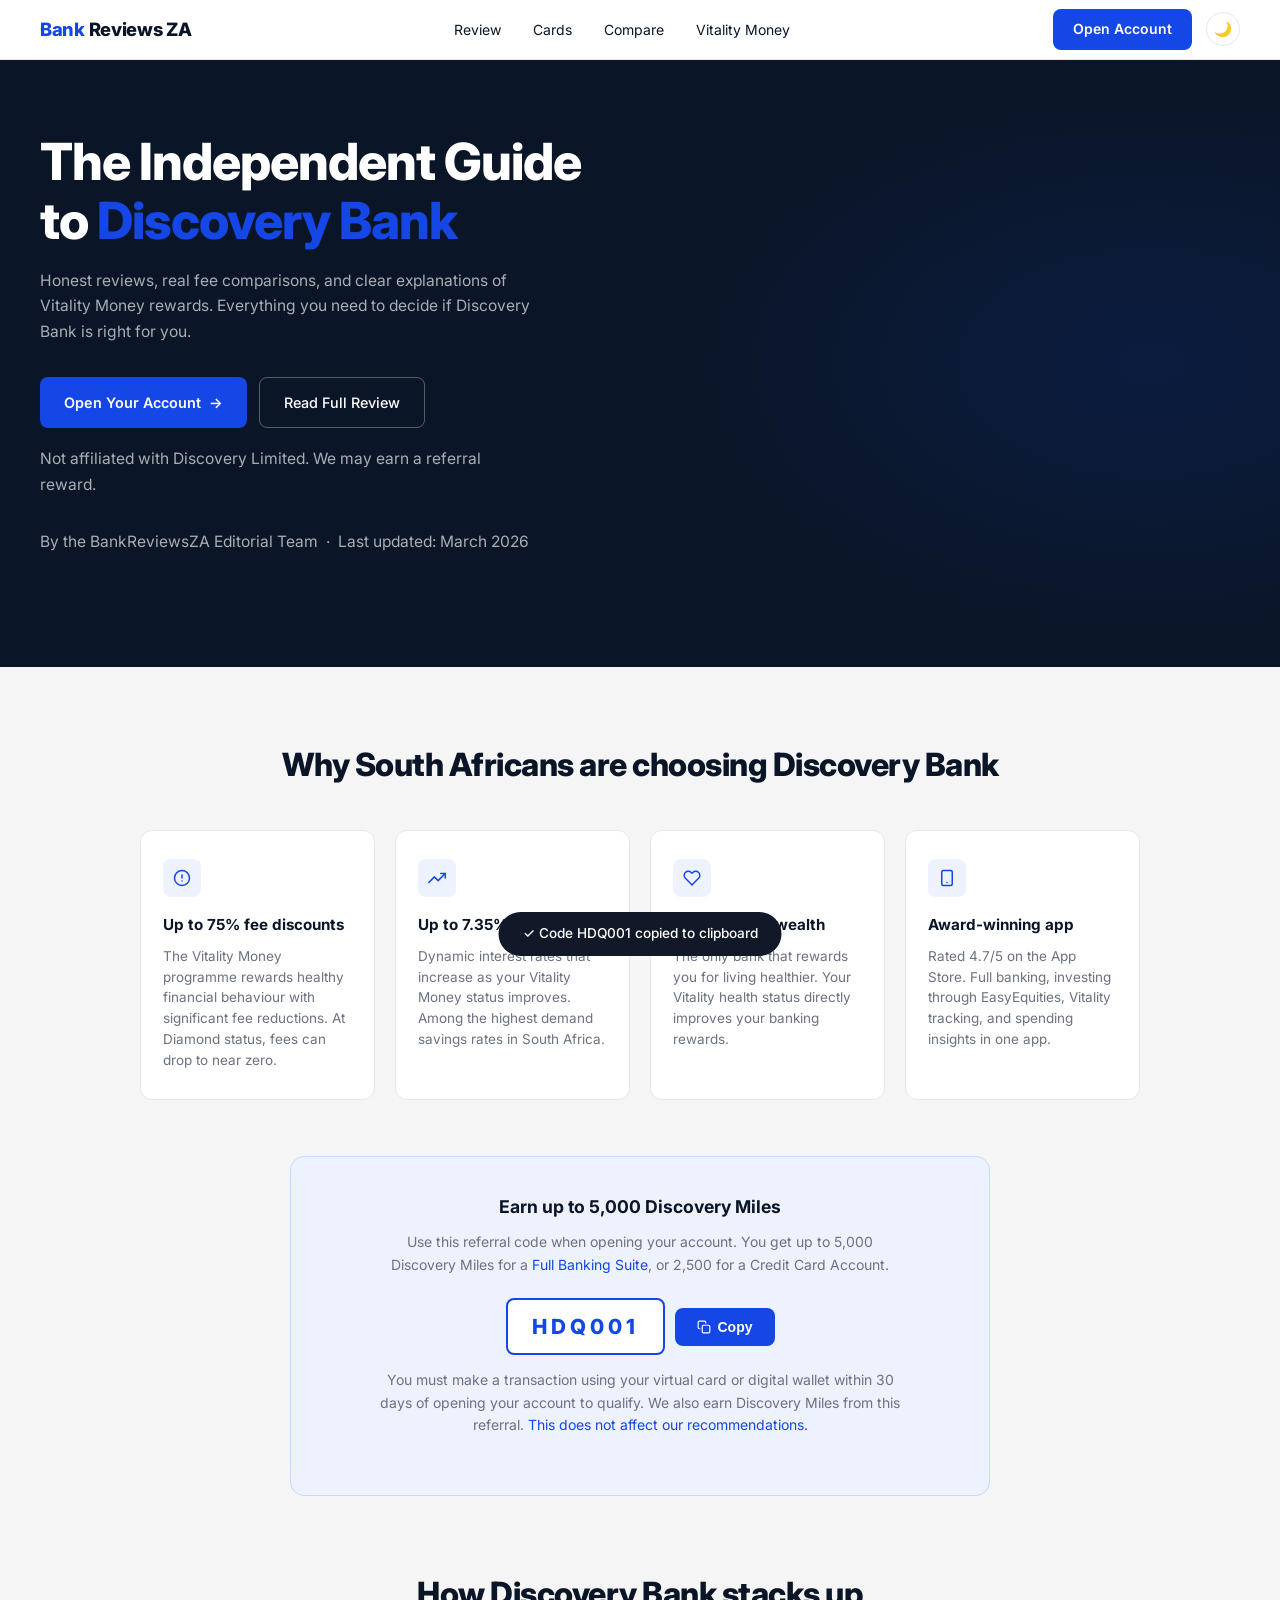
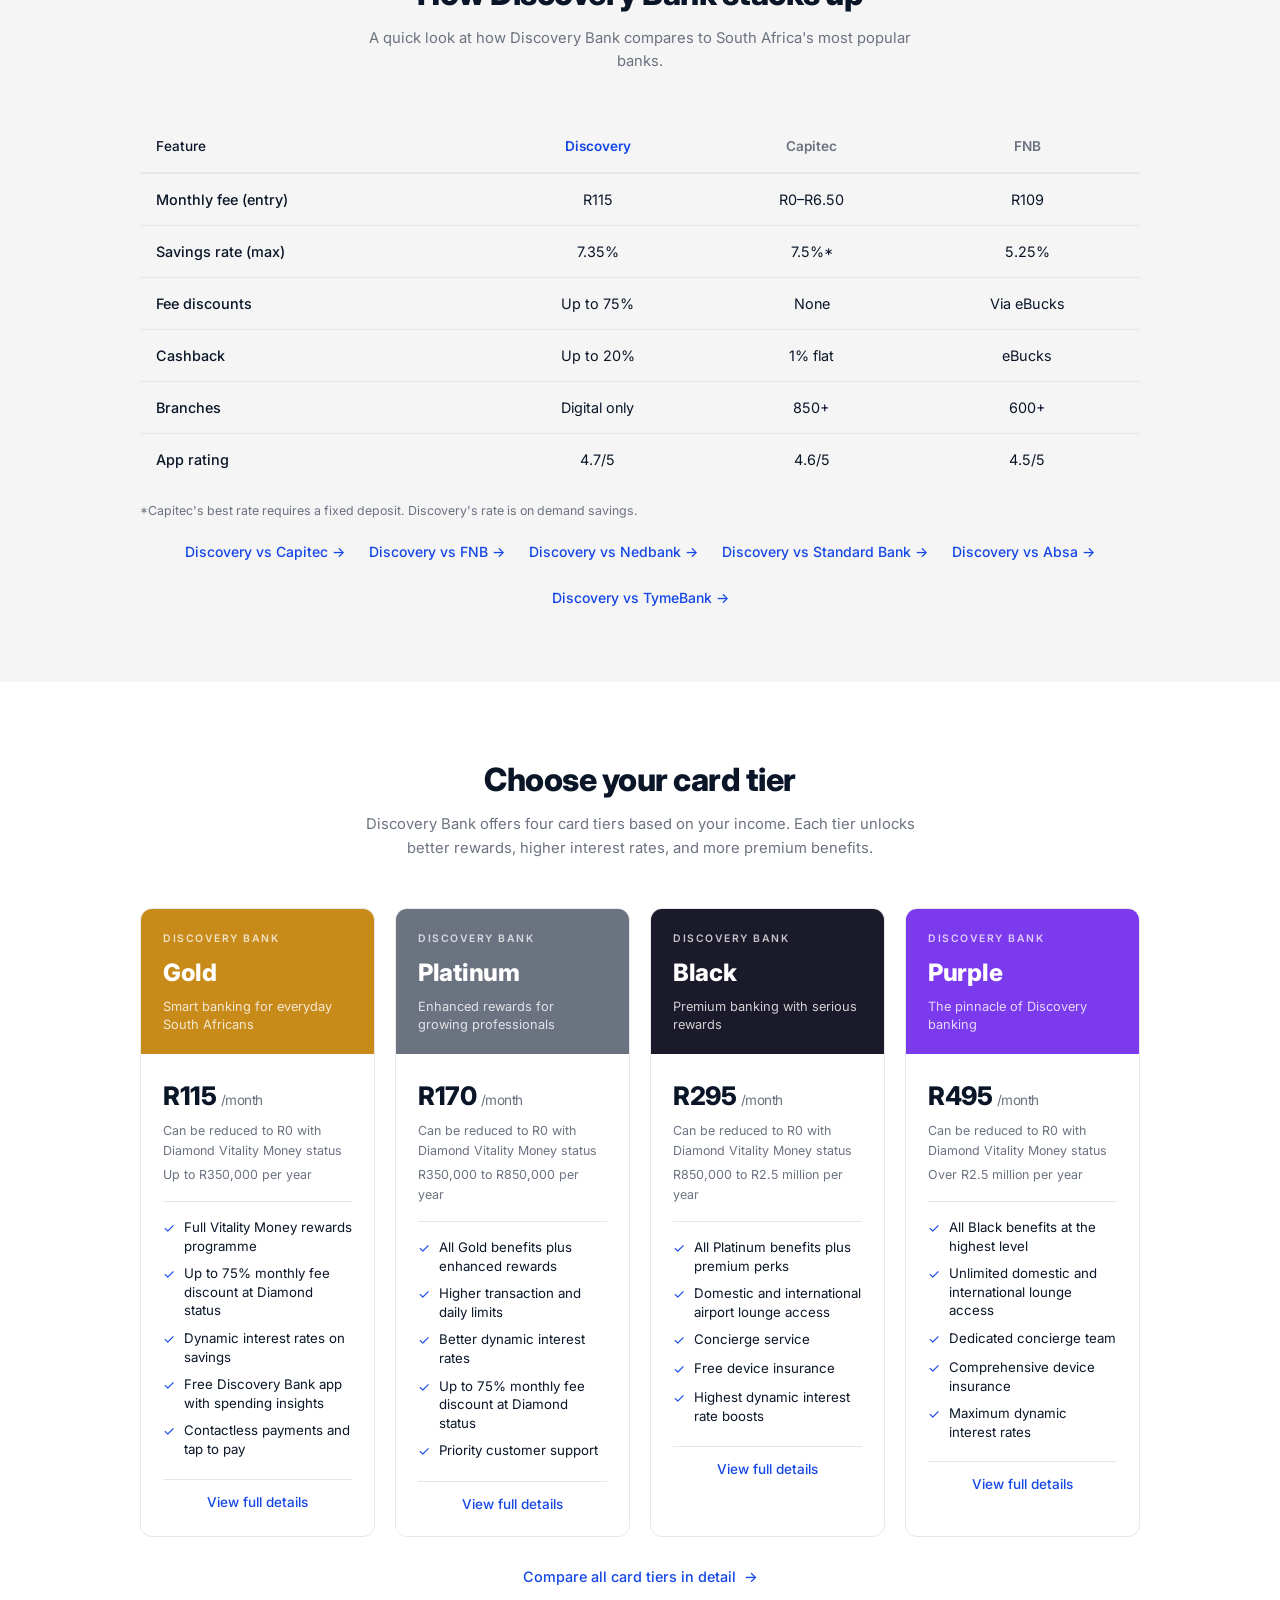
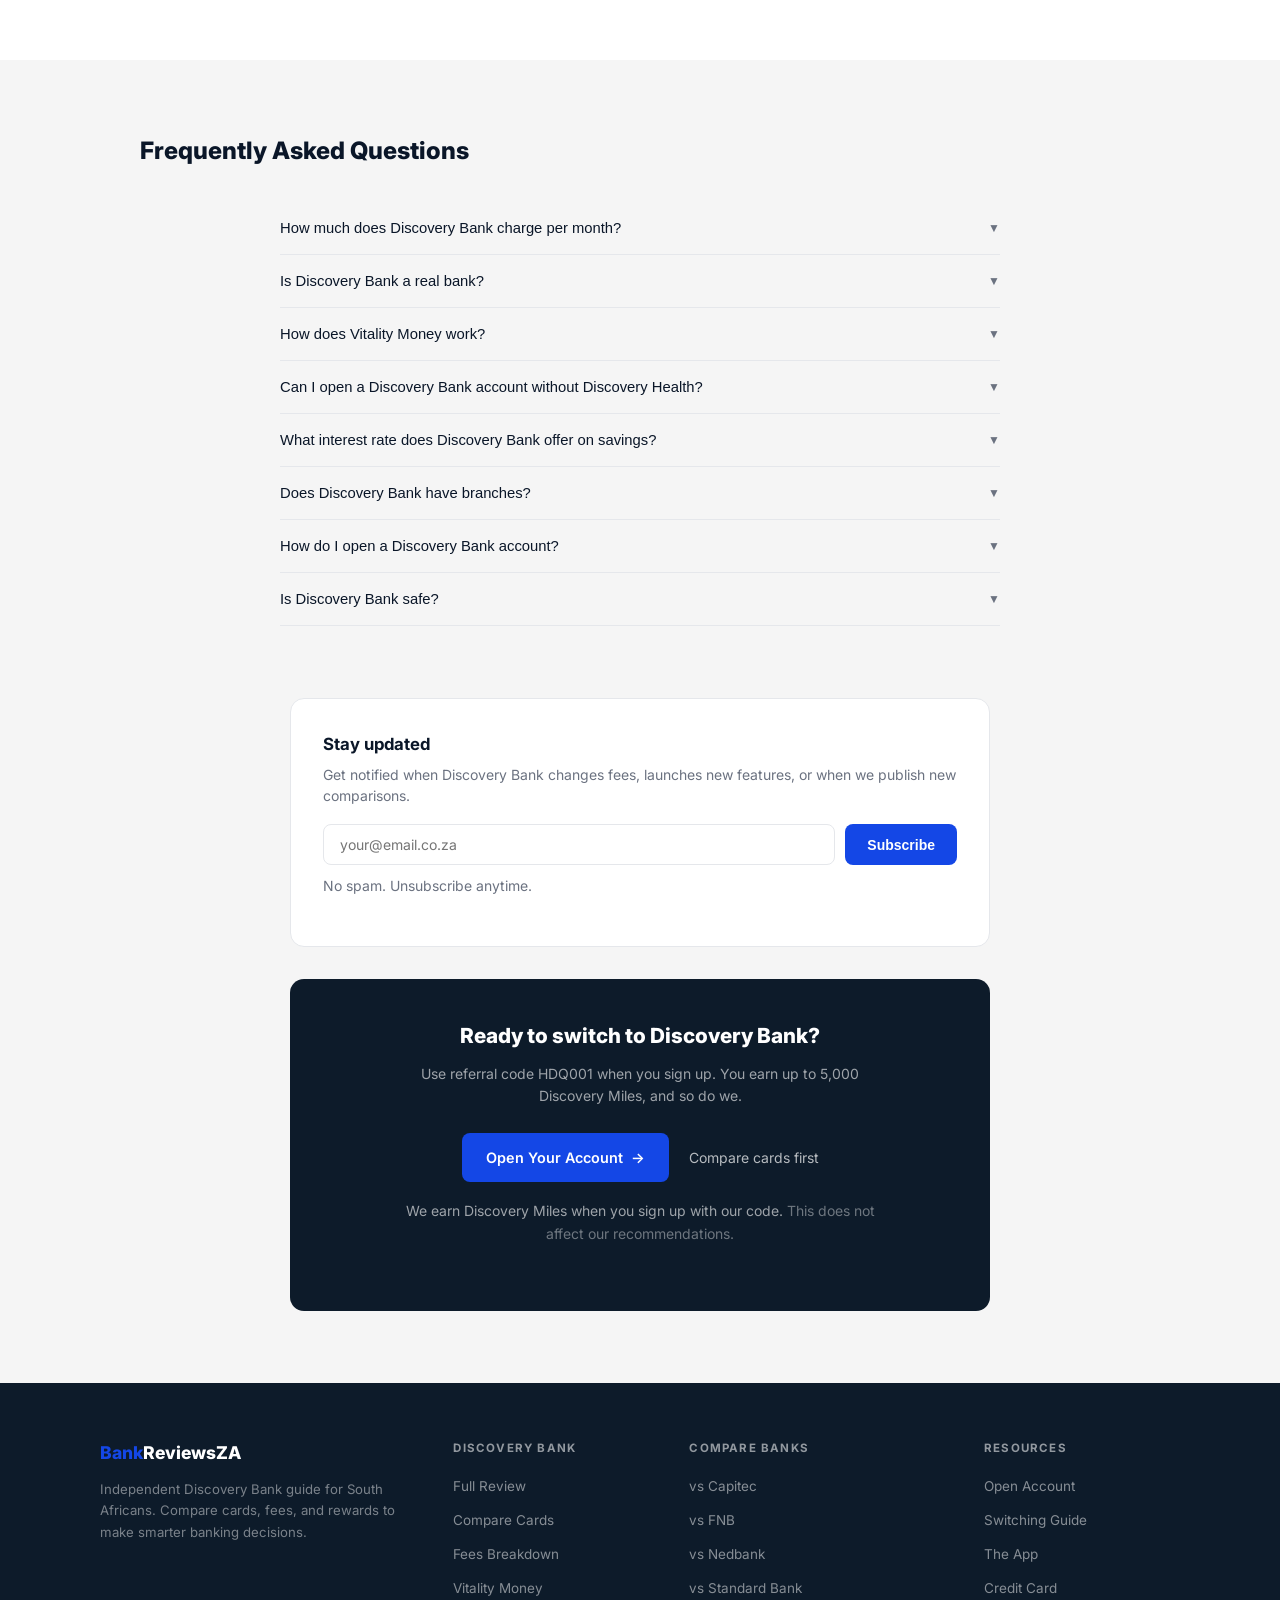
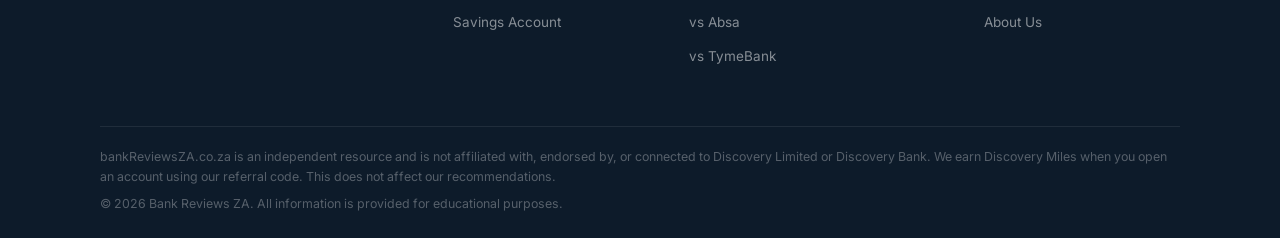
==== index.html @ 20ef3561 "Fix all domain references from bankreviewsza.co.za to bankinvestec.co.za Update canonical URLs, OG t" ====
<!DOCTYPE html>
<html lang="en-ZA">
<head>
  <meta charset="UTF-8" />
  <meta name="viewport" content="width=device-width, initial-scale=1.0" />
  <title>Discovery Bank Review South Africa 2026 — Independent Guide | BankReviewsZA</title>
  <meta name="description" content="Discovery Bank review South Africa 2026 — independent fee comparison, Vitality Money explained, card tiers (Gold, Platinum, Black, Purple), savings rates up to 7.35%, and our honest verdict. Use referral code HDQ001 for 5,000 Discovery Miles." />
  <link rel="canonical" href="https://www.bankinvestec.co.za/" />

  <!-- Open Graph -->
  <meta property="og:type" content="article" />
  <meta property="og:url" content="https://www.bankinvestec.co.za/" />
  <meta property="og:title" content="Discovery Bank Review South Africa 2026 — Independent Guide" />
  <meta property="og:description" content="Independent fee comparison, Vitality Money explained, card tiers, savings rates up to 7.35%, and our honest verdict on Discovery Bank. Use referral code HDQ001 for 5,000 Discovery Miles." />
  <meta property="og:site_name" content="BankReviewsZA" />
  <meta property="og:locale" content="en_ZA" />

  <!-- Twitter Card -->
  <meta name="twitter:card" content="summary_large_image" />
  <meta name="twitter:title" content="Discovery Bank Review South Africa 2026 — Independent Guide" />
  <meta name="twitter:description" content="Independent fee comparison, Vitality Money explained, card tiers, savings rates up to 7.35%, and our honest verdict on Discovery Bank." />

  <!-- Structured Data -->
  <script type="application/ld+json">
  {
    "@context": "https://schema.org",
    "@graph": [
      {
        "@type": "WebSite",
        "@id": "https://www.bankinvestec.co.za/#website",
        "url": "https://www.bankinvestec.co.za/",
        "name": "BankReviewsZA",
        "description": "Independent South African bank reviews and comparisons",
        "inLanguage": "en-ZA"
      },
      {
        "@type": "Article",
        "@id": "https://www.bankinvestec.co.za/#article",
        "headline": "Discovery Bank Review South Africa 2026",
        "description": "Independent fee comparison, Vitality Money explained, card tiers, savings rates, and our honest verdict on Discovery Bank.",
        "url": "https://www.bankinvestec.co.za/",
        "datePublished": "2025-01-01",
        "dateModified": "2026-03-06",
        "author": {
          "@type": "Organization",
          "name": "BankReviewsZA Editorial Team",
          "url": "https://www.bankinvestec.co.za/"
        },
        "publisher": {
          "@type": "Organization",
          "name": "BankReviewsZA",
          "url": "https://www.bankinvestec.co.za/"
        },
        "isPartOf": { "@id": "https://www.bankinvestec.co.za/#website" },
        "inLanguage": "en-ZA",
        "about": {
          "@type": "FinancialProduct",
          "name": "Discovery Bank",
          "url": "https://www.discovery.co.za/bank/join-discovery-bank/"
        }
      },
      {
        "@type": "BreadcrumbList",
        "itemListElement": [
          {
            "@type": "ListItem",
            "position": 1,
            "name": "Home",
            "item": "https://www.bankinvestec.co.za/"
          }
        ]
      },
      {
        "@type": "FAQPage",
        "mainEntity": [
          {
            "@type": "Question",
            "name": "How much does Discovery Bank charge per month?",
            "acceptedAnswer": {
              "@type": "Answer",
              "text": "Discovery Bank monthly fees range from R115 (Gold) to R495 (Purple) for bundled accounts. With Diamond Vitality Money status, all monthly fees can be reduced to R0. There are also pay-as-you-transact options available from R35/month."
            }
          },
          {
            "@type": "Question",
            "name": "Is Discovery Bank a real bank?",
            "acceptedAnswer": {
              "@type": "Answer",
              "text": "Yes. Discovery Bank is a fully registered South African bank, licensed and regulated by the Prudential Authority and the South African Reserve Bank. Your deposits are also protected by the Corporation for Deposit Insurance (CODI) up to R100,000."
            }
          },
          {
            "@type": "Question",
            "name": "How does Vitality Money work?",
            "acceptedAnswer": {
              "@type": "Answer",
              "text": "Vitality Money assesses five key financial behaviours: spend, save, protect, plan, and manage. Your status (Blue, Bronze, Silver, Gold, Diamond) determines your fee discounts (up to 75%) and interest rate improvements. The higher your status, the greater your rewards — and Diamond status can bring your monthly fees down to R0."
            }
          },
          {
            "@type": "Question",
            "name": "Can I open a Discovery Bank account without Discovery Health?",
            "acceptedAnswer": {
              "@type": "Answer",
              "text": "Yes, Discovery Health membership is not required to open a Discovery Bank account. You'll still get full access to the Vitality Money programme and its rewards. However, combining Discovery Health with Discovery Bank does boost your overall Vitality rewards further."
            }
          },
          {
            "@type": "Question",
            "name": "What interest rate does Discovery Bank offer on savings?",
            "acceptedAnswer": {
              "@type": "Answer",
              "text": "Discovery Bank offers up to 7.35% per annum on demand savings accounts — meaning your money remains accessible at all times, unlike fixed deposits. Your rate increases as your Vitality Money status improves. This is among the highest on-demand savings rates available from any South African bank."
            }
          },
          {
            "@type": "Question",
            "name": "Does Discovery Bank have branches?",
            "acceptedAnswer": {
              "@type": "Answer",
              "text": "Discovery Bank is a digital-only bank — there are no physical branches. All banking is managed through the Discovery Bank app or online. This allows Discovery to pass the cost savings back to clients through better interest rates and lower fees."
            }
          },
          {
            "@type": "Question",
            "name": "How do I open a Discovery Bank account?",
            "acceptedAnswer": {
              "@type": "Answer",
              "text": "Download the Discovery Bank app from the App Store or Google Play, or apply at discovery.co.za/bank. The application takes about 10 minutes — you'll need your South African ID and a selfie. When prompted, enter referral code HDQ001 to earn 5,000 Discovery Miles once you complete your first qualifying transaction."
            }
          },
          {
            "@type": "Question",
            "name": "Is Discovery Bank safe?",
            "acceptedAnswer": {
              "@type": "Answer",
              "text": "Yes. Discovery Bank uses bank-grade 256-bit encryption, biometric login, real-time fraud alerts, and instant card freeze via the app. It is fully regulated by the South African Reserve Bank and Prudential Authority, and deposits are covered by CODI up to R100,000."
            }
          }
        ]
      }
    ]
  }
  </script>

  <link rel="preconnect" href="https://fonts.googleapis.com" />
  <link rel="preconnect" href="https://fonts.gstatic.com" crossorigin />
  <link href="https://fonts.googleapis.com/css2?family=Inter:wght@300;400;500;600;700;800;900&display=swap" rel="stylesheet" />
  <style>
    *, *::before, *::after { box-sizing: border-box; margin: 0; padding: 0; }

    :root {
      --accent:       #1447E6;
      --accent-dark:  #0F36B8;
      --accent-light: #EEF2FF;
      --accent-border:#BFDBFE;
      --hero-bg:      #0A1628;
      --dark-bg:      #0D1B2A;
      --page-bg:      #F5F5F5;
      --white:        #FFFFFF;
      --text:         #0A1628;
      --text-muted:   #6B7280;
      --text-light:   #9CA3AF;
      --border:       #E5E7EB;
      --gold:         #C88B1A;
      --gold-bg:      #C88B1A;
      --plat-bg:      #6B7280;
      --black-bg:     #1A1A2A;
      --purple-bg:    #7C3AED;
    }

    html { scroll-behavior: smooth; }

    body {
      font-family: 'Inter', sans-serif;
      background: var(--white);
      color: var(--text);
      line-height: 1.6;
      font-size: 15px;
    }

    /* ── NAV ─────────────────────────────────────────────── */
    nav {
      position: sticky;
      top: 0;
      z-index: 100;
      background: var(--white);
      border-bottom: 1px solid var(--border);
      height: 60px;
      display: flex;
      align-items: center;
      justify-content: space-between;
      padding: 0 40px;
    }

    .nav-logo {
      font-size: 1.15rem;
      font-weight: 800;
      text-decoration: none;
      letter-spacing: -0.3px;
    }

    .nav-logo .logo-accent { color: var(--accent); }
    .nav-logo .logo-dark   { color: var(--text); }

    .nav-center {
      display: flex;
      align-items: center;
      gap: 32px;
      list-style: none;
    }

    .nav-center a {
      font-size: 0.875rem;
      color: var(--text);
      text-decoration: none;
      font-weight: 400;
    }

    .nav-center a:hover { color: var(--accent); }

    .nav-right {
      display: flex;
      align-items: center;
      gap: 14px;
    }

    .btn-nav {
      background: var(--accent);
      color: var(--white);
      text-decoration: none;
      padding: 9px 20px;
      border-radius: 8px;
      font-size: 0.875rem;
      font-weight: 600;
      transition: background 0.15s;
    }

    .btn-nav:hover { background: var(--accent-dark); }

    .dark-toggle {
      background: none;
      border: 1px solid var(--border);
      border-radius: 50%;
      width: 34px;
      height: 34px;
      cursor: pointer;
      display: flex;
      align-items: center;
      justify-content: center;
      font-size: 0.9rem;
      color: var(--text-muted);
    }

    /* ── HAMBURGER ──────────────────────────────────────── */
    .nav-hamburger {
      display: none;
      background: none;
      border: none;
      cursor: pointer;
      padding: 4px 0;
      flex-direction: column;
      gap: 5px;
      align-items: center;
    }

    .nav-hamburger span {
      display: block;
      width: 22px;
      height: 2px;
      background: var(--text);
      border-radius: 2px;
      transition: transform 0.2s, opacity 0.2s;
    }

    /* ── MOBILE NAV OVERLAY ──────────────────────────────── */
    .mobile-nav {
      display: none;
      position: fixed;
      top: 60px;
      left: 0; right: 0; bottom: 0;
      background: var(--white);
      z-index: 98;
      overflow-y: auto;
      border-top: 1px solid var(--border);
    }

    .mobile-nav.open { display: block; }

    .mobile-nav-list { list-style: none; padding: 0; }

    .mobile-nav-item { border-bottom: 1px solid var(--border); }

    .mobile-nav-link {
      display: block;
      padding: 16px 24px;
      font-size: 1rem;
      font-weight: 500;
      color: var(--text);
      text-decoration: none;
    }

    .mobile-nav-toggle {
      width: 100%;
      background: none;
      border: none;
      padding: 16px 24px;
      font-size: 1rem;
      font-weight: 500;
      color: var(--text);
      text-align: left;
      cursor: pointer;
      display: flex;
      justify-content: space-between;
      align-items: center;
      font-family: inherit;
    }

    .mobile-nav-sub {
      list-style: none;
      background: var(--page-bg);
      padding: 4px 0 12px;
    }

    .mobile-nav-sub li a {
      display: block;
      padding: 10px 24px 10px 40px;
      font-size: 0.9rem;
      color: var(--text-muted);
      text-decoration: none;
    }

    .mobile-nav-sub li a:hover { color: var(--accent); }

    .mobile-nav-cta-wrap { padding: 20px 24px 0; }

    .mobile-nav-cta {
      display: block;
      background: var(--accent);
      color: var(--white);
      text-decoration: none;
      padding: 14px 24px;
      border-radius: 8px;
      font-size: 0.95rem;
      font-weight: 600;
      text-align: center;
    }

    /* ── DESKTOP COMPARE DROPDOWN ────────────────────────── */
    .has-dropdown { position: relative; }

    .nav-dropdown {
      display: none;
      position: absolute;
      top: 100%;
      left: 50%;
      transform: translateX(-50%);
      background: var(--white);
      border: 1px solid var(--border);
      border-radius: 10px;
      box-shadow: 0 8px 32px rgba(0,0,0,0.10);
      min-width: 180px;
      list-style: none;
      padding: 16px 0 8px;
      z-index: 200;
    }

    /* Bridge the gap so the dropdown doesn't close when moving mouse down */
    .nav-dropdown::before {
      content: '';
      position: absolute;
      top: -12px;
      left: 0; right: 0;
      height: 12px;
    }

    .has-dropdown:hover .nav-dropdown { display: block; }

    .nav-dropdown li a {
      display: block;
      padding: 10px 18px;
      font-size: 0.875rem;
      color: var(--text);
      text-decoration: none;
      font-weight: 400;
      white-space: nowrap;
    }

    .nav-dropdown li a:hover {
      background: var(--accent-light);
      color: var(--accent);
    }

    @media (max-width: 768px) {
      .nav-center { display: none; }
      nav { padding: 0 20px; }
      .nav-hamburger { display: flex; }
      .nav-right .btn-nav,
      .nav-right .dark-toggle { display: none; }
    }

    /* ── HERO ────────────────────────────────────────────── */
    .hero {
      background: var(--hero-bg);
      min-height: 420px;
      display: flex;
      align-items: center;
      padding: 72px 40px 80px;
      position: relative;
      overflow: hidden;
    }

    .hero::after {
      content: '';
      position: absolute;
      right: 0; top: 0; bottom: 0;
      width: 50%;
      background: radial-gradient(ellipse at 80% 50%, rgba(20,71,230,0.12) 0%, transparent 65%);
      pointer-events: none;
    }

    .hero-inner { max-width: 620px; position: relative; z-index: 1; }

    .hero h1 {
      font-size: clamp(2.2rem, 5vw, 3.2rem);
      font-weight: 800;
      color: var(--white);
      line-height: 1.15;
      letter-spacing: -1px;
      margin-bottom: 18px;
    }

    .hero h1 .h1-accent { color: var(--accent); }

    .hero p {
      color: rgba(255,255,255,0.65);
      font-size: 0.975rem;
      line-height: 1.65;
      max-width: 500px;
      margin-bottom: 32px;
    }

    .hero-btns {
      display: flex;
      gap: 12px;
      flex-wrap: wrap;
      margin-bottom: 18px;
    }

    .btn-primary {
      background: var(--accent);
      color: var(--white);
      text-decoration: none;
      padding: 13px 24px;
      border-radius: 8px;
      font-size: 0.9rem;
      font-weight: 600;
      transition: background 0.15s;
      display: inline-flex;
      align-items: center;
      gap: 6px;
    }

    .btn-primary:hover { background: var(--accent-dark); }

    .btn-secondary {
      background: transparent;
      color: var(--white);
      text-decoration: none;
      padding: 13px 24px;
      border-radius: 8px;
      font-size: 0.9rem;
      font-weight: 500;
      border: 1.5px solid rgba(255,255,255,0.3);
      transition: border-color 0.15s;
    }

    .btn-secondary:hover { border-color: rgba(255,255,255,0.6); }

    .hero-disclaimer {
      font-size: 0.75rem;
      color: rgba(255,255,255,0.38);
    }
    .hero-meta {
      font-size: 0.72rem;
      color: rgba(255,255,255,0.30);
      margin-top: 6px;
    }

    /* ── SECTIONS ────────────────────────────────────────── */
    .section-gray { background: var(--page-bg); }
    .section-white { background: var(--white); }

    .section-wrap {
      max-width: 1080px;
      margin: 0 auto;
      padding: 72px 40px;
    }

    @media (max-width: 600px) { .section-wrap { padding: 48px 20px; } }

    /* ── MOBILE IMPROVEMENTS ─────────────────────────────── */
    @media (max-width: 600px) {
      .hero { padding: 48px 20px 60px; }
      .referral-code-row { flex-direction: column; align-items: stretch; }
      .referral-code-row .btn-copy { justify-content: center; }
      .email-row { flex-direction: column; }
      .stay-updated-wrap { padding: 24px 20px; }
      .bottom-cta-wrap { padding: 28px 20px; }
      .referral-wrap { padding: 28px 20px; }
      .compare-links { flex-direction: column; align-items: center; gap: 12px; }
      .tiers-grid { grid-template-columns: 1fr; }
    }

    .section-heading {
      text-align: center;
      font-size: clamp(1.5rem, 3.5vw, 2rem);
      font-weight: 800;
      letter-spacing: -0.5px;
      margin-bottom: 8px;
    }

    .section-sub {
      text-align: center;
      color: var(--text-muted);
      font-size: 0.925rem;
      max-width: 580px;
      margin: 0 auto 48px;
    }

    /* ── WHY CARDS ───────────────────────────────────────── */
    .why-grid {
      display: grid;
      grid-template-columns: repeat(auto-fit, minmax(220px, 1fr));
      gap: 20px;
    }

    .why-card {
      background: var(--white);
      border: 1px solid var(--border);
      border-radius: 12px;
      padding: 28px 22px;
    }

    .why-icon {
      width: 38px;
      height: 38px;
      background: var(--accent-light);
      border-radius: 8px;
      display: flex;
      align-items: center;
      justify-content: center;
      margin-bottom: 16px;
      color: var(--accent);
      font-size: 1rem;
    }

    .why-card h3 {
      font-size: 0.95rem;
      font-weight: 700;
      margin-bottom: 8px;
    }

    .why-card p {
      font-size: 0.845rem;
      color: var(--text-muted);
      line-height: 1.55;
    }

    /* ── REFERRAL BOX ────────────────────────────────────── */
    .referral-wrap {
      max-width: 700px;
      margin: 0 auto;
      background: var(--accent-light);
      border: 1px solid var(--accent-border);
      border-radius: 14px;
      padding: 36px 32px;
      text-align: center;
    }

    .referral-wrap h3 {
      font-size: 1.1rem;
      font-weight: 700;
      margin-bottom: 10px;
    }

    .referral-wrap p {
      font-size: 0.875rem;
      color: var(--text-muted);
      max-width: 520px;
      margin: 0 auto 22px;
      line-height: 1.6;
    }

    .referral-wrap p a { color: var(--accent); text-decoration: none; }

    .referral-code-row {
      display: flex;
      align-items: center;
      justify-content: center;
      gap: 10px;
      margin-bottom: 14px;
    }

    .code-box {
      font-size: 1.3rem;
      font-weight: 800;
      letter-spacing: 4px;
      color: var(--accent);
      border: 2px solid var(--accent);
      border-radius: 8px;
      padding: 10px 24px;
      background: var(--white);
      min-width: 140px;
      text-align: center;
    }

    .btn-copy {
      background: var(--accent);
      color: var(--white);
      border: none;
      padding: 11px 22px;
      border-radius: 8px;
      font-size: 0.875rem;
      font-weight: 600;
      cursor: pointer;
      display: inline-flex;
      align-items: center;
      gap: 7px;
      transition: background 0.15s;
    }

    .btn-copy:hover { background: var(--accent-dark); }

    .referral-fine {
      font-size: 0.775rem;
      color: var(--text-muted);
      line-height: 1.5;
    }

    .referral-fine a { color: var(--accent); text-decoration: none; }

    /* ── COMPARE TABLE ───────────────────────────────────── */
    .compare-table-wrap { overflow-x: auto; }

    table.cmp {
      width: 100%;
      border-collapse: collapse;
      font-size: 0.9rem;
    }

    table.cmp th, table.cmp td {
      padding: 14px 16px;
      text-align: center;
      border-bottom: 1px solid var(--border);
    }

    table.cmp th:first-child,
    table.cmp td:first-child {
      text-align: left;
      font-weight: 500;
      color: var(--text);
    }

    table.cmp thead th {
      font-size: 0.85rem;
      font-weight: 600;
      color: var(--text-muted);
      border-bottom: 2px solid var(--border);
      background: transparent;
    }

    table.cmp thead th.col-accent { color: var(--accent); }

    table.cmp tbody tr:last-child td { border-bottom: none; }

    .compare-footnote {
      font-size: 0.775rem;
      color: var(--text-muted);
      margin-top: 16px;
    }

    .compare-links {
      margin-top: 20px;
      display: flex;
      gap: 24px;
      justify-content: center;
      flex-wrap: wrap;
    }

    .compare-links a {
      color: var(--accent);
      font-size: 0.875rem;
      text-decoration: none;
      font-weight: 500;
    }

    .compare-links a:hover { text-decoration: underline; }

    /* ── CARD TIERS ──────────────────────────────────────── */
    .tiers-grid {
      display: grid;
      grid-template-columns: repeat(auto-fit, minmax(220px, 1fr));
      gap: 20px;
      margin-bottom: 28px;
    }

    .tier-card {
      border: 1px solid var(--border);
      border-radius: 12px;
      overflow: hidden;
    }

    .tier-header {
      padding: 22px 22px 20px;
      color: var(--white);
    }

    .tier-header.gold   { background: #C88B1A; }
    .tier-header.plat   { background: #6B7280; }
    .tier-header.black  { background: #1A1A2A; }
    .tier-header.purple { background: #7C3AED; }

    .tier-label {
      font-size: 0.65rem;
      font-weight: 600;
      letter-spacing: 1.5px;
      text-transform: uppercase;
      opacity: 0.75;
      margin-bottom: 6px;
    }

    .tier-name {
      font-size: 1.5rem;
      font-weight: 800;
      margin-bottom: 6px;
      letter-spacing: -0.3px;
    }

    .tier-tagline {
      font-size: 0.8rem;
      opacity: 0.8;
      line-height: 1.4;
    }

    .tier-body {
      padding: 22px 22px 20px;
      background: var(--white);
    }

    .tier-price {
      font-size: 1.6rem;
      font-weight: 800;
      letter-spacing: -0.5px;
      margin-bottom: 4px;
    }

    .tier-price span {
      font-size: 0.85rem;
      font-weight: 400;
      color: var(--text-muted);
    }

    .tier-reduce {
      font-size: 0.78rem;
      color: var(--text-muted);
      margin-bottom: 4px;
    }

    .tier-income {
      font-size: 0.78rem;
      color: var(--text-muted);
      margin-bottom: 16px;
      padding-bottom: 16px;
      border-bottom: 1px solid var(--border);
    }

    .tier-features { list-style: none; margin-bottom: 20px; }

    .tier-features li {
      display: flex;
      align-items: flex-start;
      gap: 9px;
      font-size: 0.83rem;
      margin-bottom: 9px;
      line-height: 1.4;
    }

    .tier-features li .chk {
      color: var(--accent);
      font-size: 0.85rem;
      flex-shrink: 0;
      margin-top: 1px;
    }

    .tier-link {
      display: block;
      color: var(--accent);
      font-size: 0.845rem;
      font-weight: 500;
      text-decoration: none;
      text-align: center;
      padding-top: 12px;
      border-top: 1px solid var(--border);
    }

    .tier-link:hover { text-decoration: underline; }

    .compare-all-link {
      display: block;
      text-align: center;
      color: var(--accent);
      font-size: 0.9rem;
      font-weight: 500;
      text-decoration: none;
      margin-top: 8px;
    }

    .compare-all-link:hover { text-decoration: underline; }

    /* ── FAQ ─────────────────────────────────────────────── */
    .faq-list { max-width: 720px; margin: 0 auto; }

    .faq-item {
      border-bottom: 1px solid var(--border);
    }

    .faq-question {
      width: 100%;
      background: none;
      border: none;
      padding: 18px 0;
      text-align: left;
      display: flex;
      justify-content: space-between;
      align-items: center;
      cursor: pointer;
      font-size: 0.925rem;
      font-weight: 500;
      color: var(--text);
      gap: 16px;
    }

    .faq-question:hover { color: var(--accent); }

    .faq-chevron {
      font-size: 0.75rem;
      color: var(--text-muted);
      transition: transform 0.2s;
      flex-shrink: 0;
    }

    .faq-item.open .faq-chevron { transform: rotate(180deg); }

    .faq-answer {
      font-size: 0.875rem;
      color: var(--text-muted);
      line-height: 1.65;
      max-height: 0;
      overflow: hidden;
      transition: max-height 0.3s ease, padding 0.3s;
    }

    .faq-item.open .faq-answer {
      max-height: 300px;
      padding-bottom: 18px;
    }

    /* ── STAY UPDATED ────────────────────────────────────── */
    .stay-updated-wrap {
      max-width: 700px;
      margin: 0 auto 32px;
      background: var(--white);
      border: 1px solid var(--border);
      border-radius: 14px;
      padding: 32px 32px;
    }

    .stay-updated-wrap h3 {
      font-size: 1.05rem;
      font-weight: 700;
      margin-bottom: 6px;
    }

    .stay-updated-wrap p {
      font-size: 0.875rem;
      color: var(--text-muted);
      margin-bottom: 18px;
      line-height: 1.5;
    }

    .email-row {
      display: flex;
      gap: 10px;
      margin-bottom: 10px;
    }

    .email-input {
      flex: 1;
      padding: 11px 16px;
      border: 1px solid var(--border);
      border-radius: 8px;
      font-size: 0.875rem;
      font-family: inherit;
      outline: none;
      color: var(--text);
    }

    .email-input:focus { border-color: var(--accent); }

    .btn-subscribe {
      background: var(--accent);
      color: var(--white);
      border: none;
      padding: 11px 22px;
      border-radius: 8px;
      font-size: 0.875rem;
      font-weight: 600;
      cursor: pointer;
      white-space: nowrap;
      transition: background 0.15s;
    }

    .btn-subscribe:hover { background: var(--accent-dark); }

    .no-spam {
      font-size: 0.775rem;
      color: var(--text-light);
    }

    /* ── BOTTOM CTA ──────────────────────────────────────── */
    .bottom-cta-wrap {
      max-width: 700px;
      margin: 0 auto;
      background: var(--dark-bg);
      border-radius: 14px;
      padding: 40px 36px;
      text-align: center;
    }

    .bottom-cta-wrap h2 {
      font-size: 1.3rem;
      font-weight: 800;
      color: var(--white);
      margin-bottom: 10px;
    }

    .bottom-cta-wrap p {
      font-size: 0.875rem;
      color: rgba(255,255,255,0.6);
      max-width: 480px;
      margin: 0 auto 26px;
      line-height: 1.6;
    }

    .bottom-cta-btns {
      display: flex;
      align-items: center;
      justify-content: center;
      gap: 20px;
      flex-wrap: wrap;
      margin-bottom: 18px;
    }

    .bottom-cta-link {
      color: rgba(255,255,255,0.7);
      font-size: 0.875rem;
      text-decoration: none;
    }

    .bottom-cta-link:hover { color: var(--white); }

    .bottom-disclaimer {
      font-size: 0.75rem;
      color: rgba(255,255,255,0.3);
    }

    .bottom-disclaimer a { color: rgba(255,255,255,0.4); text-decoration: none; }

    /* ── FOOTER ──────────────────────────────────────────── */
    footer {
      background: var(--dark-bg);
      padding: 56px 40px 0;
    }

    .footer-inner {
      max-width: 1080px;
      margin: 0 auto;
      display: grid;
      grid-template-columns: 1.6fr 1fr 1.3fr 1fr;
      gap: 40px;
      padding-bottom: 48px;
    }

    @media (max-width: 768px) {
      .footer-inner { grid-template-columns: 1fr 1fr; }
    }

    @media (max-width: 480px) {
      .footer-inner { grid-template-columns: 1fr; }
      footer { padding: 40px 20px 0; }
    }

    .footer-brand .footer-logo {
      font-size: 1.1rem;
      font-weight: 800;
      text-decoration: none;
      margin-bottom: 12px;
      display: block;
    }

    .footer-brand .footer-logo .logo-accent { color: var(--accent); }
    .footer-brand .footer-logo .logo-dark   { color: var(--white); }

    .footer-brand p {
      font-size: 0.825rem;
      color: rgba(255,255,255,0.45);
      line-height: 1.6;
    }

    .footer-col h4 {
      font-size: 0.72rem;
      font-weight: 700;
      letter-spacing: 1.2px;
      text-transform: uppercase;
      color: rgba(255,255,255,0.55);
      margin-bottom: 16px;
    }

    .footer-col ul { list-style: none; }

    .footer-col ul li { margin-bottom: 10px; }

    .footer-col ul li a {
      font-size: 0.845rem;
      color: rgba(255,255,255,0.5);
      text-decoration: none;
      transition: color 0.15s;
    }

    .footer-col ul li a:hover { color: var(--white); }

    .footer-bottom {
      max-width: 1080px;
      margin: 0 auto;
      border-top: 1px solid rgba(255,255,255,0.08);
      padding: 20px 0 24px;
    }

    .footer-bottom p {
      font-size: 0.775rem;
      color: rgba(255,255,255,0.3);
      line-height: 1.65;
    }

    .footer-bottom p + p { margin-top: 6px; }

    /* ── TOAST ───────────────────────────────────────────── */
    .toast {
      position: fixed;
      bottom: 24px;
      left: 50%;
      transform: translateX(-50%) translateY(80px);
      background: #111827;
      color: #fff;
      padding: 11px 24px;
      border-radius: 50px;
      font-size: 0.85rem;
      font-weight: 500;
      z-index: 999;
      transition: transform 0.28s ease;
      white-space: nowrap;
      pointer-events: none;
    }

    .toast.show { transform: translateX(-50%) translateY(0); }
  </style>
</head>
<body>

  <!-- ── NAVBAR ─────────────────────────────────────────── -->
  <nav>
    <a class="nav-logo" href="index.html">
      <span class="logo-accent">Bank</span><span class="logo-dark"> Reviews ZA</span>
    </a>
    <ul class="nav-center">
      <li><a href="#review">Review</a></li>
      <li><a href="#tiers">Cards</a></li>
      <li class="has-dropdown">
        <a href="#compare">Compare</a>
        <ul class="nav-dropdown">
          <li><a href="vs-capitec.html">vs Capitec</a></li>
          <li><a href="vs-fnb.html">vs FNB</a></li>
          <li><a href="vs-nedbank.html">vs Nedbank</a></li>
          <li><a href="vs-standard-bank.html">vs Standard Bank</a></li>
          <li><a href="vs-absa.html">vs Absa</a></li>
          <li><a href="vs-tymebank.html">vs TymeBank</a></li>
        </ul>
      </li>
      <li><a href="#vitality">Vitality Money</a></li>
    </ul>
    <div class="nav-right">
      <a class="btn-nav" href="https://www.discovery.co.za/bank/join-discovery-bank/">Open Account</a>
      <button class="dark-toggle" title="Toggle dark mode" onclick="toggleDark()">🌙</button>
      <button class="nav-hamburger" onclick="toggleMobileNav()" aria-label="Open menu">
        <span></span><span></span><span></span>
      </button>
    </div>
  </nav>

  <!-- ── MOBILE NAV ─────────────────────────────────────── -->
  <div class="mobile-nav" id="mobileNav">
    <ul class="mobile-nav-list">
      <li class="mobile-nav-item"><a class="mobile-nav-link" href="#review" onclick="closeMobileNav()">Review</a></li>
      <li class="mobile-nav-item"><a class="mobile-nav-link" href="#tiers" onclick="closeMobileNav()">Cards</a></li>
      <li class="mobile-nav-item">
        <button class="mobile-nav-toggle" onclick="toggleMobileSub(this)">Compare <span>▾</span></button>
        <ul class="mobile-nav-sub" style="display:none">
          <li><a href="vs-capitec.html">vs Capitec</a></li>
          <li><a href="vs-fnb.html">vs FNB</a></li>
          <li><a href="vs-nedbank.html">vs Nedbank</a></li>
          <li><a href="vs-standard-bank.html">vs Standard Bank</a></li>
          <li><a href="vs-absa.html">vs Absa</a></li>
          <li><a href="vs-tymebank.html">vs TymeBank</a></li>
        </ul>
      </li>
      <li class="mobile-nav-item"><a class="mobile-nav-link" href="#vitality" onclick="closeMobileNav()">Vitality Money</a></li>
      <li class="mobile-nav-cta-wrap"><a class="mobile-nav-cta" href="https://www.discovery.co.za/bank/join-discovery-bank/">Open Account</a></li>
    </ul>
  </div>

  <!-- ── HERO ──────────────────────────────────────────── -->
  <section class="hero" id="review">
    <div class="hero-inner">
      <h1>The Independent Guide<br/>to <span class="h1-accent">Discovery Bank</span></h1>
      <p>Honest reviews, real fee comparisons, and clear explanations of Vitality Money rewards. Everything you need to decide if Discovery Bank is right for you.</p>
      <div class="hero-btns">
        <a class="btn-primary" href="https://www.discovery.co.za/bank/join-discovery-bank/">Open Your Account &nbsp;→</a>
        <a class="btn-secondary" href="#review">Read Full Review</a>
      </div>
      <p class="hero-disclaimer">Not affiliated with Discovery Limited. We may earn a referral reward.</p>
      <p class="hero-meta">By the BankReviewsZA Editorial Team &nbsp;·&nbsp; Last updated: March 2026</p>
    </div>
  </section>

  <!-- ── WHY SOUTH AFRICANS ─────────────────────────────── -->
  <section class="section-gray">
    <div class="section-wrap">
      <h2 class="section-heading">Why South Africans are choosing Discovery Bank</h2>
      <div style="margin-bottom: 40px;"></div>
      <div class="why-grid">

        <div class="why-card">
          <div class="why-icon">
            <svg width="18" height="18" viewBox="0 0 24 24" fill="none" stroke="currentColor" stroke-width="2" stroke-linecap="round" stroke-linejoin="round"><circle cx="12" cy="12" r="10"/><line x1="12" y1="8" x2="12" y2="12"/><line x1="12" y1="16" x2="12.01" y2="16"/></svg>
          </div>
          <h3>Up to 75% fee discounts</h3>
          <p>The Vitality Money programme rewards healthy financial behaviour with significant fee reductions. At Diamond status, fees can drop to near zero.</p>
        </div>

        <div class="why-card">
          <div class="why-icon">
            <svg width="18" height="18" viewBox="0 0 24 24" fill="none" stroke="currentColor" stroke-width="2" stroke-linecap="round" stroke-linejoin="round"><polyline points="23 6 13.5 15.5 8.5 10.5 1 18"/><polyline points="17 6 23 6 23 12"/></svg>
          </div>
          <h3>Up to 7.35% on savings</h3>
          <p>Dynamic interest rates that increase as your Vitality Money status improves. Among the highest demand savings rates in South Africa.</p>
        </div>

        <div class="why-card">
          <div class="why-icon">
            <svg width="18" height="18" viewBox="0 0 24 24" fill="none" stroke="currentColor" stroke-width="2" stroke-linecap="round" stroke-linejoin="round"><path d="M20.84 4.61a5.5 5.5 0 0 0-7.78 0L12 5.67l-1.06-1.06a5.5 5.5 0 0 0-7.78 7.78l1.06 1.06L12 21.23l7.78-7.78 1.06-1.06a5.5 5.5 0 0 0 0-7.78z"/></svg>
          </div>
          <h3>Health meets wealth</h3>
          <p>The only bank that rewards you for living healthier. Your Vitality health status directly improves your banking rewards.</p>
        </div>

        <div class="why-card">
          <div class="why-icon">
            <svg width="18" height="18" viewBox="0 0 24 24" fill="none" stroke="currentColor" stroke-width="2" stroke-linecap="round" stroke-linejoin="round"><rect x="5" y="2" width="14" height="20" rx="2" ry="2"/><line x1="12" y1="18" x2="12.01" y2="18"/></svg>
          </div>
          <h3>Award-winning app</h3>
          <p>Rated 4.7/5 on the App Store. Full banking, investing through EasyEquities, Vitality tracking, and spending insights in one app.</p>
        </div>

      </div>

      <!-- REFERRAL BOX -->
      <div style="margin-top: 56px;">
        <div class="referral-wrap">
          <h3>Earn up to 5,000 Discovery Miles</h3>
          <p>Use this referral code when opening your account. You get up to 5,000 Discovery Miles for a <a href="#tiers">Full Banking Suite</a>, or 2,500 for a Credit Card Account.</p>
          <div class="referral-code-row">
            <div class="code-box" id="ref-code">HDQ001</div>
            <button class="btn-copy" onclick="copyCode()">
              <svg width="14" height="14" viewBox="0 0 24 24" fill="none" stroke="currentColor" stroke-width="2" stroke-linecap="round" stroke-linejoin="round"><rect x="9" y="9" width="13" height="13" rx="2"/><path d="M5 15H4a2 2 0 01-2-2V4a2 2 0 012-2h9a2 2 0 012 2v1"/></svg>
              Copy
            </button>
          </div>
          <p class="referral-fine">You must make a transaction using your virtual card or digital wallet within 30 days of opening your account to qualify. We also earn Discovery Miles from this referral. <a href="#review">This does not affect our recommendations.</a></p>
        </div>
      </div>

    </div>
  </section>

  <!-- ── COMPARISON TABLE ───────────────────────────────── -->
  <section class="section-gray" id="compare">
    <div class="section-wrap" style="padding-top: 0;">
      <h2 class="section-heading">How Discovery Bank stacks up</h2>
      <p class="section-sub">A quick look at how Discovery Bank compares to South Africa's most popular banks.</p>

      <div class="compare-table-wrap">
        <table class="cmp">
          <thead>
            <tr>
              <th>Feature</th>
              <th class="col-accent">Discovery</th>
              <th>Capitec</th>
              <th>FNB</th>
            </tr>
          </thead>
          <tbody>
            <tr>
              <td>Monthly fee (entry)</td>
              <td>R115</td>
              <td>R0–R6.50</td>
              <td>R109</td>
            </tr>
            <tr>
              <td>Savings rate (max)</td>
              <td>7.35%</td>
              <td>7.5%*</td>
              <td>5.25%</td>
            </tr>
            <tr>
              <td>Fee discounts</td>
              <td>Up to 75%</td>
              <td>None</td>
              <td>Via eBucks</td>
            </tr>
            <tr>
              <td>Cashback</td>
              <td>Up to 20%</td>
              <td>1% flat</td>
              <td>eBucks</td>
            </tr>
            <tr>
              <td>Branches</td>
              <td>Digital only</td>
              <td>850+</td>
              <td>600+</td>
            </tr>
            <tr>
              <td>App rating</td>
              <td>4.7/5</td>
              <td>4.6/5</td>
              <td>4.5/5</td>
            </tr>
          </tbody>
        </table>
        <p class="compare-footnote">*Capitec's best rate requires a fixed deposit. Discovery's rate is on demand savings.</p>
        <div class="compare-links">
          <a href="vs-capitec.html">Discovery vs Capitec →</a>
          <a href="vs-fnb.html">Discovery vs FNB →</a>
          <a href="vs-nedbank.html">Discovery vs Nedbank →</a>
          <a href="vs-standard-bank.html">Discovery vs Standard Bank →</a>
          <a href="vs-absa.html">Discovery vs Absa →</a>
          <a href="vs-tymebank.html">Discovery vs TymeBank →</a>
        </div>
      </div>
    </div>
  </section>

  <!-- ── CARD TIERS ─────────────────────────────────────── -->
  <section class="section-white" id="tiers">
    <div class="section-wrap">
      <h2 class="section-heading">Choose your card tier</h2>
      <p class="section-sub">Discovery Bank offers four card tiers based on your income. Each tier unlocks better rewards, higher interest rates, and more premium benefits.</p>

      <div class="tiers-grid">

        <!-- GOLD -->
        <div class="tier-card">
          <div class="tier-header gold">
            <div class="tier-label">Discovery Bank</div>
            <div class="tier-name">Gold</div>
            <div class="tier-tagline">Smart banking for everyday South Africans</div>
          </div>
          <div class="tier-body">
            <div class="tier-price">R115 <span>/month</span></div>
            <div class="tier-reduce">Can be reduced to R0 with Diamond Vitality Money status</div>
            <div class="tier-income">Up to R350,000 per year</div>
            <ul class="tier-features">
              <li><span class="chk">✓</span> Full Vitality Money rewards programme</li>
              <li><span class="chk">✓</span> Up to 75% monthly fee discount at Diamond status</li>
              <li><span class="chk">✓</span> Dynamic interest rates on savings</li>
              <li><span class="chk">✓</span> Free Discovery Bank app with spending insights</li>
              <li><span class="chk">✓</span> Contactless payments and tap to pay</li>
            </ul>
            <a class="tier-link" href="https://www.discovery.co.za/bank/join-discovery-bank/" target="_blank" rel="noopener">View full details</a>
          </div>
        </div>

        <!-- PLATINUM -->
        <div class="tier-card">
          <div class="tier-header plat">
            <div class="tier-label">Discovery Bank</div>
            <div class="tier-name">Platinum</div>
            <div class="tier-tagline">Enhanced rewards for growing professionals</div>
          </div>
          <div class="tier-body">
            <div class="tier-price">R170 <span>/month</span></div>
            <div class="tier-reduce">Can be reduced to R0 with Diamond Vitality Money status</div>
            <div class="tier-income">R350,000 to R850,000 per year</div>
            <ul class="tier-features">
              <li><span class="chk">✓</span> All Gold benefits plus enhanced rewards</li>
              <li><span class="chk">✓</span> Higher transaction and daily limits</li>
              <li><span class="chk">✓</span> Better dynamic interest rates</li>
              <li><span class="chk">✓</span> Up to 75% monthly fee discount at Diamond status</li>
              <li><span class="chk">✓</span> Priority customer support</li>
            </ul>
            <a class="tier-link" href="https://www.discovery.co.za/bank/join-discovery-bank/" target="_blank" rel="noopener">View full details</a>
          </div>
        </div>

        <!-- BLACK -->
        <div class="tier-card">
          <div class="tier-header black">
            <div class="tier-label">Discovery Bank</div>
            <div class="tier-name">Black</div>
            <div class="tier-tagline">Premium banking with serious rewards</div>
          </div>
          <div class="tier-body">
            <div class="tier-price">R295 <span>/month</span></div>
            <div class="tier-reduce">Can be reduced to R0 with Diamond Vitality Money status</div>
            <div class="tier-income">R850,000 to R2.5 million per year</div>
            <ul class="tier-features">
              <li><span class="chk">✓</span> All Platinum benefits plus premium perks</li>
              <li><span class="chk">✓</span> Domestic and international airport lounge access</li>
              <li><span class="chk">✓</span> Concierge service</li>
              <li><span class="chk">✓</span> Free device insurance</li>
              <li><span class="chk">✓</span> Highest dynamic interest rate boosts</li>
            </ul>
            <a class="tier-link" href="https://www.discovery.co.za/bank/join-discovery-bank/" target="_blank" rel="noopener">View full details</a>
          </div>
        </div>

        <!-- PURPLE -->
        <div class="tier-card">
          <div class="tier-header purple">
            <div class="tier-label">Discovery Bank</div>
            <div class="tier-name">Purple</div>
            <div class="tier-tagline">The pinnacle of Discovery banking</div>
          </div>
          <div class="tier-body">
            <div class="tier-price">R495 <span>/month</span></div>
            <div class="tier-reduce">Can be reduced to R0 with Diamond Vitality Money status</div>
            <div class="tier-income">Over R2.5 million per year</div>
            <ul class="tier-features">
              <li><span class="chk">✓</span> All Black benefits at the highest level</li>
              <li><span class="chk">✓</span> Unlimited domestic and international lounge access</li>
              <li><span class="chk">✓</span> Dedicated concierge team</li>
              <li><span class="chk">✓</span> Comprehensive device insurance</li>
              <li><span class="chk">✓</span> Maximum dynamic interest rates</li>
            </ul>
            <a class="tier-link" href="https://www.discovery.co.za/bank/join-discovery-bank/" target="_blank" rel="noopener">View full details</a>
          </div>
        </div>

      </div>
      <a class="compare-all-link" href="#compare">Compare all card tiers in detail &nbsp;→</a>
    </div>
  </section>

  <!-- ── FAQ ───────────────────────────────────────────── -->
  <section class="section-gray" id="vitality">
    <div class="section-wrap">
      <h2 style="font-size:1.5rem; font-weight:800; margin-bottom:32px;">Frequently Asked Questions</h2>

      <div class="faq-list">

        <div class="faq-item">
          <button class="faq-question" onclick="toggleFaq(this)">
            How much does Discovery Bank charge per month?
            <span class="faq-chevron">▼</span>
          </button>
          <div class="faq-answer">
            Discovery Bank monthly fees range from R115 (Gold) to R495 (Purple) for bundled accounts. With Diamond Vitality Money status, all monthly fees can be reduced to R0. There are also pay-as-you-transact options available from R35/month.
          </div>
        </div>

        <div class="faq-item">
          <button class="faq-question" onclick="toggleFaq(this)">
            Is Discovery Bank a real bank?
            <span class="faq-chevron">▼</span>
          </button>
          <div class="faq-answer">
            Yes. Discovery Bank is a fully registered South African bank, licensed and regulated by the Prudential Authority and the South African Reserve Bank. Your deposits are also protected by the Corporation for Deposit Insurance (CODI) up to R100,000.
          </div>
        </div>

        <div class="faq-item">
          <button class="faq-question" onclick="toggleFaq(this)">
            How does Vitality Money work?
            <span class="faq-chevron">▼</span>
          </button>
          <div class="faq-answer">
            Vitality Money assesses five key financial behaviours: spend, save, protect, plan, and manage. Your status (Blue, Bronze, Silver, Gold, Diamond) determines your fee discounts (up to 75%) and interest rate improvements. The higher your status, the greater your rewards — and Diamond status can bring your monthly fees down to R0.
          </div>
        </div>

        <div class="faq-item">
          <button class="faq-question" onclick="toggleFaq(this)">
            Can I open a Discovery Bank account without Discovery Health?
            <span class="faq-chevron">▼</span>
          </button>
          <div class="faq-answer">
            Yes, Discovery Health membership is not required to open a Discovery Bank account. You'll still get full access to the Vitality Money programme and its rewards. However, combining Discovery Health with Discovery Bank does boost your overall Vitality rewards further.
          </div>
        </div>

        <div class="faq-item">
          <button class="faq-question" onclick="toggleFaq(this)">
            What interest rate does Discovery Bank offer on savings?
            <span class="faq-chevron">▼</span>
          </button>
          <div class="faq-answer">
            Discovery Bank offers up to 7.35% per annum on demand savings accounts — meaning your money remains accessible at all times, unlike fixed deposits. Your rate increases as your Vitality Money status improves. This is among the highest on-demand savings rates available from any South African bank.
          </div>
        </div>

        <div class="faq-item">
          <button class="faq-question" onclick="toggleFaq(this)">
            Does Discovery Bank have branches?
            <span class="faq-chevron">▼</span>
          </button>
          <div class="faq-answer">
            Discovery Bank is a digital-only bank — there are no physical branches. All banking is managed through the Discovery Bank app or online. This allows Discovery to pass the cost savings back to clients through better interest rates and lower fees.
          </div>
        </div>

        <div class="faq-item">
          <button class="faq-question" onclick="toggleFaq(this)">
            How do I open a Discovery Bank account?
            <span class="faq-chevron">▼</span>
          </button>
          <div class="faq-answer">
            Download the Discovery Bank app from the App Store or Google Play, or apply at discovery.co.za/bank. The application takes about 10 minutes — you'll need your South African ID and a selfie. When prompted, enter referral code <strong>HDQ001</strong> to earn 5,000 Discovery Miles once you complete your first qualifying transaction.
          </div>
        </div>

        <div class="faq-item">
          <button class="faq-question" onclick="toggleFaq(this)">
            Is Discovery Bank safe?
            <span class="faq-chevron">▼</span>
          </button>
          <div class="faq-answer">
            Yes. Discovery Bank uses bank-grade 256-bit encryption, biometric login, real-time fraud alerts, and instant card freeze via the app. It is fully regulated by the South African Reserve Bank and Prudential Authority, and deposits are covered by CODI up to R100,000.
          </div>
        </div>

      </div>
    </div>
  </section>

  <!-- ── STAY UPDATED + BOTTOM CTA ─────────────────────── -->
  <section class="section-gray">
    <div class="section-wrap" style="padding-top: 0;">

      <div class="stay-updated-wrap">
        <h3>Stay updated</h3>
        <p>Get notified when Discovery Bank changes fees, launches new features, or when we publish new comparisons.</p>
        <div class="email-row">
          <input class="email-input" type="email" placeholder="your@email.co.za" />
          <button class="btn-subscribe">Subscribe</button>
        </div>
        <p class="no-spam">No spam. Unsubscribe anytime.</p>
      </div>

      <div class="bottom-cta-wrap">
        <h2>Ready to switch to Discovery Bank?</h2>
        <p>Use referral code HDQ001 when you sign up. You earn up to 5,000 Discovery Miles, and so do we.</p>
        <div class="bottom-cta-btns">
          <a class="btn-primary" href="https://www.discovery.co.za/bank/join-discovery-bank/">Open Your Account &nbsp;→</a>
          <a class="bottom-cta-link" href="#tiers">Compare cards first</a>
        </div>
        <p class="bottom-disclaimer">We earn Discovery Miles when you sign up with our code. <a href="#review">This does not affect our recommendations.</a></p>
      </div>

    </div>
  </section>

  <!-- ── FOOTER ─────────────────────────────────────────── -->
  <footer>
    <div class="footer-inner">

      <div class="footer-brand">
        <a class="footer-logo" href="/">
          <span class="logo-accent">Bank</span><span class="logo-dark">ReviewsZA</span>
        </a>
        <p>Independent Discovery Bank guide for South Africans. Compare cards, fees, and rewards to make smarter banking decisions.</p>
      </div>

      <div class="footer-col">
        <h4>Discovery Bank</h4>
        <ul>
          <li><a href="#review">Full Review</a></li>
          <li><a href="#compare">Compare Cards</a></li>
          <li><a href="#tiers">Fees Breakdown</a></li>
          <li><a href="#vitality">Vitality Money</a></li>
          <li><a href="#compare">Savings Account</a></li>
        </ul>
      </div>

      <div class="footer-col">
        <h4>Compare Banks</h4>
        <ul>
          <li><a href="vs-capitec.html">vs Capitec</a></li>
          <li><a href="vs-fnb.html">vs FNB</a></li>
          <li><a href="vs-nedbank.html">vs Nedbank</a></li>
          <li><a href="vs-standard-bank.html">vs Standard Bank</a></li>
          <li><a href="vs-absa.html">vs Absa</a></li>
          <li><a href="vs-tymebank.html">vs TymeBank</a></li>
        </ul>
      </div>

      <div class="footer-col">
        <h4>Resources</h4>
        <ul>
          <li><a href="https://www.discovery.co.za/bank/join-discovery-bank/" target="_blank" rel="noopener">Open Account</a></li>
          <li><a href="#vitality">Switching Guide</a></li>
          <li><a href="https://www.discovery.co.za/bank/join-discovery-bank/" target="_blank" rel="noopener">The App</a></li>
          <li><a href="https://www.discovery.co.za/bank/join-discovery-bank/" target="_blank" rel="noopener">Credit Card</a></li>
          <li><a href="#review">About Us</a></li>
        </ul>
      </div>

    </div>

    <div class="footer-bottom">
      <p>bankReviewsZA.co.za is an independent resource and is not affiliated with, endorsed by, or connected to Discovery Limited or Discovery Bank. We earn Discovery Miles when you open an account using our referral code. This does not affect our recommendations.</p>
      <p>© 2026 Bank Reviews ZA. All information is provided for educational purposes.</p>
    </div>
  </footer>

  <!-- TOAST -->
  <div class="toast" id="toast">✓ Code HDQ001 copied to clipboard</div>

  <script>
    // Copy referral code
    function copyCode() {
      const code = 'HDQ001';
      if (navigator.clipboard && navigator.clipboard.writeText) {
        navigator.clipboard.writeText(code).then(showToast).catch(fallback);
      } else { fallback(); }
    }
    function fallback() {
      const el = document.createElement('textarea');
      el.value = 'HDQ001';
      el.style.cssText = 'position:fixed;opacity:0';
      document.body.appendChild(el);
      el.select();
      document.execCommand('copy');
      document.body.removeChild(el);
      showToast();
    }
    function showToast() {
      const t = document.getElementById('toast');
      t.classList.add('show');
      setTimeout(() => t.classList.remove('show'), 2800);
    }

    // FAQ accordion
    function toggleFaq(btn) {
      const item = btn.closest('.faq-item');
      const isOpen = item.classList.contains('open');
      document.querySelectorAll('.faq-item.open').forEach(i => i.classList.remove('open'));
      if (!isOpen) item.classList.add('open');
    }

    // Dark mode toggle (simple)
    let dark = false;
    function toggleDark() {
      dark = !dark;
      document.body.style.filter = dark ? 'invert(1) hue-rotate(180deg)' : '';
    }

    // Mobile nav
    function toggleMobileNav() {
      document.getElementById('mobileNav').classList.toggle('open');
    }
    function closeMobileNav() {
      document.getElementById('mobileNav').classList.remove('open');
    }
    function toggleMobileSub(btn) {
      const sub = btn.nextElementSibling;
      const isOpen = sub.style.display === 'block';
      sub.style.display = isOpen ? 'none' : 'block';
      btn.querySelector('span').textContent = isOpen ? '▾' : '▴';
    }

    // Email subscribe → Google Sheets via Apps Script web app
    // Replace APPS_SCRIPT_URL with your deployed web app URL (see setup instructions)
    const APPS_SCRIPT_URL = 'https://script.google.com/macros/s/AKfycbyDV5IqT2DVCUrpeX3COAmf-sui0wVcdhfwcZtrckkfFiIDPICy745KRTtHvVADk3-k/exec';

    document.querySelector('.btn-subscribe').addEventListener('click', async function() {
      const input = document.querySelector('.email-input');
      const email = input.value.trim();
      if (!email.includes('@')) return;

      const btn = this;
      btn.disabled = true;
      btn.textContent = 'Saving…';

      try {
        await fetch(APPS_SCRIPT_URL, {
          method: 'POST',
          mode: 'no-cors',
          headers: { 'Content-Type': 'application/json' },
          body: JSON.stringify({ email, timestamp: new Date().toISOString() })
        });
      } catch (e) {
        // no-cors mode: fetch always resolves, errors are network-level only
      }

      input.value = '';
      btn.disabled = false;
      btn.textContent = 'Subscribe';
      const t = document.getElementById('toast');
      t.textContent = '✓ You\'re subscribed!';
      t.classList.add('show');
      setTimeout(() => { t.classList.remove('show'); t.textContent = '✓ Code HDQ001 copied to clipboard'; }, 2800);
    });
  </script>
</body>
</html>
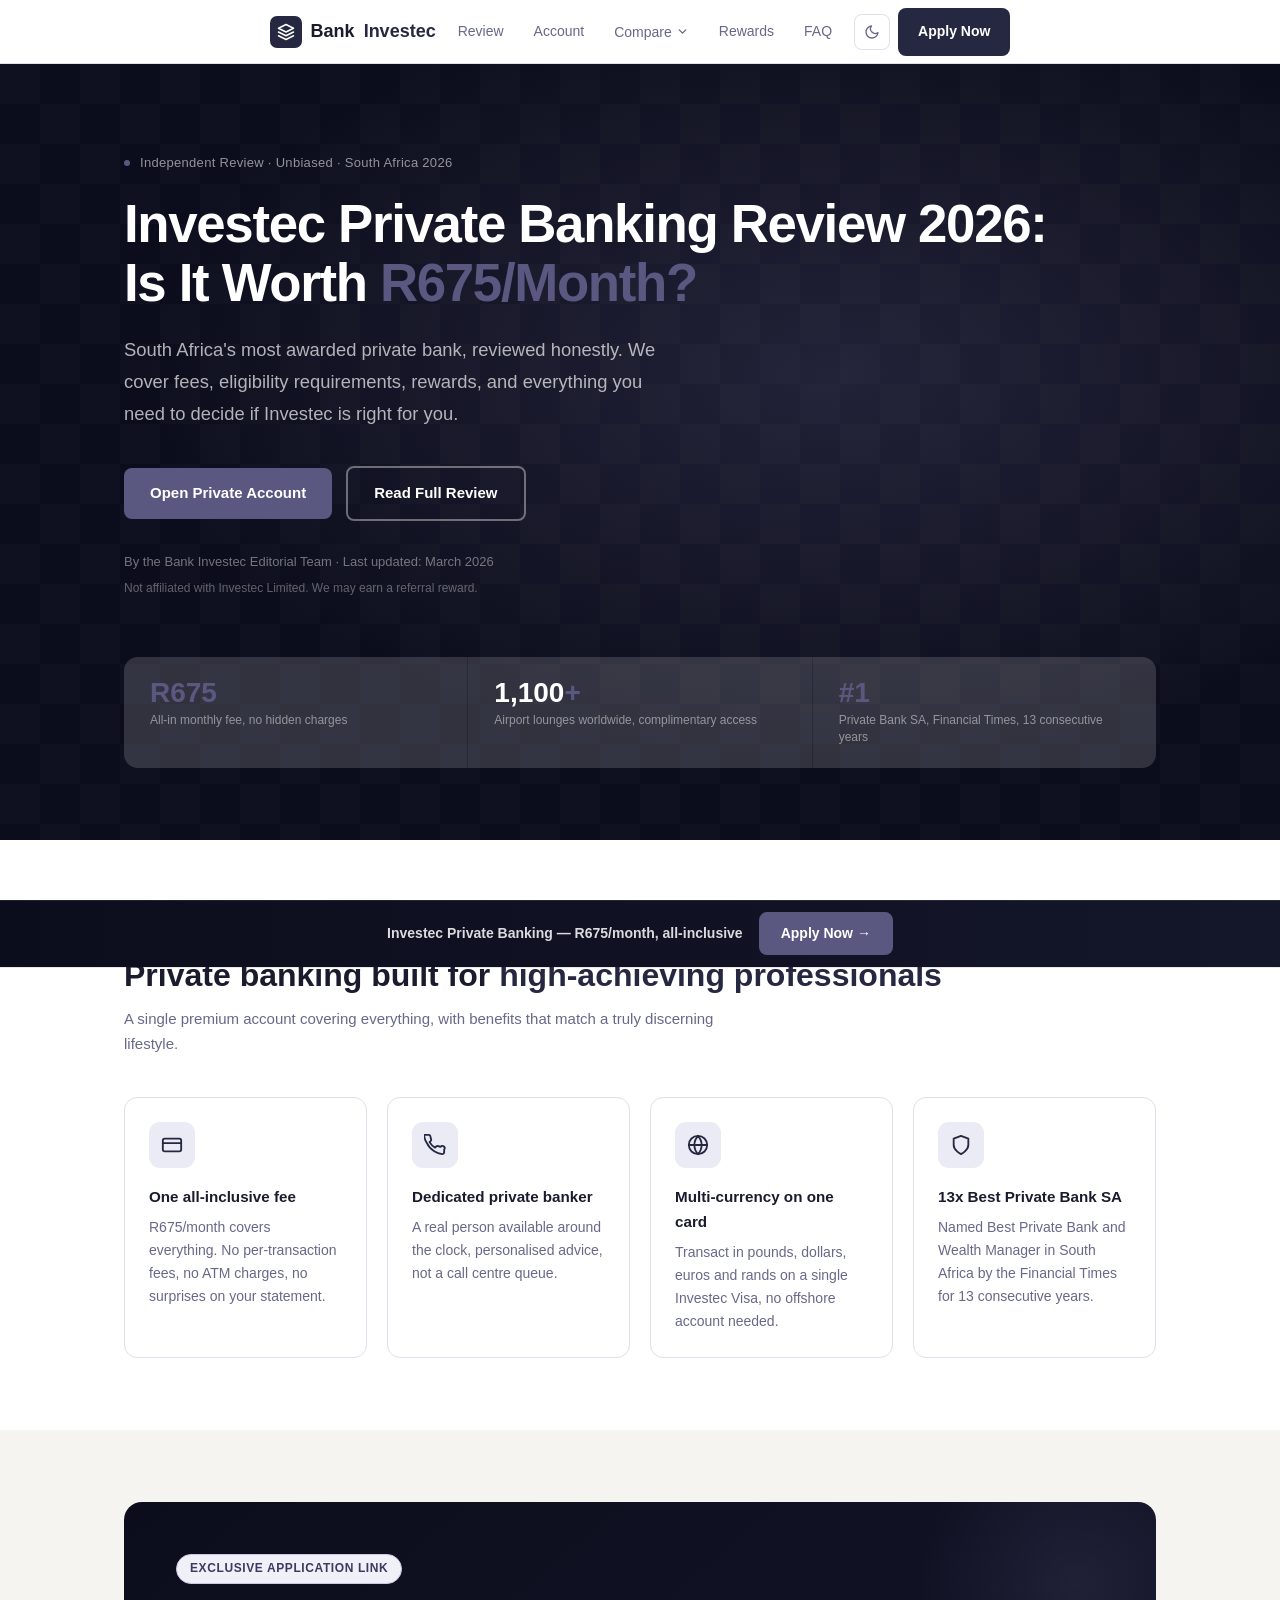
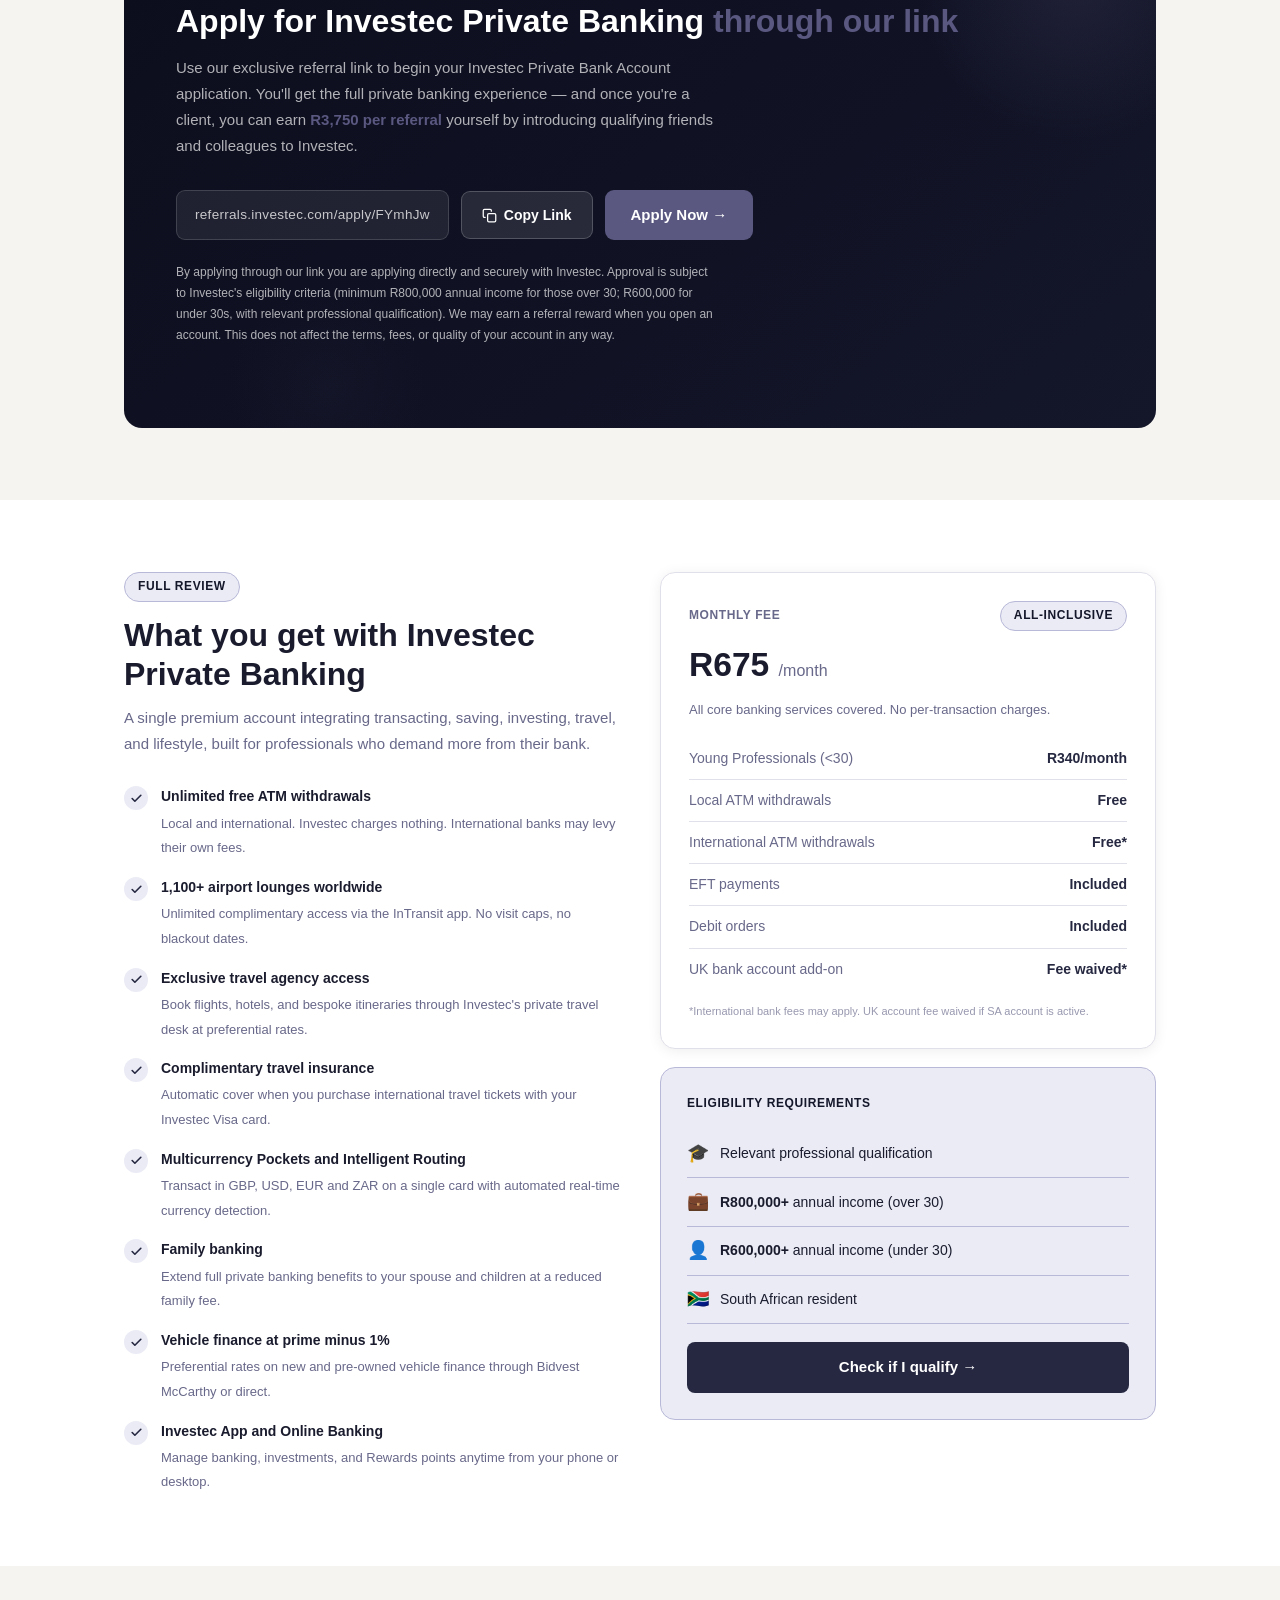
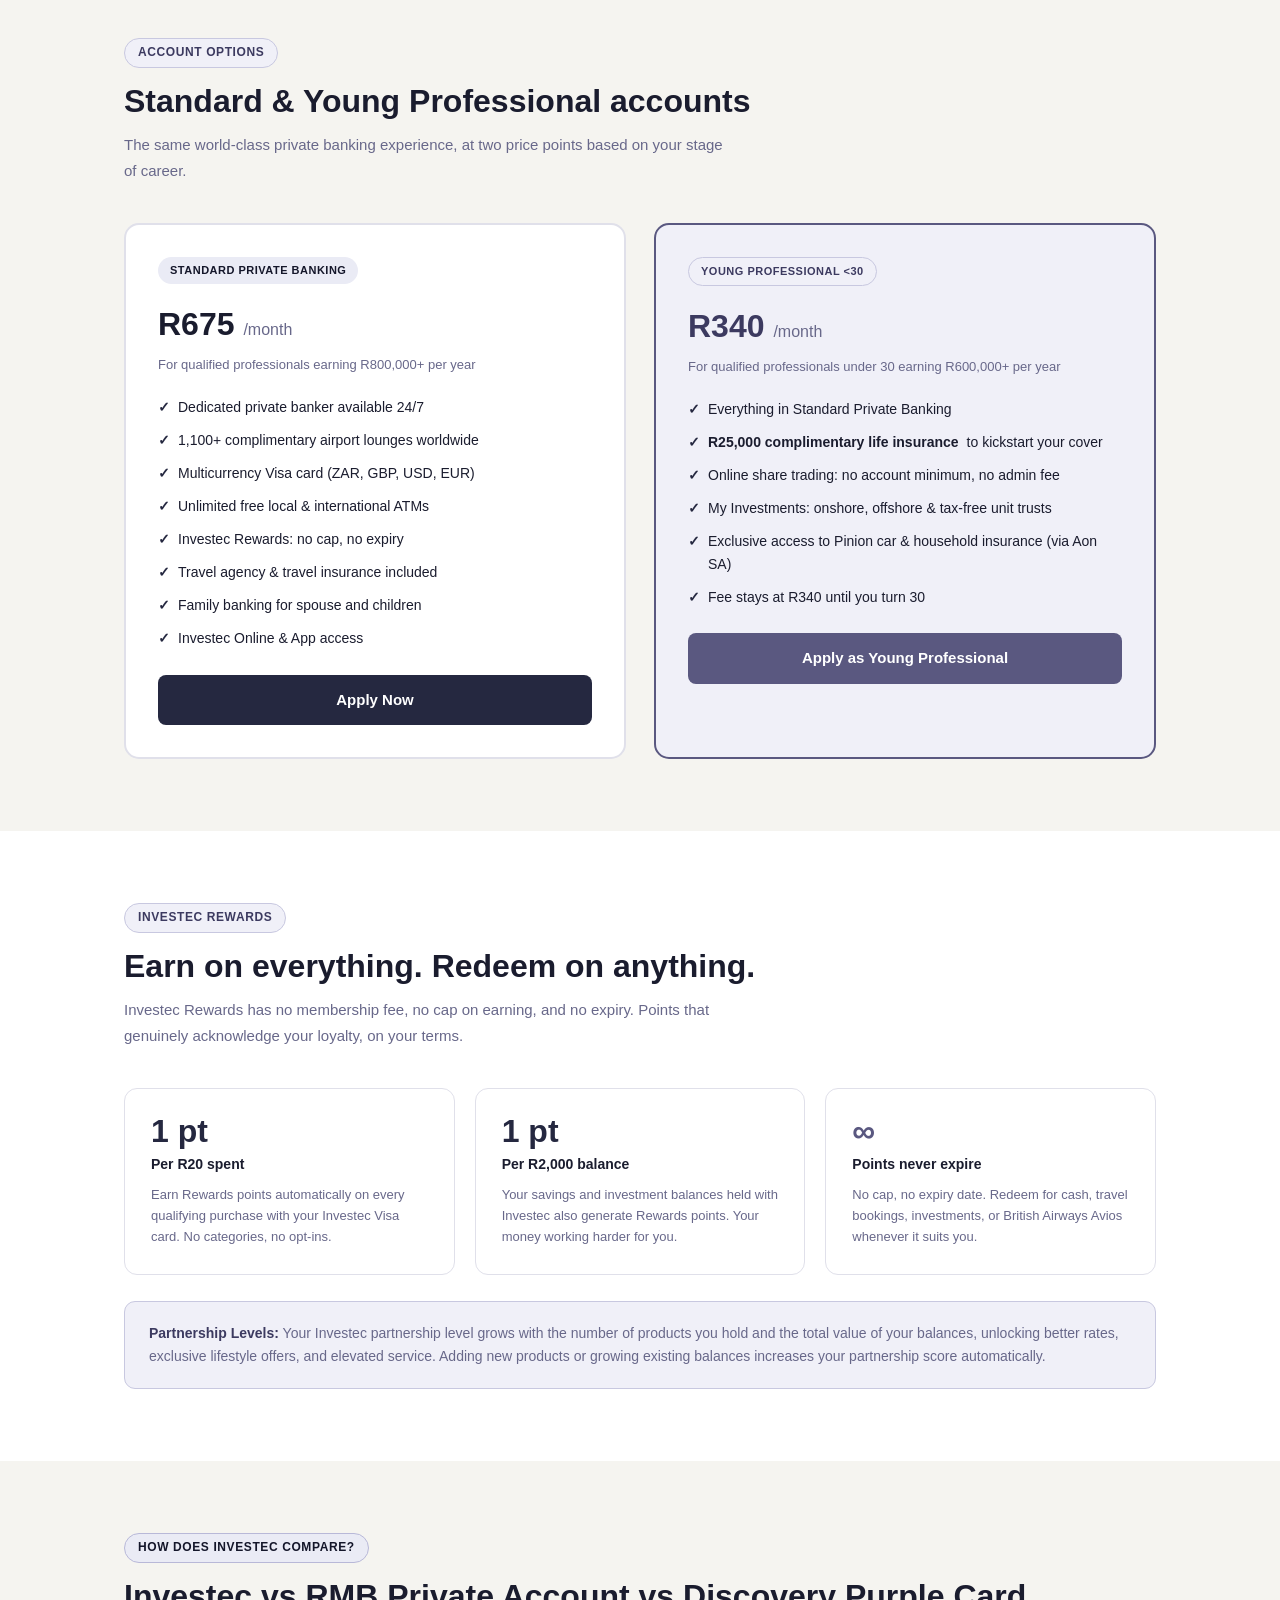
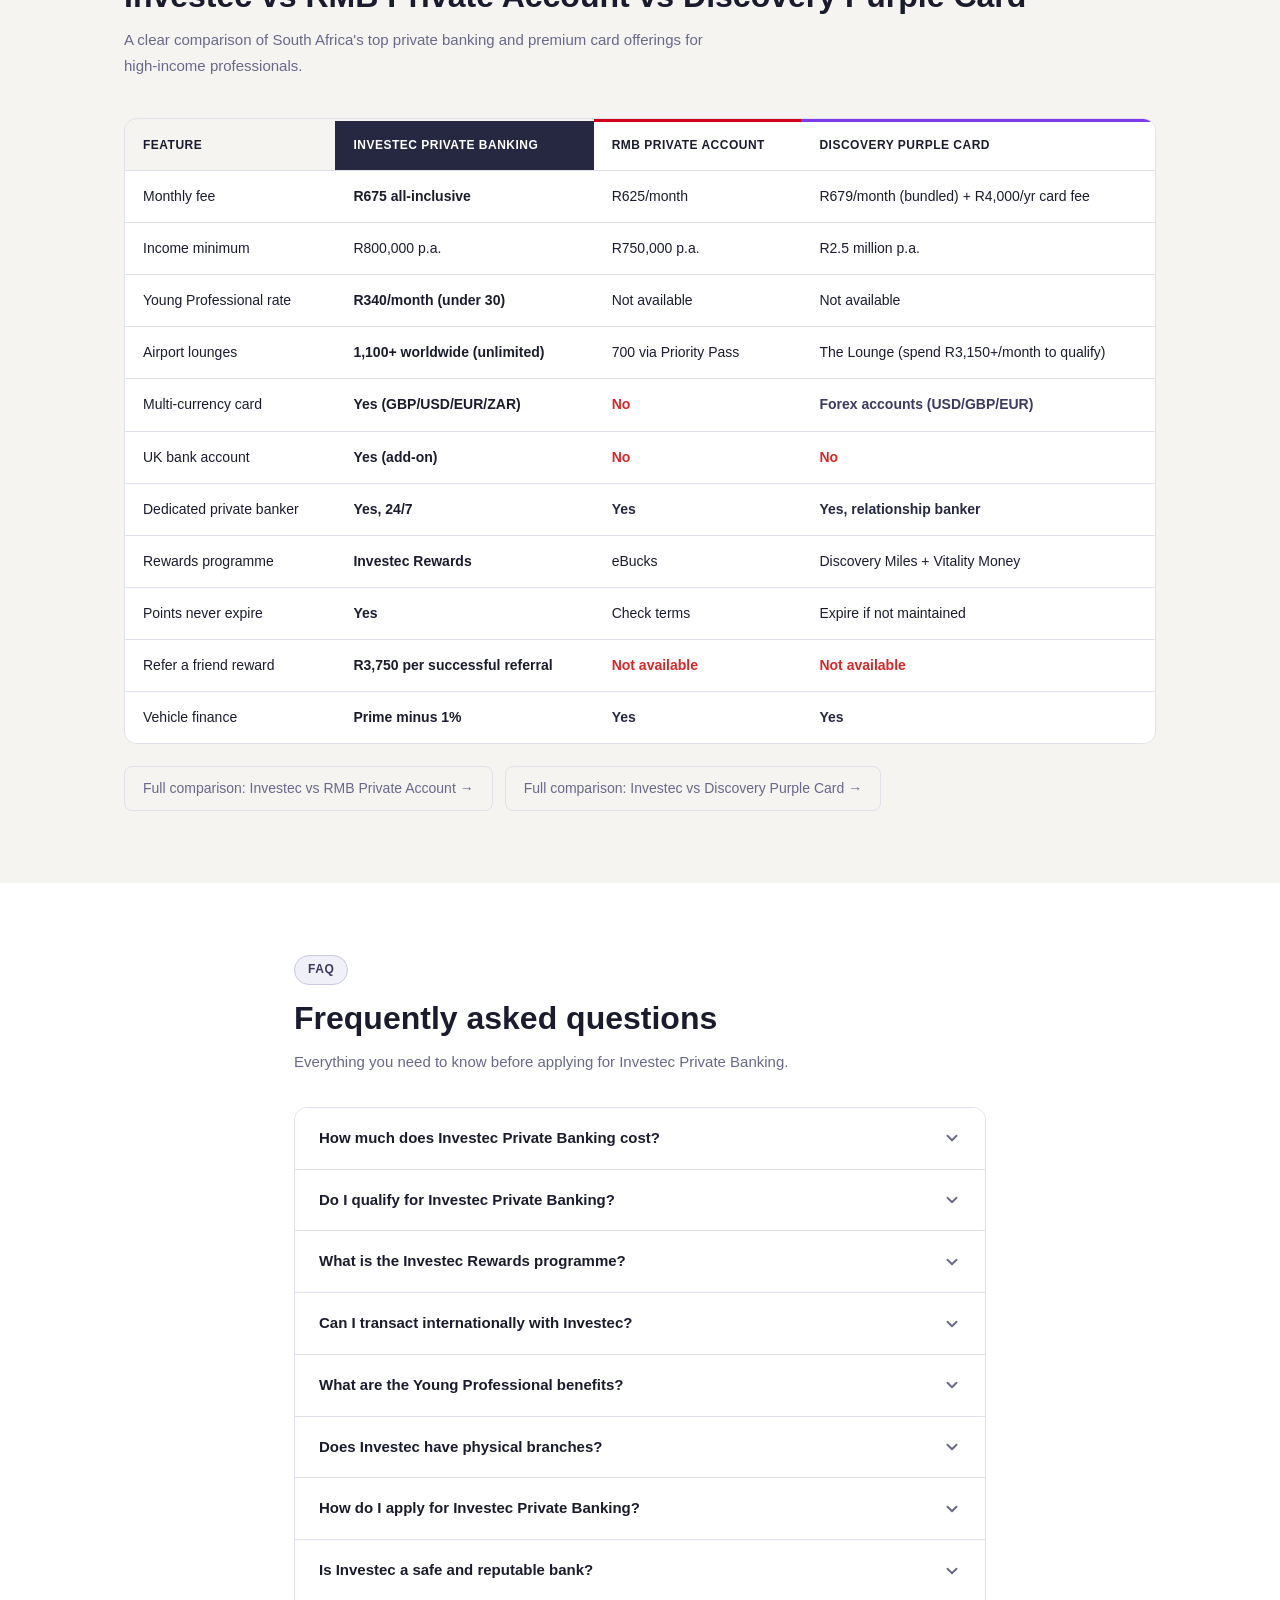
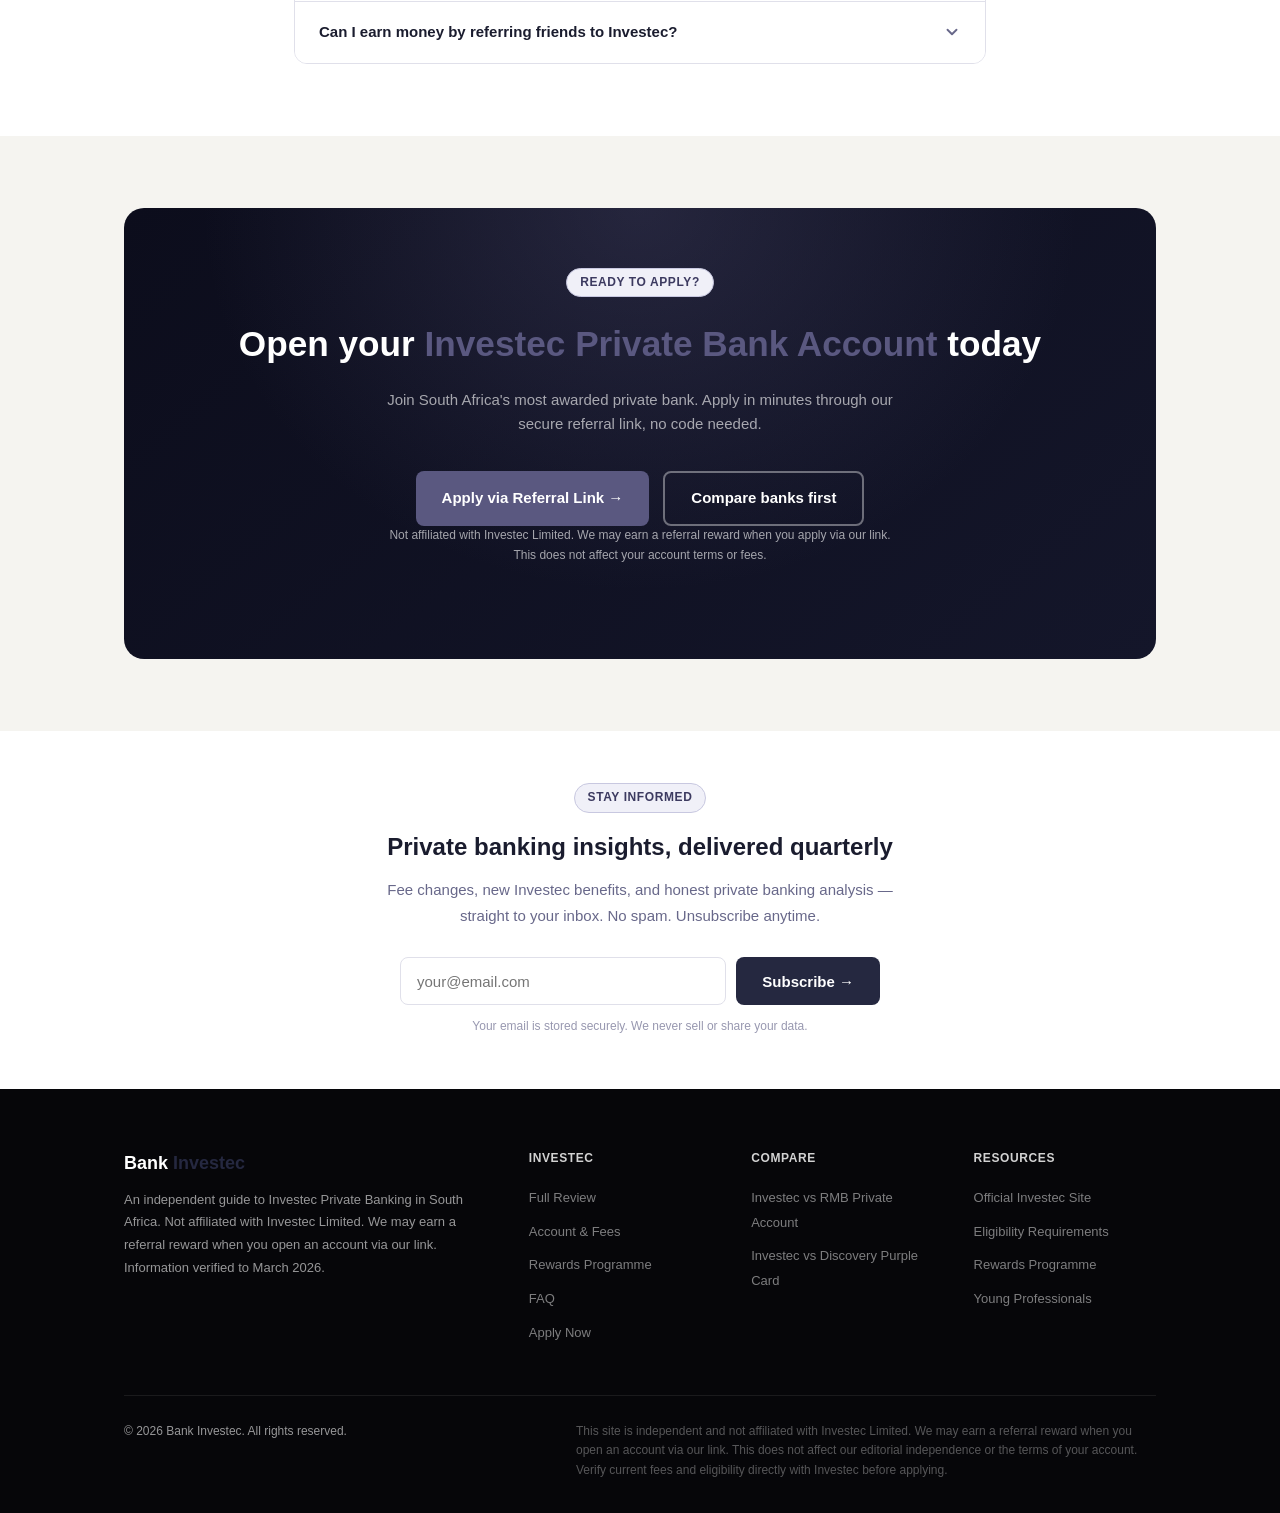
==== commit 53729a39: "Promote Investec page to homepage, move Discovery Bank page to discovery.html" ====
--- a/index.html
+++ b/index.html
@@ -1,1636 +1,1002 @@
 <!DOCTYPE html>
-<html lang="en-ZA">
+<html lang="en" data-theme="">
 <head>
-  <meta charset="UTF-8" />
-  <meta name="viewport" content="width=device-width, initial-scale=1.0" />
-  <title>Discovery Bank Review South Africa 2026 — Independent Guide | BankReviewsZA</title>
-  <meta name="description" content="Discovery Bank review South Africa 2026 — independent fee comparison, Vitality Money explained, card tiers (Gold, Platinum, Black, Purple), savings rates up to 7.35%, and our honest verdict. Use referral code HDQ001 for 5,000 Discovery Miles." />
-  <link rel="canonical" href="https://www.bankinvestec.co.za/" />
-
-  <!-- Open Graph -->
-  <meta property="og:type" content="article" />
-  <meta property="og:url" content="https://www.bankinvestec.co.za/" />
-  <meta property="og:title" content="Discovery Bank Review South Africa 2026 — Independent Guide" />
-  <meta property="og:description" content="Independent fee comparison, Vitality Money explained, card tiers, savings rates up to 7.35%, and our honest verdict on Discovery Bank. Use referral code HDQ001 for 5,000 Discovery Miles." />
-  <meta property="og:site_name" content="BankReviewsZA" />
-  <meta property="og:locale" content="en_ZA" />
-
-  <!-- Twitter Card -->
-  <meta name="twitter:card" content="summary_large_image" />
-  <meta name="twitter:title" content="Discovery Bank Review South Africa 2026 — Independent Guide" />
-  <meta name="twitter:description" content="Independent fee comparison, Vitality Money explained, card tiers, savings rates up to 7.35%, and our honest verdict on Discovery Bank." />
-
-  <!-- Structured Data -->
+  <meta charset="UTF-8">
+  <meta name="viewport" content="width=device-width, initial-scale=1.0">
+  <meta http-equiv="Content-Security-Policy" content="default-src 'self'; script-src 'self' 'unsafe-inline' https://www.googletagmanager.com; style-src 'self' 'unsafe-inline' https://fonts.googleapis.com; font-src 'self' https://fonts.gstatic.com; connect-src 'self' https://script.google.com https://www.google-analytics.com https://analytics.google.com; img-src 'self' data: https:; frame-src 'none';">
+  <meta name="referrer" content="strict-origin-when-cross-origin">
+  <title>Investec Private Banking Review 2026 | Is It Worth It? | Bank Investec</title>
+  <meta name="description" content="Full independent review of Investec Private Banking South Africa. Fees from R675/month, 1,100+ airport lounges, multicurrency card. See if you qualify and apply today.">
+  <meta property="og:title" content="Investec Private Banking Review 2026 | Is It Worth It? | Bank Investec">
+  <meta property="og:description" content="Full independent review of Investec Private Banking South Africa. Fees from R675/month, 1,100+ airport lounges, multicurrency card.">
+  <meta property="og:type" content="website">
+  <meta property="og:url" content="https://bankinvestec.co.za/">
+  <meta name="twitter:card" content="summary_large_image">
+  <meta name="twitter:title" content="Investec Private Banking Review 2026 | Bank Investec">
+  <meta name="twitter:description" content="Full independent review of Investec Private Banking South Africa. Fees, eligibility, rewards explained.">
+  <link rel="canonical" href="https://bankinvestec.co.za/">
+  <link rel="preconnect" href="https://fonts.googleapis.com">
+  <link rel="preconnect" href="https://fonts.gstatic.com" crossorigin>
+  <link href="https://fonts.googleapis.com/css2?family=Inter:wght@300;400;500;600;700;800;900&display=swap" rel="stylesheet">
+  <!-- Google Analytics 4 — replace G-XXXXXXXXXX with your Measurement ID from analytics.google.com -->
+  <script async src="https://www.googletagmanager.com/gtag/js?id=G-XXXXXXXXXX"></script>
+  <script>
+    window.dataLayer = window.dataLayer || [];
+    function gtag(){dataLayer.push(arguments);}
+    gtag('js', new Date());
+    gtag('config', 'G-XXXXXXXXXX');
+  </script>
   <script type="application/ld+json">
   {
     "@context": "https://schema.org",
-    "@graph": [
-      {
-        "@type": "WebSite",
-        "@id": "https://www.bankinvestec.co.za/#website",
-        "url": "https://www.bankinvestec.co.za/",
-        "name": "BankReviewsZA",
-        "description": "Independent South African bank reviews and comparisons",
-        "inLanguage": "en-ZA"
-      },
-      {
-        "@type": "Article",
-        "@id": "https://www.bankinvestec.co.za/#article",
-        "headline": "Discovery Bank Review South Africa 2026",
-        "description": "Independent fee comparison, Vitality Money explained, card tiers, savings rates, and our honest verdict on Discovery Bank.",
-        "url": "https://www.bankinvestec.co.za/",
-        "datePublished": "2025-01-01",
-        "dateModified": "2026-03-06",
-        "author": {
-          "@type": "Organization",
-          "name": "BankReviewsZA Editorial Team",
-          "url": "https://www.bankinvestec.co.za/"
-        },
-        "publisher": {
-          "@type": "Organization",
-          "name": "BankReviewsZA",
-          "url": "https://www.bankinvestec.co.za/"
-        },
-        "isPartOf": { "@id": "https://www.bankinvestec.co.za/#website" },
-        "inLanguage": "en-ZA",
-        "about": {
-          "@type": "FinancialProduct",
-          "name": "Discovery Bank",
-          "url": "https://www.discovery.co.za/bank/join-discovery-bank/"
-        }
-      },
-      {
-        "@type": "BreadcrumbList",
-        "itemListElement": [
-          {
-            "@type": "ListItem",
-            "position": 1,
-            "name": "Home",
-            "item": "https://www.bankinvestec.co.za/"
-          }
-        ]
-      },
-      {
-        "@type": "FAQPage",
-        "mainEntity": [
-          {
-            "@type": "Question",
-            "name": "How much does Discovery Bank charge per month?",
-            "acceptedAnswer": {
-              "@type": "Answer",
-              "text": "Discovery Bank monthly fees range from R115 (Gold) to R495 (Purple) for bundled accounts. With Diamond Vitality Money status, all monthly fees can be reduced to R0. There are also pay-as-you-transact options available from R35/month."
-            }
-          },
-          {
-            "@type": "Question",
-            "name": "Is Discovery Bank a real bank?",
-            "acceptedAnswer": {
-              "@type": "Answer",
-              "text": "Yes. Discovery Bank is a fully registered South African bank, licensed and regulated by the Prudential Authority and the South African Reserve Bank. Your deposits are also protected by the Corporation for Deposit Insurance (CODI) up to R100,000."
-            }
-          },
-          {
-            "@type": "Question",
-            "name": "How does Vitality Money work?",
-            "acceptedAnswer": {
-              "@type": "Answer",
-              "text": "Vitality Money assesses five key financial behaviours: spend, save, protect, plan, and manage. Your status (Blue, Bronze, Silver, Gold, Diamond) determines your fee discounts (up to 75%) and interest rate improvements. The higher your status, the greater your rewards — and Diamond status can bring your monthly fees down to R0."
-            }
-          },
-          {
-            "@type": "Question",
-            "name": "Can I open a Discovery Bank account without Discovery Health?",
-            "acceptedAnswer": {
-              "@type": "Answer",
-              "text": "Yes, Discovery Health membership is not required to open a Discovery Bank account. You'll still get full access to the Vitality Money programme and its rewards. However, combining Discovery Health with Discovery Bank does boost your overall Vitality rewards further."
-            }
-          },
-          {
-            "@type": "Question",
-            "name": "What interest rate does Discovery Bank offer on savings?",
-            "acceptedAnswer": {
-              "@type": "Answer",
-              "text": "Discovery Bank offers up to 7.35% per annum on demand savings accounts — meaning your money remains accessible at all times, unlike fixed deposits. Your rate increases as your Vitality Money status improves. This is among the highest on-demand savings rates available from any South African bank."
-            }
-          },
-          {
-            "@type": "Question",
-            "name": "Does Discovery Bank have branches?",
-            "acceptedAnswer": {
-              "@type": "Answer",
-              "text": "Discovery Bank is a digital-only bank — there are no physical branches. All banking is managed through the Discovery Bank app or online. This allows Discovery to pass the cost savings back to clients through better interest rates and lower fees."
-            }
-          },
-          {
-            "@type": "Question",
-            "name": "How do I open a Discovery Bank account?",
-            "acceptedAnswer": {
-              "@type": "Answer",
-              "text": "Download the Discovery Bank app from the App Store or Google Play, or apply at discovery.co.za/bank. The application takes about 10 minutes — you'll need your South African ID and a selfie. When prompted, enter referral code HDQ001 to earn 5,000 Discovery Miles once you complete your first qualifying transaction."
-            }
-          },
-          {
-            "@type": "Question",
-            "name": "Is Discovery Bank safe?",
-            "acceptedAnswer": {
-              "@type": "Answer",
-              "text": "Yes. Discovery Bank uses bank-grade 256-bit encryption, biometric login, real-time fraud alerts, and instant card freeze via the app. It is fully regulated by the South African Reserve Bank and Prudential Authority, and deposits are covered by CODI up to R100,000."
-            }
-          }
-        ]
-      }
+    "@type": "WebSite",
+    "name": "Bank Investec",
+    "url": "https://bankinvestec.co.za/",
+    "description": "Independent guide to Investec Private Banking in South Africa"
+  }
+  </script>
+  <script type="application/ld+json">
+  {
+    "@context": "https://schema.org",
+    "@type": "Organization",
+    "name": "Bank Investec",
+    "url": "https://bankinvestec.co.za/",
+    "description": "Independent review and guide to Investec Private Banking South Africa",
+    "sameAs": ["https://bankinvestec.co.za/"]
+  }
+  </script>
+  <script type="application/ld+json">
+  {
+    "@context": "https://schema.org",
+    "@type": "FAQPage",
+    "mainEntity": [
+      {"@type":"Question","name":"How much does Investec Private Banking cost?","acceptedAnswer":{"@type":"Answer","text":"Investec charges a single all-inclusive monthly fee of R675 (effective 1 August 2025). Young Professionals under 30 pay R340/month. This covers all core banking services with no separate transaction fees."}},
+      {"@type":"Question","name":"Do I qualify for Investec Private Banking?","acceptedAnswer":{"@type":"Answer","text":"You generally need a relevant professional qualification and a minimum annual income of R800,000 (over 30) or R600,000 (under 30)."}}
     ]
   }
   </script>
-
-  <link rel="preconnect" href="https://fonts.googleapis.com" />
-  <link rel="preconnect" href="https://fonts.gstatic.com" crossorigin />
-  <link href="https://fonts.googleapis.com/css2?family=Inter:wght@300;400;500;600;700;800;900&display=swap" rel="stylesheet" />
   <style>
+    :root {
+      --accent:        #252840;
+      --accent-dark:   #14162A;
+      --accent-light:  #EAEBF5;
+      --accent-border: #B8B8D8;
+      --hero-bg:       #0C0D1C;
+      --dark-bg:       #060609;
+      --page-bg:       #F5F4F0;
+      --white:         #FFFFFF;
+      --text:          #1A1C2E;
+      --text-muted:    #68688A;
+      --text-light:    #9898B0;
+      --border:        #E0E0EA;
+      --gold:          #5A5880;
+      --gold-dark:     #3C3A60;
+      --gold-light:    #F0F0F8;
+      --gold-border:   #C8C8E0;
+      --nav-h:         64px;
+      --card-bg:       #FFFFFF;
+      --shadow:        rgba(0,0,0,0.07);
+    }
+    [data-theme="dark"] {
+      --page-bg:       #0A0B16;
+      --white:         #12131E;
+      --card-bg:       #1A1B2C;
+      --text:          #EDECF4;
+      --text-muted:    #9898B8;
+      --text-light:    #6A6A88;
+      --border:        #242438;
+      --accent-light:  #141528;
+      --accent-border: #282A4A;
+      --gold-light:    #181824;
+      --gold-border:   #2C2C48;
+      --shadow:        rgba(0,0,0,0.5);
+    }
     *, *::before, *::after { box-sizing: border-box; margin: 0; padding: 0; }
-
-    :root {
-      --accent:       #1447E6;
-      --accent-dark:  #0F36B8;
-      --accent-light: #EEF2FF;
-      --accent-border:#BFDBFE;
-      --hero-bg:      #0A1628;
-      --dark-bg:      #0D1B2A;
-      --page-bg:      #F5F5F5;
-      --white:        #FFFFFF;
-      --text:         #0A1628;
-      --text-muted:   #6B7280;
-      --text-light:   #9CA3AF;
-      --border:       #E5E7EB;
-      --gold:         #C88B1A;
-      --gold-bg:      #C88B1A;
-      --plat-bg:      #6B7280;
-      --black-bg:     #1A1A2A;
-      --purple-bg:    #7C3AED;
+    html { scroll-behavior: smooth; }
+    body { font-family: 'Inter', sans-serif; font-size: 15px; color: var(--text); background: var(--page-bg); line-height: 1.65; transition: background .25s, color .25s; }
+    a { color: inherit; text-decoration: none; }
+    .container { max-width: 1080px; margin: 0 auto; padding: 0 24px; }
+    .btn { display: inline-flex; align-items: center; gap: 8px; padding: 13px 26px; border-radius: 8px; font-weight: 700; font-size: 15px; cursor: pointer; transition: all .2s; border: none; font-family: inherit; min-height: 48px; touch-action: manipulation; }
+    .btn-primary { background: var(--accent); color: #fff; }
+    .btn-primary:hover { background: var(--accent-dark); transform: translateY(-1px); box-shadow: 0 4px 18px rgba(37,40,64,.35); }
+    .btn-gold { background: var(--gold); color: #fff; }
+    .btn-gold:hover { background: var(--gold-dark); transform: translateY(-1px); box-shadow: 0 4px 18px rgba(90,88,128,.4); }
+    .btn-outline { background: transparent; color: #fff; border: 2px solid rgba(255,255,255,.38); }
+    .btn-outline:hover { border-color: #fff; background: rgba(255,255,255,.09); }
+    .section { padding: 72px 0; }
+    .section-alt { background: var(--page-bg); }
+    .section-white { background: var(--white); }
+    .section-dark { background: var(--dark-bg); color: #fff; }
+    .section-title { font-size: clamp(1.5rem, 3vw, 2rem); font-weight: 800; margin-bottom: 12px; line-height: 1.2; }
+    .section-sub { color: var(--text-muted); max-width: 600px; margin-bottom: 40px; line-height: 1.7; }
+    .badge { display: inline-block; padding: 4px 13px; border-radius: 20px; font-size: 12px; font-weight: 700; letter-spacing: .6px; text-transform: uppercase; }
+    .badge-gold { background: var(--gold-light); color: var(--gold-dark); border: 1px solid var(--gold-border); }
+    .badge-green { background: var(--accent-light); color: var(--accent-dark); border: 1px solid var(--accent-border); }
+
+    /* Nav */
+    .nav { position: sticky; top: 0; z-index: 100; background: var(--white); border-bottom: 1px solid var(--border); height: var(--nav-h); display: flex; align-items: center; transition: background .25s, border-color .25s; }
+    [data-theme="dark"] .nav { background: #0C0D1C; border-color: rgba(255,255,255,0.07); }
+    .nav-inner { display: flex; align-items: center; justify-content: space-between; width: 100%; gap: 8px; }
+    .nav-logo { font-size: 18px; font-weight: 800; color: var(--text); display: flex; align-items: center; gap: 9px; flex-shrink: 0; }
+    .logo-mark { width: 32px; height: 32px; background: var(--accent); border-radius: 7px; display: flex; align-items: center; justify-content: center; }
+    .logo-mark svg { width: 18px; height: 18px; fill: none; stroke: #fff; stroke-width: 2; stroke-linecap: round; stroke-linejoin: round; }
+    .nav-logo em { color: var(--accent); font-style: normal; }
+    .nav-links { display: flex; align-items: center; gap: 2px; }
+    .nav-links a { padding: 8px 14px; border-radius: 6px; font-size: 14px; font-weight: 500; color: var(--text-muted); transition: all .15s; min-height: 40px; display: flex; align-items: center; }
+    .nav-links a:hover { color: var(--text); background: var(--accent-light); }
+    .nav-dd { position: relative; }
+    .nav-dd-btn { display: flex; align-items: center; gap: 4px; padding: 8px 14px; border-radius: 6px; font-size: 14px; font-weight: 500; color: var(--text-muted); cursor: pointer; background: none; border: none; font-family: inherit; transition: all .15s; min-height: 40px; }
+    .nav-dd-btn:hover { color: var(--text); background: var(--accent-light); }
+    .nav-dd-menu { display: none; position: absolute; top: calc(100% + 8px); left: 0; background: var(--card-bg); border: 1px solid var(--border); border-radius: 10px; padding: 6px; min-width: 240px; box-shadow: 0 8px 28px var(--shadow); z-index: 200; }
+    .nav-dd-menu.open { display: block; }
+    .nav-dd-menu a { display: block; padding: 10px 14px; border-radius: 6px; font-size: 14px; color: var(--text); transition: background .15s; min-height: 40px; display: flex; align-items: center; }
+    .nav-dd-menu a:hover { background: var(--accent-light); color: var(--accent); }
+    .nav-right { display: flex; align-items: center; gap: 8px; flex-shrink: 0; }
+    .theme-toggle { width: 36px; height: 36px; border-radius: 8px; border: 1px solid var(--border); background: var(--card-bg); cursor: pointer; display: flex; align-items: center; justify-content: center; transition: all .2s; color: var(--text-muted); }
+    .theme-toggle:hover { border-color: var(--accent); color: var(--accent); background: var(--accent-light); }
+    .theme-toggle svg { width: 16px; height: 16px; stroke: currentColor; fill: none; stroke-width: 2; stroke-linecap: round; stroke-linejoin: round; }
+    .hamburger { display: none; background: none; border: none; cursor: pointer; padding: 8px; min-width: 40px; min-height: 48px; align-items: center; justify-content: center; flex-direction: column; gap: 5px; }
+    .hamburger span { display: block; width: 22px; height: 2px; background: var(--text); transition: all .2s; border-radius: 2px; }
+    [data-theme="dark"] .hamburger span { background: #fff; }
+    .m-nav { display: none; position: fixed; top: var(--nav-h); left: 0; right: 0; bottom: 0; background: var(--white); overflow-y: auto; z-index: 99; padding: 16px; transition: background .25s; }
+    [data-theme="dark"] .m-nav { background: #0C0D1C; }
+    .m-nav a, .m-nav-sub-btn { display: flex; align-items: center; padding: 13px 16px; border-radius: 8px; font-size: 16px; font-weight: 500; color: var(--text); transition: background .15s; border: none; background: none; font-family: inherit; width: 100%; text-align: left; cursor: pointer; min-height: 48px; }
+    .m-nav a:hover, .m-nav-sub-btn:hover { background: var(--accent-light); }
+    .m-nav-sub { display: none; padding-left: 14px; }
+    .m-nav-sub a { font-size: 15px; padding: 10px 16px; }
+    .m-nav-cta { display: block; margin-top: 16px; text-align: center; background: var(--accent); color: #fff !important; padding: 15px; border-radius: 10px; font-weight: 700; min-height: 52px; }
+
+    /* Hero */
+    .hero { background: var(--hero-bg); background-image: radial-gradient(ellipse at 65% 40%, rgba(90,88,128,.28) 0%, transparent 58%); padding: 88px 0 72px; color: #fff; position: relative; overflow: hidden; }
+    .hero::after { content: ''; position: absolute; inset: 0; background: url("data:image/svg+xml,%3Csvg width='80' height='80' viewBox='0 0 80 80' xmlns='http://www.w3.org/2000/svg'%3E%3Cg fill='%23ffffff' fill-opacity='0.015'%3E%3Cpath d='M0 0h40v40H0zm40 40h40v40H40z'/%3E%3C/g%3E%3C/svg%3E"); pointer-events: none; }
+    .hero-inner { position: relative; z-index: 1; }
+    .hero-eyebrow { display: flex; align-items: center; gap: 10px; margin-bottom: 22px; font-size: 13px; color: rgba(255,255,255,.55); letter-spacing: .3px; }
+    .hero-dot { width: 6px; height: 6px; border-radius: 50%; background: var(--gold); flex-shrink: 0; }
+    .hero h1 { font-size: clamp(2rem, 5.5vw, 3.3rem); font-weight: 900; line-height: 1.1; margin-bottom: 22px; letter-spacing: -.025em; }
+    .hero h1 em { color: var(--gold); font-style: normal; }
+    .hero-sub { font-size: clamp(1rem, 2vw, 1.15rem); color: rgba(255,255,255,.68); max-width: 560px; margin-bottom: 36px; line-height: 1.75; }
+    .hero-actions { display: flex; align-items: center; gap: 14px; flex-wrap: wrap; margin-bottom: 30px; }
+    .hero-meta { font-size: 13px; color: rgba(255,255,255,.42); }
+    .hero-disc { margin-top: 7px; font-size: 12px; color: rgba(255,255,255,.35); }
+    .hero-stats { display: grid; grid-template-columns: repeat(3, 1fr); gap: 1px; background: rgba(255,255,255,.1); border-radius: 14px; overflow: hidden; margin-top: 58px; }
+    .hero-stat { background: rgba(255,255,255,.055); padding: 22px 26px; }
+    .stat-num { font-size: 1.75rem; font-weight: 900; color: #fff; line-height: 1; }
+    .stat-num em { color: var(--gold); font-style: normal; }
+    .stat-label { font-size: 12px; color: rgba(255,255,255,.48); margin-top: 5px; line-height: 1.4; }
+
+    /* Why Cards */
+    .why-grid { display: grid; grid-template-columns: repeat(4, 1fr); gap: 20px; }
+    .why-card { background: var(--card-bg); border: 1px solid var(--border); border-radius: 13px; padding: 24px; transition: box-shadow .2s, transform .2s; }
+    .why-card:hover { box-shadow: 0 6px 24px var(--shadow); transform: translateY(-2px); }
+    .why-icon { width: 46px; height: 46px; background: var(--accent-light); border-radius: 11px; display: flex; align-items: center; justify-content: center; margin-bottom: 16px; }
+    .why-icon svg { width: 22px; height: 22px; stroke: var(--accent); fill: none; stroke-width: 2; stroke-linecap: round; stroke-linejoin: round; }
+    .why-card h3 { font-size: 0.95rem; font-weight: 700; margin-bottom: 7px; }
+    .why-card p { font-size: 14px; color: var(--text-muted); line-height: 1.65; }
+
+    /* Referral Box */
+    .ref-box { background: linear-gradient(140deg, #0C0D1C 0%, #14162A 100%); border-radius: 18px; padding: 52px; color: #fff; position: relative; overflow: hidden; }
+    .ref-box::before { content: ''; position: absolute; top: -80px; right: -80px; width: 320px; height: 320px; background: radial-gradient(circle, rgba(90,88,128,.20) 0%, transparent 70%); pointer-events: none; }
+    .ref-box::after { content: ''; position: absolute; bottom: -60px; left: 10%; width: 200px; height: 200px; background: radial-gradient(circle, rgba(37,40,64,.18) 0%, transparent 70%); pointer-events: none; }
+    .ref-inner { position: relative; z-index: 1; }
+    .ref-box h2 { font-size: clamp(1.5rem, 3vw, 2rem); font-weight: 800; margin-bottom: 14px; line-height: 1.2; }
+    .ref-box h2 em { color: var(--gold); font-style: normal; }
+    .ref-box > .ref-inner > p { color: rgba(255,255,255,.68); max-width: 540px; margin-bottom: 30px; line-height: 1.75; }
+    .ref-row { display: flex; align-items: center; gap: 12px; flex-wrap: wrap; }
+    .ref-url { background: rgba(255,255,255,.08); border: 1px solid rgba(255,255,255,.15); border-radius: 9px; padding: 13px 18px; font-size: 13.5px; color: rgba(255,255,255,.75); letter-spacing: .3px; white-space: nowrap; overflow: hidden; text-overflow: ellipsis; max-width: 300px; }
+    .ref-copy { display: inline-flex; align-items: center; gap: 7px; padding: 13px 20px; background: rgba(255,255,255,.1); border: 1px solid rgba(255,255,255,.2); border-radius: 9px; color: #fff; font-size: 14px; font-weight: 600; cursor: pointer; transition: all .2s; font-family: inherit; min-height: 48px; }
+    .ref-copy:hover { background: rgba(255,255,255,.18); }
+    .ref-apply { display: inline-flex; align-items: center; gap: 8px; padding: 13px 26px; background: var(--gold); border-radius: 9px; color: #fff; font-size: 15px; font-weight: 700; cursor: pointer; transition: all .2s; min-height: 48px; }
+    .ref-apply:hover { background: var(--gold-dark); transform: translateY(-1px); box-shadow: 0 5px 18px rgba(184,146,42,.45); }
+    .ref-fine { margin-top: 22px; font-size: 12px; color: rgba(255,255,255,.37); line-height: 1.7; max-width: 680px; }
+    .toast { position: fixed; bottom: 24px; left: 50%; transform: translateX(-50%) translateY(10px); background: var(--accent); color: #fff; padding: 12px 26px; border-radius: 9px; font-weight: 600; font-size: 14px; opacity: 0; transition: all .3s; pointer-events: none; z-index: 1000; }
+    .toast.show { opacity: 1; transform: translateX(-50%) translateY(0); }
+
+    /* Features */
+    .features-grid { display: grid; grid-template-columns: 1fr 1fr; gap: 40px; align-items: start; }
+    .feat-list { display: flex; flex-direction: column; gap: 16px; }
+    .feat-item { display: flex; align-items: flex-start; gap: 13px; }
+    .feat-check { width: 24px; height: 24px; background: var(--accent-light); border-radius: 50%; display: flex; align-items: center; justify-content: center; flex-shrink: 0; margin-top: 1px; }
+    .feat-check svg { width: 13px; height: 13px; stroke: var(--accent); fill: none; stroke-width: 3; stroke-linecap: round; stroke-linejoin: round; }
+    .feat-text strong { display: block; font-size: 14px; font-weight: 700; margin-bottom: 2px; }
+    .feat-text span { font-size: 13px; color: var(--text-muted); line-height: 1.6; }
+    .aside-stack { display: flex; flex-direction: column; gap: 18px; }
+    .fee-card { background: var(--card-bg); border: 1px solid var(--border); border-radius: 15px; padding: 28px; box-shadow: 0 2px 14px var(--shadow); }
+    .fee-header { display: flex; align-items: center; justify-content: space-between; margin-bottom: 6px; }
+    .fee-label { font-size: 12px; font-weight: 700; text-transform: uppercase; letter-spacing: .6px; color: var(--text-muted); }
+    .fee-amount { font-size: 2.1rem; font-weight: 900; margin-bottom: 6px; }
+    .fee-amount span { font-size: 1rem; font-weight: 500; color: var(--text-muted); }
+    .fee-note { font-size: 13px; color: var(--text-muted); margin-bottom: 18px; }
+    .fee-rows { display: flex; flex-direction: column; }
+    .fee-row { display: flex; justify-content: space-between; font-size: 14px; padding: 9px 0; border-bottom: 1px solid var(--border); }
+    .fee-row:last-child { border-bottom: none; }
+    .fee-row-label { color: var(--text-muted); }
+    .fee-val-good { color: var(--accent); font-weight: 600; }
+    .fee-asterisk { font-size: 11px; color: var(--text-light); margin-top: 12px; }
+    .elig-card { background: linear-gradient(135deg, var(--accent-light), var(--accent-light)); border: 1px solid var(--accent-border); border-radius: 15px; padding: 26px; }
+    .elig-card h4 { font-size: 12px; font-weight: 700; text-transform: uppercase; letter-spacing: .6px; color: var(--accent-dark); margin-bottom: 16px; }
+    .elig-row { display: flex; align-items: center; gap: 11px; font-size: 14px; padding: 9px 0; border-bottom: 1px solid var(--accent-border); }
+    .elig-row:last-child { border-bottom: none; }
+    .elig-icon { font-size: 18px; }
+
+    /* Rewards */
+    .rewards-grid { display: grid; grid-template-columns: repeat(3, 1fr); gap: 20px; }
+    .rew-card { background: var(--card-bg); border: 1px solid var(--border); border-radius: 13px; padding: 26px; }
+    .rew-num { font-size: 2rem; font-weight: 900; color: var(--accent); margin-bottom: 6px; line-height: 1; }
+    .rew-num em { color: var(--gold); font-style: normal; }
+    .rew-label { font-size: 14px; font-weight: 700; margin-bottom: 7px; }
+    .rew-desc { font-size: 13px; color: var(--text-muted); line-height: 1.65; }
+    .rewards-note { margin-top: 26px; padding: 20px 24px; background: var(--gold-light); border: 1px solid var(--gold-border); border-radius: 11px; font-size: 14px; }
+
+    /* Comparison */
+    .table-wrap { overflow-x: auto; border-radius: 13px; border: 1px solid var(--border); }
+    .cmp-table { width: 100%; border-collapse: collapse; font-size: 14px; }
+    .cmp-table th, .cmp-table td { padding: 14px 18px; text-align: left; border-bottom: 1px solid var(--border); }
+    .cmp-table thead th { font-size: 12px; font-weight: 700; text-transform: uppercase; letter-spacing: .5px; background: var(--page-bg); white-space: nowrap; color: var(--text); }
+    .cmp-table thead th.col-inv { background: var(--accent); color: #fff; }
+    .cmp-table thead th.col-rmb { background: var(--card-bg); color: var(--text); border-top: 3px solid #D4001A; }
+    .cmp-table thead th.col-disc { background: var(--card-bg); color: var(--text); border-top: 3px solid #7C3AED; }
+    .cmp-table tbody tr:last-child td { border-bottom: none; }
+    .cmp-table tbody tr:hover { background: var(--accent-light); }
+    .cmp-table tbody td { background: var(--card-bg); color: var(--text); }
+    .cmp-table tbody tr:hover td { background: var(--accent-light); }
+    .val-good { color: var(--accent); font-weight: 600; }
+    .chk-yes { color: var(--accent); font-weight: 700; }
+    .chk-no { color: #DC2626; font-weight: 700; }
+    .chk-part { color: var(--gold-dark); font-weight: 600; }
+    .cmp-links { display: flex; gap: 12px; margin-top: 22px; flex-wrap: wrap; }
+    .cmp-link { display: inline-flex; align-items: center; gap: 6px; padding: 10px 18px; border: 1px solid var(--border); border-radius: 8px; font-size: 14px; font-weight: 500; color: var(--text-muted); transition: all .2s; min-height: 44px; }
+    .cmp-link:hover { border-color: var(--accent); color: var(--accent); background: var(--accent-light); }
+
+    /* Young Professional */
+    .yp-grid { display: grid; grid-template-columns: 1fr 1fr; gap: 28px; }
+    .yp-card { background: var(--card-bg); border: 2px solid var(--border); border-radius: 15px; padding: 32px; }
+    .yp-card.featured { border-color: var(--gold); background: var(--gold-light); }
+    .yp-tag { display: inline-block; padding: 4px 12px; border-radius: 20px; font-size: 11px; font-weight: 700; letter-spacing: .5px; text-transform: uppercase; margin-bottom: 14px; }
+    .yp-tag.standard { background: var(--accent-light); color: var(--accent-dark); }
+    .yp-tag.young { background: var(--gold-light); color: var(--gold-dark); border: 1px solid var(--gold-border); }
+    .yp-fee { font-size: 2rem; font-weight: 900; margin-bottom: 4px; }
+    .yp-fee span { font-size: 1rem; font-weight: 500; color: var(--text-muted); }
+    .yp-income { font-size: 13px; color: var(--text-muted); margin-bottom: 20px; }
+    .yp-list { display: flex; flex-direction: column; gap: 10px; }
+    .yp-item { display: flex; align-items: flex-start; gap: 8px; font-size: 14px; }
+    .yp-item::before { content: '✓'; color: var(--accent); font-weight: 700; flex-shrink: 0; }
+
+    /* FAQ */
+    .faq-list { display: flex; flex-direction: column; border-radius: 13px; overflow: hidden; border: 1px solid var(--border); }
+    .faq-item { border-bottom: 1px solid var(--border); }
+    .faq-item:last-child { border-bottom: none; }
+    .faq-q { display: flex; justify-content: space-between; align-items: center; padding: 18px 24px; cursor: pointer; font-weight: 600; font-size: 15px; background: var(--card-bg); transition: background .15s; gap: 14px; min-height: 60px; }
+    .faq-q:hover { background: var(--accent-light); }
+    .faq-chev { flex-shrink: 0; transition: transform .2s; stroke: var(--text-muted); }
+    .faq-item.open .faq-chev { transform: rotate(180deg); }
+    .faq-a { display: none; padding: 0 24px 20px; font-size: 14px; color: var(--text-muted); line-height: 1.8; background: var(--card-bg); }
+    .faq-item.open .faq-a { display: block; }
+
+    /* Newsletter */
+    .nl-form { display: flex; gap: 10px; max-width: 460px; margin: 0 auto; }
+    .nl-input { flex: 1; padding: 13px 16px; border: 1px solid var(--border); border-radius: 8px; font-family: inherit; font-size: 15px; color: var(--text); background: var(--card-bg); outline: none; transition: border-color .2s; min-height: 48px; }
+    .nl-input:focus { border-color: var(--accent); }
+    .nl-note { margin-top: 10px; font-size: 13px; color: var(--text-light); text-align: center; }
+
+    /* CTA Box */
+    .cta-box { background: linear-gradient(140deg, #0C0D1C 0%, #14162A 100%); border-radius: 20px; padding: 60px; text-align: center; color: #fff; position: relative; overflow: hidden; }
+    .cta-box::before { content: ''; position: absolute; inset: 0; background: radial-gradient(ellipse at 50% 0%, rgba(90,88,128,.3) 0%, transparent 60%); }
+    .cta-inner { position: relative; z-index: 1; }
+    .cta-box h2 { font-size: clamp(1.6rem, 3.5vw, 2.2rem); font-weight: 800; margin-bottom: 14px; }
+    .cta-box h2 em { color: var(--gold); font-style: normal; }
+    .cta-box p { color: rgba(255,255,255,.62); max-width: 520px; margin: 0 auto 34px; }
+    .cta-actions { display: flex; justify-content: center; gap: 14px; flex-wrap: wrap; }
+    .cta-disc { margin-top: 22px; font-size: 12px; color: rgba(255,255,255,.32); }
+
+    /* Footer */
+    .footer { background: var(--dark-bg); color: rgba(255,255,255,.58); padding: 60px 0 32px; }
+    .footer-grid { display: grid; grid-template-columns: 2fr 1fr 1fr 1fr; gap: 40px; margin-bottom: 50px; }
+    .footer-brand { font-size: 18px; font-weight: 800; color: #fff; margin-bottom: 10px; }
+    .footer-brand em { color: var(--accent); font-style: normal; }
+    .footer-desc { font-size: 13px; line-height: 1.75; }
+    .footer-col h4 { font-size: 12px; font-weight: 700; text-transform: uppercase; letter-spacing: .6px; color: rgba(255,255,255,.82); margin-bottom: 16px; }
+    .footer-col ul { list-style: none; display: flex; flex-direction: column; gap: 9px; }
+    .footer-col ul a { font-size: 13px; color: rgba(255,255,255,.48); transition: color .15s; }
+    .footer-col ul a:hover { color: var(--accent); }
+    .footer-bottom { border-top: 1px solid rgba(255,255,255,.08); padding-top: 26px; display: flex; justify-content: space-between; align-items: flex-start; gap: 20px; flex-wrap: wrap; }
+    .footer-copy { font-size: 12px; }
+    .footer-legal { font-size: 12px; color: rgba(255,255,255,.32); max-width: 580px; line-height: 1.65; }
+
+    /* Sticky apply bar */
+    .sticky-apply { position: fixed; bottom: 0; left: 0; right: 0; background: linear-gradient(90deg, #0C0D1C, #14162A); padding: 12px 24px; z-index: 300; transform: translateY(100%); transition: transform .35s ease; }
+    .sticky-apply.visible { transform: translateY(0); }
+
+    /* Responsive */
+    @media (max-width: 860px) {
+      .features-grid { grid-template-columns: 1fr; }
+      .yp-grid { grid-template-columns: 1fr; }
+      .footer-grid { grid-template-columns: 1fr 1fr; }
     }
-
-    html { scroll-behavior: smooth; }
-
-    body {
-      font-family: 'Inter', sans-serif;
-      background: var(--white);
-      color: var(--text);
-      line-height: 1.6;
-      font-size: 15px;
+    @media (max-width: 768px) {
+      .why-grid { grid-template-columns: 1fr 1fr; }
+      .rewards-grid { grid-template-columns: 1fr 1fr; }
+      .hero-stats { grid-template-columns: 1fr; }
+      .ref-box { padding: 34px 24px; }
+      .cta-box { padding: 44px 24px; }
     }
-
-    /* ── NAV ─────────────────────────────────────────────── */
-    nav {
-      position: sticky;
-      top: 0;
-      z-index: 100;
-      background: var(--white);
-      border-bottom: 1px solid var(--border);
-      height: 60px;
-      display: flex;
-      align-items: center;
-      justify-content: space-between;
-      padding: 0 40px;
+    @media (max-width: 600px) {
+      .nav-links { display: none; }
+      .hamburger { display: flex; }
+      .why-grid { grid-template-columns: 1fr; }
+      .rewards-grid { grid-template-columns: 1fr; }
+      .footer-grid { grid-template-columns: 1fr; }
+      .section { padding: 48px 0; }
+      .nl-form { flex-direction: column; }
+      .hero-actions { flex-direction: column; align-items: flex-start; }
+      .ref-row { flex-direction: column; align-items: flex-start; }
+      .hero { padding: 56px 0 48px; }
+      .nav-right .btn { display: none; }
     }
-
-    .nav-logo {
-      font-size: 1.15rem;
-      font-weight: 800;
-      text-decoration: none;
-      letter-spacing: -0.3px;
-    }
-
-    .nav-logo .logo-accent { color: var(--accent); }
-    .nav-logo .logo-dark   { color: var(--text); }
-
-    .nav-center {
-      display: flex;
-      align-items: center;
-      gap: 32px;
-      list-style: none;
-    }
-
-    .nav-center a {
-      font-size: 0.875rem;
-      color: var(--text);
-      text-decoration: none;
-      font-weight: 400;
-    }
-
-    .nav-center a:hover { color: var(--accent); }
-
-    .nav-right {
-      display: flex;
-      align-items: center;
-      gap: 14px;
-    }
-
-    .btn-nav {
-      background: var(--accent);
-      color: var(--white);
-      text-decoration: none;
-      padding: 9px 20px;
-      border-radius: 8px;
-      font-size: 0.875rem;
-      font-weight: 600;
-      transition: background 0.15s;
-    }
-
-    .btn-nav:hover { background: var(--accent-dark); }
-
-    .dark-toggle {
-      background: none;
-      border: 1px solid var(--border);
-      border-radius: 50%;
-      width: 34px;
-      height: 34px;
-      cursor: pointer;
-      display: flex;
-      align-items: center;
-      justify-content: center;
-      font-size: 0.9rem;
-      color: var(--text-muted);
-    }
-
-    /* ── HAMBURGER ──────────────────────────────────────── */
-    .nav-hamburger {
-      display: none;
-      background: none;
-      border: none;
-      cursor: pointer;
-      padding: 4px 0;
-      flex-direction: column;
-      gap: 5px;
-      align-items: center;
-    }
-
-    .nav-hamburger span {
-      display: block;
-      width: 22px;
-      height: 2px;
-      background: var(--text);
-      border-radius: 2px;
-      transition: transform 0.2s, opacity 0.2s;
-    }
-
-    /* ── MOBILE NAV OVERLAY ──────────────────────────────── */
-    .mobile-nav {
-      display: none;
-      position: fixed;
-      top: 60px;
-      left: 0; right: 0; bottom: 0;
-      background: var(--white);
-      z-index: 98;
-      overflow-y: auto;
-      border-top: 1px solid var(--border);
-    }
-
-    .mobile-nav.open { display: block; }
-
-    .mobile-nav-list { list-style: none; padding: 0; }
-
-    .mobile-nav-item { border-bottom: 1px solid var(--border); }
-
-    .mobile-nav-link {
-      display: block;
-      padding: 16px 24px;
-      font-size: 1rem;
-      font-weight: 500;
-      color: var(--text);
-      text-decoration: none;
-    }
-
-    .mobile-nav-toggle {
-      width: 100%;
-      background: none;
-      border: none;
-      padding: 16px 24px;
-      font-size: 1rem;
-      font-weight: 500;
-      color: var(--text);
-      text-align: left;
-      cursor: pointer;
-      display: flex;
-      justify-content: space-between;
-      align-items: center;
-      font-family: inherit;
-    }
-
-    .mobile-nav-sub {
-      list-style: none;
-      background: var(--page-bg);
-      padding: 4px 0 12px;
-    }
-
-    .mobile-nav-sub li a {
-      display: block;
-      padding: 10px 24px 10px 40px;
-      font-size: 0.9rem;
-      color: var(--text-muted);
-      text-decoration: none;
-    }
-
-    .mobile-nav-sub li a:hover { color: var(--accent); }
-
-    .mobile-nav-cta-wrap { padding: 20px 24px 0; }
-
-    .mobile-nav-cta {
-      display: block;
-      background: var(--accent);
-      color: var(--white);
-      text-decoration: none;
-      padding: 14px 24px;
-      border-radius: 8px;
-      font-size: 0.95rem;
-      font-weight: 600;
-      text-align: center;
-    }
-
-    /* ── DESKTOP COMPARE DROPDOWN ────────────────────────── */
-    .has-dropdown { position: relative; }
-
-    .nav-dropdown {
-      display: none;
-      position: absolute;
-      top: 100%;
-      left: 50%;
-      transform: translateX(-50%);
-      background: var(--white);
-      border: 1px solid var(--border);
-      border-radius: 10px;
-      box-shadow: 0 8px 32px rgba(0,0,0,0.10);
-      min-width: 180px;
-      list-style: none;
-      padding: 16px 0 8px;
-      z-index: 200;
-    }
-
-    /* Bridge the gap so the dropdown doesn't close when moving mouse down */
-    .nav-dropdown::before {
-      content: '';
-      position: absolute;
-      top: -12px;
-      left: 0; right: 0;
-      height: 12px;
-    }
-
-    .has-dropdown:hover .nav-dropdown { display: block; }
-
-    .nav-dropdown li a {
-      display: block;
-      padding: 10px 18px;
-      font-size: 0.875rem;
-      color: var(--text);
-      text-decoration: none;
-      font-weight: 400;
-      white-space: nowrap;
-    }
-
-    .nav-dropdown li a:hover {
-      background: var(--accent-light);
-      color: var(--accent);
-    }
-
-    @media (max-width: 768px) {
-      .nav-center { display: none; }
-      nav { padding: 0 20px; }
-      .nav-hamburger { display: flex; }
-      .nav-right .btn-nav,
-      .nav-right .dark-toggle { display: none; }
-    }
-
-    /* ── HERO ────────────────────────────────────────────── */
-    .hero {
-      background: var(--hero-bg);
-      min-height: 420px;
-      display: flex;
-      align-items: center;
-      padding: 72px 40px 80px;
-      position: relative;
-      overflow: hidden;
-    }
-
-    .hero::after {
-      content: '';
-      position: absolute;
-      right: 0; top: 0; bottom: 0;
-      width: 50%;
-      background: radial-gradient(ellipse at 80% 50%, rgba(20,71,230,0.12) 0%, transparent 65%);
-      pointer-events: none;
-    }
-
-    .hero-inner { max-width: 620px; position: relative; z-index: 1; }
-
-    .hero h1 {
-      font-size: clamp(2.2rem, 5vw, 3.2rem);
-      font-weight: 800;
-      color: var(--white);
-      line-height: 1.15;
-      letter-spacing: -1px;
-      margin-bottom: 18px;
-    }
-
-    .hero h1 .h1-accent { color: var(--accent); }
-
-    .hero p {
-      color: rgba(255,255,255,0.65);
-      font-size: 0.975rem;
-      line-height: 1.65;
-      max-width: 500px;
-      margin-bottom: 32px;
-    }
-
-    .hero-btns {
-      display: flex;
-      gap: 12px;
-      flex-wrap: wrap;
-      margin-bottom: 18px;
-    }
-
-    .btn-primary {
-      background: var(--accent);
-      color: var(--white);
-      text-decoration: none;
-      padding: 13px 24px;
-      border-radius: 8px;
-      font-size: 0.9rem;
-      font-weight: 600;
-      transition: background 0.15s;
-      display: inline-flex;
-      align-items: center;
-      gap: 6px;
-    }
-
-    .btn-primary:hover { background: var(--accent-dark); }
-
-    .btn-secondary {
-      background: transparent;
-      color: var(--white);
-      text-decoration: none;
-      padding: 13px 24px;
-      border-radius: 8px;
-      font-size: 0.9rem;
-      font-weight: 500;
-      border: 1.5px solid rgba(255,255,255,0.3);
-      transition: border-color 0.15s;
-    }
-
-    .btn-secondary:hover { border-color: rgba(255,255,255,0.6); }
-
-    .hero-disclaimer {
-      font-size: 0.75rem;
-      color: rgba(255,255,255,0.38);
-    }
-    .hero-meta {
-      font-size: 0.72rem;
-      color: rgba(255,255,255,0.30);
-      margin-top: 6px;
-    }
-
-    /* ── SECTIONS ────────────────────────────────────────── */
-    .section-gray { background: var(--page-bg); }
-    .section-white { background: var(--white); }
-
-    .section-wrap {
-      max-width: 1080px;
-      margin: 0 auto;
-      padding: 72px 40px;
-    }
-
-    @media (max-width: 600px) { .section-wrap { padding: 48px 20px; } }
-
-    /* ── MOBILE IMPROVEMENTS ─────────────────────────────── */
-    @media (max-width: 600px) {
-      .hero { padding: 48px 20px 60px; }
-      .referral-code-row { flex-direction: column; align-items: stretch; }
-      .referral-code-row .btn-copy { justify-content: center; }
-      .email-row { flex-direction: column; }
-      .stay-updated-wrap { padding: 24px 20px; }
-      .bottom-cta-wrap { padding: 28px 20px; }
-      .referral-wrap { padding: 28px 20px; }
-      .compare-links { flex-direction: column; align-items: center; gap: 12px; }
-      .tiers-grid { grid-template-columns: 1fr; }
-    }
-
-    .section-heading {
-      text-align: center;
-      font-size: clamp(1.5rem, 3.5vw, 2rem);
-      font-weight: 800;
-      letter-spacing: -0.5px;
-      margin-bottom: 8px;
-    }
-
-    .section-sub {
-      text-align: center;
-      color: var(--text-muted);
-      font-size: 0.925rem;
-      max-width: 580px;
-      margin: 0 auto 48px;
-    }
-
-    /* ── WHY CARDS ───────────────────────────────────────── */
-    .why-grid {
-      display: grid;
-      grid-template-columns: repeat(auto-fit, minmax(220px, 1fr));
-      gap: 20px;
-    }
-
-    .why-card {
-      background: var(--white);
-      border: 1px solid var(--border);
-      border-radius: 12px;
-      padding: 28px 22px;
-    }
-
-    .why-icon {
-      width: 38px;
-      height: 38px;
-      background: var(--accent-light);
-      border-radius: 8px;
-      display: flex;
-      align-items: center;
-      justify-content: center;
-      margin-bottom: 16px;
-      color: var(--accent);
-      font-size: 1rem;
-    }
-
-    .why-card h3 {
-      font-size: 0.95rem;
-      font-weight: 700;
-      margin-bottom: 8px;
-    }
-
-    .why-card p {
-      font-size: 0.845rem;
-      color: var(--text-muted);
-      line-height: 1.55;
-    }
-
-    /* ── REFERRAL BOX ────────────────────────────────────── */
-    .referral-wrap {
-      max-width: 700px;
-      margin: 0 auto;
-      background: var(--accent-light);
-      border: 1px solid var(--accent-border);
-      border-radius: 14px;
-      padding: 36px 32px;
-      text-align: center;
-    }
-
-    .referral-wrap h3 {
-      font-size: 1.1rem;
-      font-weight: 700;
-      margin-bottom: 10px;
-    }
-
-    .referral-wrap p {
-      font-size: 0.875rem;
-      color: var(--text-muted);
-      max-width: 520px;
-      margin: 0 auto 22px;
-      line-height: 1.6;
-    }
-
-    .referral-wrap p a { color: var(--accent); text-decoration: none; }
-
-    .referral-code-row {
-      display: flex;
-      align-items: center;
-      justify-content: center;
-      gap: 10px;
-      margin-bottom: 14px;
-    }
-
-    .code-box {
-      font-size: 1.3rem;
-      font-weight: 800;
-      letter-spacing: 4px;
-      color: var(--accent);
-      border: 2px solid var(--accent);
-      border-radius: 8px;
-      padding: 10px 24px;
-      background: var(--white);
-      min-width: 140px;
-      text-align: center;
-    }
-
-    .btn-copy {
-      background: var(--accent);
-      color: var(--white);
-      border: none;
-      padding: 11px 22px;
-      border-radius: 8px;
-      font-size: 0.875rem;
-      font-weight: 600;
-      cursor: pointer;
-      display: inline-flex;
-      align-items: center;
-      gap: 7px;
-      transition: background 0.15s;
-    }
-
-    .btn-copy:hover { background: var(--accent-dark); }
-
-    .referral-fine {
-      font-size: 0.775rem;
-      color: var(--text-muted);
-      line-height: 1.5;
-    }
-
-    .referral-fine a { color: var(--accent); text-decoration: none; }
-
-    /* ── COMPARE TABLE ───────────────────────────────────── */
-    .compare-table-wrap { overflow-x: auto; }
-
-    table.cmp {
-      width: 100%;
-      border-collapse: collapse;
-      font-size: 0.9rem;
-    }
-
-    table.cmp th, table.cmp td {
-      padding: 14px 16px;
-      text-align: center;
-      border-bottom: 1px solid var(--border);
-    }
-
-    table.cmp th:first-child,
-    table.cmp td:first-child {
-      text-align: left;
-      font-weight: 500;
-      color: var(--text);
-    }
-
-    table.cmp thead th {
-      font-size: 0.85rem;
-      font-weight: 600;
-      color: var(--text-muted);
-      border-bottom: 2px solid var(--border);
-      background: transparent;
-    }
-
-    table.cmp thead th.col-accent { color: var(--accent); }
-
-    table.cmp tbody tr:last-child td { border-bottom: none; }
-
-    .compare-footnote {
-      font-size: 0.775rem;
-      color: var(--text-muted);
-      margin-top: 16px;
-    }
-
-    .compare-links {
-      margin-top: 20px;
-      display: flex;
-      gap: 24px;
-      justify-content: center;
-      flex-wrap: wrap;
-    }
-
-    .compare-links a {
-      color: var(--accent);
-      font-size: 0.875rem;
-      text-decoration: none;
-      font-weight: 500;
-    }
-
-    .compare-links a:hover { text-decoration: underline; }
-
-    /* ── CARD TIERS ──────────────────────────────────────── */
-    .tiers-grid {
-      display: grid;
-      grid-template-columns: repeat(auto-fit, minmax(220px, 1fr));
-      gap: 20px;
-      margin-bottom: 28px;
-    }
-
-    .tier-card {
-      border: 1px solid var(--border);
-      border-radius: 12px;
-      overflow: hidden;
-    }
-
-    .tier-header {
-      padding: 22px 22px 20px;
-      color: var(--white);
-    }
-
-    .tier-header.gold   { background: #C88B1A; }
-    .tier-header.plat   { background: #6B7280; }
-    .tier-header.black  { background: #1A1A2A; }
-    .tier-header.purple { background: #7C3AED; }
-
-    .tier-label {
-      font-size: 0.65rem;
-      font-weight: 600;
-      letter-spacing: 1.5px;
-      text-transform: uppercase;
-      opacity: 0.75;
-      margin-bottom: 6px;
-    }
-
-    .tier-name {
-      font-size: 1.5rem;
-      font-weight: 800;
-      margin-bottom: 6px;
-      letter-spacing: -0.3px;
-    }
-
-    .tier-tagline {
-      font-size: 0.8rem;
-      opacity: 0.8;
-      line-height: 1.4;
-    }
-
-    .tier-body {
-      padding: 22px 22px 20px;
-      background: var(--white);
-    }
-
-    .tier-price {
-      font-size: 1.6rem;
-      font-weight: 800;
-      letter-spacing: -0.5px;
-      margin-bottom: 4px;
-    }
-
-    .tier-price span {
-      font-size: 0.85rem;
-      font-weight: 400;
-      color: var(--text-muted);
-    }
-
-    .tier-reduce {
-      font-size: 0.78rem;
-      color: var(--text-muted);
-      margin-bottom: 4px;
-    }
-
-    .tier-income {
-      font-size: 0.78rem;
-      color: var(--text-muted);
-      margin-bottom: 16px;
-      padding-bottom: 16px;
-      border-bottom: 1px solid var(--border);
-    }
-
-    .tier-features { list-style: none; margin-bottom: 20px; }
-
-    .tier-features li {
-      display: flex;
-      align-items: flex-start;
-      gap: 9px;
-      font-size: 0.83rem;
-      margin-bottom: 9px;
-      line-height: 1.4;
-    }
-
-    .tier-features li .chk {
-      color: var(--accent);
-      font-size: 0.85rem;
-      flex-shrink: 0;
-      margin-top: 1px;
-    }
-
-    .tier-link {
-      display: block;
-      color: var(--accent);
-      font-size: 0.845rem;
-      font-weight: 500;
-      text-decoration: none;
-      text-align: center;
-      padding-top: 12px;
-      border-top: 1px solid var(--border);
-    }
-
-    .tier-link:hover { text-decoration: underline; }
-
-    .compare-all-link {
-      display: block;
-      text-align: center;
-      color: var(--accent);
-      font-size: 0.9rem;
-      font-weight: 500;
-      text-decoration: none;
-      margin-top: 8px;
-    }
-
-    .compare-all-link:hover { text-decoration: underline; }
-
-    /* ── FAQ ─────────────────────────────────────────────── */
-    .faq-list { max-width: 720px; margin: 0 auto; }
-
-    .faq-item {
-      border-bottom: 1px solid var(--border);
-    }
-
-    .faq-question {
-      width: 100%;
-      background: none;
-      border: none;
-      padding: 18px 0;
-      text-align: left;
-      display: flex;
-      justify-content: space-between;
-      align-items: center;
-      cursor: pointer;
-      font-size: 0.925rem;
-      font-weight: 500;
-      color: var(--text);
-      gap: 16px;
-    }
-
-    .faq-question:hover { color: var(--accent); }
-
-    .faq-chevron {
-      font-size: 0.75rem;
-      color: var(--text-muted);
-      transition: transform 0.2s;
-      flex-shrink: 0;
-    }
-
-    .faq-item.open .faq-chevron { transform: rotate(180deg); }
-
-    .faq-answer {
-      font-size: 0.875rem;
-      color: var(--text-muted);
-      line-height: 1.65;
-      max-height: 0;
-      overflow: hidden;
-      transition: max-height 0.3s ease, padding 0.3s;
-    }
-
-    .faq-item.open .faq-answer {
-      max-height: 300px;
-      padding-bottom: 18px;
-    }
-
-    /* ── STAY UPDATED ────────────────────────────────────── */
-    .stay-updated-wrap {
-      max-width: 700px;
-      margin: 0 auto 32px;
-      background: var(--white);
-      border: 1px solid var(--border);
-      border-radius: 14px;
-      padding: 32px 32px;
-    }
-
-    .stay-updated-wrap h3 {
-      font-size: 1.05rem;
-      font-weight: 700;
-      margin-bottom: 6px;
-    }
-
-    .stay-updated-wrap p {
-      font-size: 0.875rem;
-      color: var(--text-muted);
-      margin-bottom: 18px;
-      line-height: 1.5;
-    }
-
-    .email-row {
-      display: flex;
-      gap: 10px;
-      margin-bottom: 10px;
-    }
-
-    .email-input {
-      flex: 1;
-      padding: 11px 16px;
-      border: 1px solid var(--border);
-      border-radius: 8px;
-      font-size: 0.875rem;
-      font-family: inherit;
-      outline: none;
-      color: var(--text);
-    }
-
-    .email-input:focus { border-color: var(--accent); }
-
-    .btn-subscribe {
-      background: var(--accent);
-      color: var(--white);
-      border: none;
-      padding: 11px 22px;
-      border-radius: 8px;
-      font-size: 0.875rem;
-      font-weight: 600;
-      cursor: pointer;
-      white-space: nowrap;
-      transition: background 0.15s;
-    }
-
-    .btn-subscribe:hover { background: var(--accent-dark); }
-
-    .no-spam {
-      font-size: 0.775rem;
-      color: var(--text-light);
-    }
-
-    /* ── BOTTOM CTA ──────────────────────────────────────── */
-    .bottom-cta-wrap {
-      max-width: 700px;
-      margin: 0 auto;
-      background: var(--dark-bg);
-      border-radius: 14px;
-      padding: 40px 36px;
-      text-align: center;
-    }
-
-    .bottom-cta-wrap h2 {
-      font-size: 1.3rem;
-      font-weight: 800;
-      color: var(--white);
-      margin-bottom: 10px;
-    }
-
-    .bottom-cta-wrap p {
-      font-size: 0.875rem;
-      color: rgba(255,255,255,0.6);
-      max-width: 480px;
-      margin: 0 auto 26px;
-      line-height: 1.6;
-    }
-
-    .bottom-cta-btns {
-      display: flex;
-      align-items: center;
-      justify-content: center;
-      gap: 20px;
-      flex-wrap: wrap;
-      margin-bottom: 18px;
-    }
-
-    .bottom-cta-link {
-      color: rgba(255,255,255,0.7);
-      font-size: 0.875rem;
-      text-decoration: none;
-    }
-
-    .bottom-cta-link:hover { color: var(--white); }
-
-    .bottom-disclaimer {
-      font-size: 0.75rem;
-      color: rgba(255,255,255,0.3);
-    }
-
-    .bottom-disclaimer a { color: rgba(255,255,255,0.4); text-decoration: none; }
-
-    /* ── FOOTER ──────────────────────────────────────────── */
-    footer {
-      background: var(--dark-bg);
-      padding: 56px 40px 0;
-    }
-
-    .footer-inner {
-      max-width: 1080px;
-      margin: 0 auto;
-      display: grid;
-      grid-template-columns: 1.6fr 1fr 1.3fr 1fr;
-      gap: 40px;
-      padding-bottom: 48px;
-    }
-
-    @media (max-width: 768px) {
-      .footer-inner { grid-template-columns: 1fr 1fr; }
-    }
-
-    @media (max-width: 480px) {
-      .footer-inner { grid-template-columns: 1fr; }
-      footer { padding: 40px 20px 0; }
-    }
-
-    .footer-brand .footer-logo {
-      font-size: 1.1rem;
-      font-weight: 800;
-      text-decoration: none;
-      margin-bottom: 12px;
-      display: block;
-    }
-
-    .footer-brand .footer-logo .logo-accent { color: var(--accent); }
-    .footer-brand .footer-logo .logo-dark   { color: var(--white); }
-
-    .footer-brand p {
-      font-size: 0.825rem;
-      color: rgba(255,255,255,0.45);
-      line-height: 1.6;
-    }
-
-    .footer-col h4 {
-      font-size: 0.72rem;
-      font-weight: 700;
-      letter-spacing: 1.2px;
-      text-transform: uppercase;
-      color: rgba(255,255,255,0.55);
-      margin-bottom: 16px;
-    }
-
-    .footer-col ul { list-style: none; }
-
-    .footer-col ul li { margin-bottom: 10px; }
-
-    .footer-col ul li a {
-      font-size: 0.845rem;
-      color: rgba(255,255,255,0.5);
-      text-decoration: none;
-      transition: color 0.15s;
-    }
-
-    .footer-col ul li a:hover { color: var(--white); }
-
-    .footer-bottom {
-      max-width: 1080px;
-      margin: 0 auto;
-      border-top: 1px solid rgba(255,255,255,0.08);
-      padding: 20px 0 24px;
-    }
-
-    .footer-bottom p {
-      font-size: 0.775rem;
-      color: rgba(255,255,255,0.3);
-      line-height: 1.65;
-    }
-
-    .footer-bottom p + p { margin-top: 6px; }
-
-    /* ── TOAST ───────────────────────────────────────────── */
-    .toast {
-      position: fixed;
-      bottom: 24px;
-      left: 50%;
-      transform: translateX(-50%) translateY(80px);
-      background: #111827;
-      color: #fff;
-      padding: 11px 24px;
-      border-radius: 50px;
-      font-size: 0.85rem;
-      font-weight: 500;
-      z-index: 999;
-      transition: transform 0.28s ease;
-      white-space: nowrap;
-      pointer-events: none;
-    }
-
-    .toast.show { transform: translateX(-50%) translateY(0); }
   </style>
 </head>
 <body>
 
-  <!-- ── NAVBAR ─────────────────────────────────────────── -->
-  <nav>
-    <a class="nav-logo" href="index.html">
-      <span class="logo-accent">Bank</span><span class="logo-dark"> Reviews ZA</span>
-    </a>
-    <ul class="nav-center">
-      <li><a href="#review">Review</a></li>
-      <li><a href="#tiers">Cards</a></li>
-      <li class="has-dropdown">
-        <a href="#compare">Compare</a>
-        <ul class="nav-dropdown">
-          <li><a href="vs-capitec.html">vs Capitec</a></li>
-          <li><a href="vs-fnb.html">vs FNB</a></li>
-          <li><a href="vs-nedbank.html">vs Nedbank</a></li>
-          <li><a href="vs-standard-bank.html">vs Standard Bank</a></li>
-          <li><a href="vs-absa.html">vs Absa</a></li>
-          <li><a href="vs-tymebank.html">vs TymeBank</a></li>
-        </ul>
-      </li>
-      <li><a href="#vitality">Vitality Money</a></li>
-    </ul>
-    <div class="nav-right">
-      <a class="btn-nav" href="https://www.discovery.co.za/bank/join-discovery-bank/">Open Account</a>
-      <button class="dark-toggle" title="Toggle dark mode" onclick="toggleDark()">🌙</button>
-      <button class="nav-hamburger" onclick="toggleMobileNav()" aria-label="Open menu">
-        <span></span><span></span><span></span>
-      </button>
-    </div>
-  </nav>
-
-  <!-- ── MOBILE NAV ─────────────────────────────────────── -->
-  <div class="mobile-nav" id="mobileNav">
-    <ul class="mobile-nav-list">
-      <li class="mobile-nav-item"><a class="mobile-nav-link" href="#review" onclick="closeMobileNav()">Review</a></li>
-      <li class="mobile-nav-item"><a class="mobile-nav-link" href="#tiers" onclick="closeMobileNav()">Cards</a></li>
-      <li class="mobile-nav-item">
-        <button class="mobile-nav-toggle" onclick="toggleMobileSub(this)">Compare <span>▾</span></button>
-        <ul class="mobile-nav-sub" style="display:none">
-          <li><a href="vs-capitec.html">vs Capitec</a></li>
-          <li><a href="vs-fnb.html">vs FNB</a></li>
-          <li><a href="vs-nedbank.html">vs Nedbank</a></li>
-          <li><a href="vs-standard-bank.html">vs Standard Bank</a></li>
-          <li><a href="vs-absa.html">vs Absa</a></li>
-          <li><a href="vs-tymebank.html">vs TymeBank</a></li>
-        </ul>
-      </li>
-      <li class="mobile-nav-item"><a class="mobile-nav-link" href="#vitality" onclick="closeMobileNav()">Vitality Money</a></li>
-      <li class="mobile-nav-cta-wrap"><a class="mobile-nav-cta" href="https://www.discovery.co.za/bank/join-discovery-bank/">Open Account</a></li>
-    </ul>
-  </div>
-
-  <!-- ── HERO ──────────────────────────────────────────── -->
-  <section class="hero" id="review">
+<!-- Navigation -->
+<nav class="nav">
+  <div class="container">
+    <div class="nav-inner">
+      <a href="/" class="nav-logo">
+        <div class="logo-mark">
+          <svg viewBox="0 0 24 24"><path d="M12 2L2 7l10 5 10-5-10-5M2 17l10 5 10-5M2 12l10 5 10-5"/></svg>
+        </div>
+        Bank <em>Investec</em>
+      </a>
+      <div class="nav-links">
+        <a href="#review">Review</a>
+        <a href="#features">Account</a>
+        <div class="nav-dd">
+          <button class="nav-dd-btn" onclick="toggleDropdown(event,'ddMenu')" aria-haspopup="true" aria-expanded="false">Compare <svg width="13" height="13" viewBox="0 0 24 24" fill="none" stroke="currentColor" stroke-width="2.5" stroke-linecap="round" stroke-linejoin="round"><polyline points="6 9 12 15 18 9"/></svg></button>
+          <div class="nav-dd-menu" id="ddMenu" role="menu">
+            <a href="vs-rmb.html">Investec vs RMB Private Account</a>
+            <a href="vs-discovery.html">Investec vs Discovery Purple Card</a>
+          </div>
+        </div>
+        <a href="#rewards">Rewards</a>
+        <a href="#faq">FAQ</a>
+      </div>
+      <div class="nav-right">
+        <button class="theme-toggle" id="themeToggle" aria-label="Toggle dark mode" onclick="toggleTheme()">
+          <svg id="moonIcon" viewBox="0 0 24 24"><path d="M21 12.79A9 9 0 1111.21 3 7 7 0 0021 12.79z"/></svg>
+          <svg id="sunIcon" viewBox="0 0 24 24" style="display:none"><circle cx="12" cy="12" r="5"/><line x1="12" y1="1" x2="12" y2="3"/><line x1="12" y1="21" x2="12" y2="23"/><line x1="4.22" y1="4.22" x2="5.64" y2="5.64"/><line x1="18.36" y1="18.36" x2="19.78" y2="19.78"/><line x1="1" y1="12" x2="3" y2="12"/><line x1="21" y1="12" x2="23" y2="12"/><line x1="4.22" y1="19.78" x2="5.64" y2="18.36"/><line x1="18.36" y1="5.64" x2="19.78" y2="4.22"/></svg>
+        </button>
+        <a href="https://referrals.investec.com/apply/FYmhJw" target="_blank" rel="noopener" class="btn btn-primary" style="font-size:14px;padding:9px 20px;" onclick="trackApply()">Apply Now</a>
+        <button class="hamburger" onclick="toggleNav()" aria-label="Menu">
+          <span></span><span></span><span></span>
+        </button>
+      </div>
+    </div>
+  </div>
+</nav>
+
+<!-- Mobile nav -->
+<div class="m-nav" id="mNav">
+  <a href="#review" onclick="closeNav()">Review</a>
+  <a href="#features" onclick="closeNav()">Account &amp; Fees</a>
+  <button class="m-nav-sub-btn" onclick="toggleSub()">Compare &#9662;</button>
+  <div class="m-nav-sub" id="mSub">
+    <a href="vs-rmb.html">Investec vs RMB Private Account</a>
+    <a href="vs-discovery.html">Investec vs Discovery Purple Card</a>
+  </div>
+  <a href="#rewards" onclick="closeNav()">Rewards</a>
+  <a href="#faq" onclick="closeNav()">FAQ</a>
+  <a href="https://referrals.investec.com/apply/FYmhJw" class="m-nav-cta" target="_blank" rel="noopener" onclick="trackApply()">Apply for Private Banking</a>
+</div>
+
+<!-- Hero -->
+<section class="hero" id="review">
+  <div class="container">
     <div class="hero-inner">
-      <h1>The Independent Guide<br/>to <span class="h1-accent">Discovery Bank</span></h1>
-      <p>Honest reviews, real fee comparisons, and clear explanations of Vitality Money rewards. Everything you need to decide if Discovery Bank is right for you.</p>
-      <div class="hero-btns">
-        <a class="btn-primary" href="https://www.discovery.co.za/bank/join-discovery-bank/">Open Your Account &nbsp;→</a>
-        <a class="btn-secondary" href="#review">Read Full Review</a>
-      </div>
-      <p class="hero-disclaimer">Not affiliated with Discovery Limited. We may earn a referral reward.</p>
-      <p class="hero-meta">By the BankReviewsZA Editorial Team &nbsp;·&nbsp; Last updated: March 2026</p>
-    </div>
-  </section>
-
-  <!-- ── WHY SOUTH AFRICANS ─────────────────────────────── -->
-  <section class="section-gray">
-    <div class="section-wrap">
-      <h2 class="section-heading">Why South Africans are choosing Discovery Bank</h2>
-      <div style="margin-bottom: 40px;"></div>
-      <div class="why-grid">
-
-        <div class="why-card">
-          <div class="why-icon">
-            <svg width="18" height="18" viewBox="0 0 24 24" fill="none" stroke="currentColor" stroke-width="2" stroke-linecap="round" stroke-linejoin="round"><circle cx="12" cy="12" r="10"/><line x1="12" y1="8" x2="12" y2="12"/><line x1="12" y1="16" x2="12.01" y2="16"/></svg>
+      <div class="hero-eyebrow">
+        <div class="hero-dot"></div>
+        Independent Review &middot; Unbiased &middot; South Africa 2026
+      </div>
+      <h1>Investec Private Banking Review 2026:<br>Is It Worth <em>R675/Month?</em></h1>
+      <p class="hero-sub">South Africa's most awarded private bank, reviewed honestly. We cover fees, eligibility requirements, rewards, and everything you need to decide if Investec is right for you.</p>
+      <div class="hero-actions">
+        <a href="https://referrals.investec.com/apply/FYmhJw" target="_blank" rel="noopener" class="btn btn-gold" onclick="trackApply()">Open Private Account</a>
+        <a href="#features" class="btn btn-outline">Read Full Review</a>
+      </div>
+      <div class="hero-meta">By the Bank Investec Editorial Team &middot; Last updated: March 2026</div>
+      <div class="hero-disc">Not affiliated with Investec Limited. We may earn a referral reward.</div>
+      <div class="hero-stats">
+        <div class="hero-stat">
+          <div class="stat-num"><em>R675</em></div>
+          <div class="stat-label">All-in monthly fee, no hidden charges</div>
+        </div>
+        <div class="hero-stat">
+          <div class="stat-num">1,100<em>+</em></div>
+          <div class="stat-label">Airport lounges worldwide, complimentary access</div>
+        </div>
+        <div class="hero-stat">
+          <div class="stat-num"><em>#1</em></div>
+          <div class="stat-label">Private Bank SA, Financial Times, 13 consecutive years</div>
+        </div>
+      </div>
+    </div>
+  </div>
+</section>
+
+<!-- Why Investec -->
+<section class="section section-white">
+  <div class="container">
+    <div class="badge badge-gold" style="margin-bottom:14px;">Why Investec?</div>
+    <h2 class="section-title">Private banking built for <span style="color:var(--accent);">high-achieving professionals</span></h2>
+    <p class="section-sub">A single premium account covering everything, with benefits that match a truly discerning lifestyle.</p>
+    <div class="why-grid">
+      <div class="why-card">
+        <div class="why-icon">
+          <svg viewBox="0 0 24 24"><rect x="2" y="5" width="20" height="14" rx="2"/><line x1="2" y1="10" x2="22" y2="10"/></svg>
+        </div>
+        <h3>One all-inclusive fee</h3>
+        <p>R675/month covers everything. No per-transaction fees, no ATM charges, no surprises on your statement.</p>
+      </div>
+      <div class="why-card">
+        <div class="why-icon">
+          <svg viewBox="0 0 24 24"><path d="M22 16.92v3a2 2 0 01-2.18 2 19.79 19.79 0 01-8.63-3.07A19.5 19.5 0 013.07 9.81a19.79 19.79 0 01-3.07-8.64A2 2 0 012 1h3a2 2 0 012 1.72c.127.96.361 1.903.7 2.81a2 2 0 01-.45 2.11L6.09 8.91a16 16 0 006 6l1.27-1.27a2 2 0 012.11-.45c.907.339 1.85.573 2.81.7A2 2 0 0122 16.92z"/></svg>
+        </div>
+        <h3>Dedicated private banker</h3>
+        <p>A real person available around the clock, personalised advice, not a call centre queue.</p>
+      </div>
+      <div class="why-card">
+        <div class="why-icon">
+          <svg viewBox="0 0 24 24"><circle cx="12" cy="12" r="10"/><path d="M2 12h20M12 2a15.3 15.3 0 014 10 15.3 15.3 0 01-4 10 15.3 15.3 0 01-4-10 15.3 15.3 0 014-10z"/></svg>
+        </div>
+        <h3>Multi-currency on one card</h3>
+        <p>Transact in pounds, dollars, euros and rands on a single Investec Visa, no offshore account needed.</p>
+      </div>
+      <div class="why-card">
+        <div class="why-icon">
+          <svg viewBox="0 0 24 24"><path d="M12 22s8-4 8-10V5l-8-3-8 3v7c0 6 8 10 8 10z"/></svg>
+        </div>
+        <h3>13x Best Private Bank SA</h3>
+        <p>Named Best Private Bank and Wealth Manager in South Africa by the Financial Times for 13 consecutive years.</p>
+      </div>
+    </div>
+  </div>
+</section>
+
+<!-- Referral Box -->
+<section class="section section-alt">
+  <div class="container">
+    <div class="ref-box">
+      <div class="ref-inner">
+        <div class="badge badge-gold" style="margin-bottom:18px;">Exclusive Application Link</div>
+        <h2>Apply for Investec Private Banking <em>through our link</em></h2>
+        <p>Use our exclusive referral link to begin your Investec Private Bank Account application. You'll get the full private banking experience — and once you're a client, you can earn <strong style="color:var(--gold);">R3,750 per referral</strong> yourself by introducing qualifying friends and colleagues to Investec.</p>
+        <div class="ref-row">
+          <div class="ref-url">referrals.investec.com/apply/FYmhJw</div>
+          <button class="ref-copy" onclick="copyLink()">
+            <svg width="15" height="15" viewBox="0 0 24 24" fill="none" stroke="currentColor" stroke-width="2" stroke-linecap="round" stroke-linejoin="round"><rect x="9" y="9" width="13" height="13" rx="2"/><path d="M5 15H4a2 2 0 01-2-2V4a2 2 0 012-2h9a2 2 0 012 2v1"/></svg>
+            Copy Link
+          </button>
+          <a href="https://referrals.investec.com/apply/FYmhJw" target="_blank" rel="noopener" class="ref-apply" onclick="trackApply()">
+            Apply Now &rarr;
+          </a>
+        </div>
+        <p class="ref-fine">By applying through our link you are applying directly and securely with Investec. Approval is subject to Investec's eligibility criteria (minimum R800,000 annual income for those over 30; R600,000 for under 30s, with relevant professional qualification). We may earn a referral reward when you open an account. This does not affect the terms, fees, or quality of your account in any way.</p>
+      </div>
+    </div>
+  </div>
+</section>
+
+<!-- Features & Fees -->
+<section class="section section-white" id="features">
+  <div class="container">
+    <div class="features-grid">
+      <div>
+        <div class="badge badge-green" style="margin-bottom:14px;">Full Review</div>
+        <h2 class="section-title">What you get with Investec Private Banking</h2>
+        <p style="color:var(--text-muted);margin-bottom:28px;line-height:1.75;">A single premium account integrating transacting, saving, investing, travel, and lifestyle, built for professionals who demand more from their bank.</p>
+        <div class="feat-list">
+          <div class="feat-item">
+            <div class="feat-check"><svg viewBox="0 0 24 24"><polyline points="20 6 9 17 4 12"/></svg></div>
+            <div class="feat-text">
+              <strong>Unlimited free ATM withdrawals</strong>
+              <span>Local and international. Investec charges nothing. International banks may levy their own fees.</span>
+            </div>
           </div>
-          <h3>Up to 75% fee discounts</h3>
-          <p>The Vitality Money programme rewards healthy financial behaviour with significant fee reductions. At Diamond status, fees can drop to near zero.</p>
-        </div>
-
-        <div class="why-card">
-          <div class="why-icon">
-            <svg width="18" height="18" viewBox="0 0 24 24" fill="none" stroke="currentColor" stroke-width="2" stroke-linecap="round" stroke-linejoin="round"><polyline points="23 6 13.5 15.5 8.5 10.5 1 18"/><polyline points="17 6 23 6 23 12"/></svg>
+          <div class="feat-item">
+            <div class="feat-check"><svg viewBox="0 0 24 24"><polyline points="20 6 9 17 4 12"/></svg></div>
+            <div class="feat-text">
+              <strong>1,100+ airport lounges worldwide</strong>
+              <span>Unlimited complimentary access via the InTransit app. No visit caps, no blackout dates.</span>
+            </div>
           </div>
-          <h3>Up to 7.35% on savings</h3>
-          <p>Dynamic interest rates that increase as your Vitality Money status improves. Among the highest demand savings rates in South Africa.</p>
-        </div>
-
-        <div class="why-card">
-          <div class="why-icon">
-            <svg width="18" height="18" viewBox="0 0 24 24" fill="none" stroke="currentColor" stroke-width="2" stroke-linecap="round" stroke-linejoin="round"><path d="M20.84 4.61a5.5 5.5 0 0 0-7.78 0L12 5.67l-1.06-1.06a5.5 5.5 0 0 0-7.78 7.78l1.06 1.06L12 21.23l7.78-7.78 1.06-1.06a5.5 5.5 0 0 0 0-7.78z"/></svg>
+          <div class="feat-item">
+            <div class="feat-check"><svg viewBox="0 0 24 24"><polyline points="20 6 9 17 4 12"/></svg></div>
+            <div class="feat-text">
+              <strong>Exclusive travel agency access</strong>
+              <span>Book flights, hotels, and bespoke itineraries through Investec's private travel desk at preferential rates.</span>
+            </div>
           </div>
-          <h3>Health meets wealth</h3>
-          <p>The only bank that rewards you for living healthier. Your Vitality health status directly improves your banking rewards.</p>
-        </div>
-
-        <div class="why-card">
-          <div class="why-icon">
-            <svg width="18" height="18" viewBox="0 0 24 24" fill="none" stroke="currentColor" stroke-width="2" stroke-linecap="round" stroke-linejoin="round"><rect x="5" y="2" width="14" height="20" rx="2" ry="2"/><line x1="12" y1="18" x2="12.01" y2="18"/></svg>
+          <div class="feat-item">
+            <div class="feat-check"><svg viewBox="0 0 24 24"><polyline points="20 6 9 17 4 12"/></svg></div>
+            <div class="feat-text">
+              <strong>Complimentary travel insurance</strong>
+              <span>Automatic cover when you purchase international travel tickets with your Investec Visa card.</span>
+            </div>
           </div>
-          <h3>Award-winning app</h3>
-          <p>Rated 4.7/5 on the App Store. Full banking, investing through EasyEquities, Vitality tracking, and spending insights in one app.</p>
-        </div>
-
-      </div>
-
-      <!-- REFERRAL BOX -->
-      <div style="margin-top: 56px;">
-        <div class="referral-wrap">
-          <h3>Earn up to 5,000 Discovery Miles</h3>
-          <p>Use this referral code when opening your account. You get up to 5,000 Discovery Miles for a <a href="#tiers">Full Banking Suite</a>, or 2,500 for a Credit Card Account.</p>
-          <div class="referral-code-row">
-            <div class="code-box" id="ref-code">HDQ001</div>
-            <button class="btn-copy" onclick="copyCode()">
-              <svg width="14" height="14" viewBox="0 0 24 24" fill="none" stroke="currentColor" stroke-width="2" stroke-linecap="round" stroke-linejoin="round"><rect x="9" y="9" width="13" height="13" rx="2"/><path d="M5 15H4a2 2 0 01-2-2V4a2 2 0 012-2h9a2 2 0 012 2v1"/></svg>
-              Copy
-            </button>
+          <div class="feat-item">
+            <div class="feat-check"><svg viewBox="0 0 24 24"><polyline points="20 6 9 17 4 12"/></svg></div>
+            <div class="feat-text">
+              <strong>Multicurrency Pockets and Intelligent Routing</strong>
+              <span>Transact in GBP, USD, EUR and ZAR on a single card with automated real-time currency detection.</span>
+            </div>
           </div>
-          <p class="referral-fine">You must make a transaction using your virtual card or digital wallet within 30 days of opening your account to qualify. We also earn Discovery Miles from this referral. <a href="#review">This does not affect our recommendations.</a></p>
-        </div>
-      </div>
-
-    </div>
-  </section>
-
-  <!-- ── COMPARISON TABLE ───────────────────────────────── -->
-  <section class="section-gray" id="compare">
-    <div class="section-wrap" style="padding-top: 0;">
-      <h2 class="section-heading">How Discovery Bank stacks up</h2>
-      <p class="section-sub">A quick look at how Discovery Bank compares to South Africa's most popular banks.</p>
-
-      <div class="compare-table-wrap">
-        <table class="cmp">
-          <thead>
-            <tr>
-              <th>Feature</th>
-              <th class="col-accent">Discovery</th>
-              <th>Capitec</th>
-              <th>FNB</th>
-            </tr>
-          </thead>
-          <tbody>
-            <tr>
-              <td>Monthly fee (entry)</td>
-              <td>R115</td>
-              <td>R0–R6.50</td>
-              <td>R109</td>
-            </tr>
-            <tr>
-              <td>Savings rate (max)</td>
-              <td>7.35%</td>
-              <td>7.5%*</td>
-              <td>5.25%</td>
-            </tr>
-            <tr>
-              <td>Fee discounts</td>
-              <td>Up to 75%</td>
-              <td>None</td>
-              <td>Via eBucks</td>
-            </tr>
-            <tr>
-              <td>Cashback</td>
-              <td>Up to 20%</td>
-              <td>1% flat</td>
-              <td>eBucks</td>
-            </tr>
-            <tr>
-              <td>Branches</td>
-              <td>Digital only</td>
-              <td>850+</td>
-              <td>600+</td>
-            </tr>
-            <tr>
-              <td>App rating</td>
-              <td>4.7/5</td>
-              <td>4.6/5</td>
-              <td>4.5/5</td>
-            </tr>
-          </tbody>
-        </table>
-        <p class="compare-footnote">*Capitec's best rate requires a fixed deposit. Discovery's rate is on demand savings.</p>
-        <div class="compare-links">
-          <a href="vs-capitec.html">Discovery vs Capitec →</a>
-          <a href="vs-fnb.html">Discovery vs FNB →</a>
-          <a href="vs-nedbank.html">Discovery vs Nedbank →</a>
-          <a href="vs-standard-bank.html">Discovery vs Standard Bank →</a>
-          <a href="vs-absa.html">Discovery vs Absa →</a>
-          <a href="vs-tymebank.html">Discovery vs TymeBank →</a>
-        </div>
-      </div>
-    </div>
-  </section>
-
-  <!-- ── CARD TIERS ─────────────────────────────────────── -->
-  <section class="section-white" id="tiers">
-    <div class="section-wrap">
-      <h2 class="section-heading">Choose your card tier</h2>
-      <p class="section-sub">Discovery Bank offers four card tiers based on your income. Each tier unlocks better rewards, higher interest rates, and more premium benefits.</p>
-
-      <div class="tiers-grid">
-
-        <!-- GOLD -->
-        <div class="tier-card">
-          <div class="tier-header gold">
-            <div class="tier-label">Discovery Bank</div>
-            <div class="tier-name">Gold</div>
-            <div class="tier-tagline">Smart banking for everyday South Africans</div>
+          <div class="feat-item">
+            <div class="feat-check"><svg viewBox="0 0 24 24"><polyline points="20 6 9 17 4 12"/></svg></div>
+            <div class="feat-text">
+              <strong>Family banking</strong>
+              <span>Extend full private banking benefits to your spouse and children at a reduced family fee.</span>
+            </div>
           </div>
-          <div class="tier-body">
-            <div class="tier-price">R115 <span>/month</span></div>
-            <div class="tier-reduce">Can be reduced to R0 with Diamond Vitality Money status</div>
-            <div class="tier-income">Up to R350,000 per year</div>
-            <ul class="tier-features">
-              <li><span class="chk">✓</span> Full Vitality Money rewards programme</li>
-              <li><span class="chk">✓</span> Up to 75% monthly fee discount at Diamond status</li>
-              <li><span class="chk">✓</span> Dynamic interest rates on savings</li>
-              <li><span class="chk">✓</span> Free Discovery Bank app with spending insights</li>
-              <li><span class="chk">✓</span> Contactless payments and tap to pay</li>
-            </ul>
-            <a class="tier-link" href="https://www.discovery.co.za/bank/join-discovery-bank/" target="_blank" rel="noopener">View full details</a>
+          <div class="feat-item">
+            <div class="feat-check"><svg viewBox="0 0 24 24"><polyline points="20 6 9 17 4 12"/></svg></div>
+            <div class="feat-text">
+              <strong>Vehicle finance at prime minus 1%</strong>
+              <span>Preferential rates on new and pre-owned vehicle finance through Bidvest McCarthy or direct.</span>
+            </div>
           </div>
-        </div>
-
-        <!-- PLATINUM -->
-        <div class="tier-card">
-          <div class="tier-header plat">
-            <div class="tier-label">Discovery Bank</div>
-            <div class="tier-name">Platinum</div>
-            <div class="tier-tagline">Enhanced rewards for growing professionals</div>
+          <div class="feat-item">
+            <div class="feat-check"><svg viewBox="0 0 24 24"><polyline points="20 6 9 17 4 12"/></svg></div>
+            <div class="feat-text">
+              <strong>Investec App and Online Banking</strong>
+              <span>Manage banking, investments, and Rewards points anytime from your phone or desktop.</span>
+            </div>
           </div>
-          <div class="tier-body">
-            <div class="tier-price">R170 <span>/month</span></div>
-            <div class="tier-reduce">Can be reduced to R0 with Diamond Vitality Money status</div>
-            <div class="tier-income">R350,000 to R850,000 per year</div>
-            <ul class="tier-features">
-              <li><span class="chk">✓</span> All Gold benefits plus enhanced rewards</li>
-              <li><span class="chk">✓</span> Higher transaction and daily limits</li>
-              <li><span class="chk">✓</span> Better dynamic interest rates</li>
-              <li><span class="chk">✓</span> Up to 75% monthly fee discount at Diamond status</li>
-              <li><span class="chk">✓</span> Priority customer support</li>
-            </ul>
-            <a class="tier-link" href="https://www.discovery.co.za/bank/join-discovery-bank/" target="_blank" rel="noopener">View full details</a>
+        </div>
+      </div>
+      <div class="aside-stack">
+        <div class="fee-card">
+          <div class="fee-header">
+            <div class="fee-label">Monthly Fee</div>
+            <div class="badge badge-green">All-inclusive</div>
           </div>
-        </div>
-
-        <!-- BLACK -->
-        <div class="tier-card">
-          <div class="tier-header black">
-            <div class="tier-label">Discovery Bank</div>
-            <div class="tier-name">Black</div>
-            <div class="tier-tagline">Premium banking with serious rewards</div>
+          <div class="fee-amount">R675 <span>/month</span></div>
+          <div class="fee-note">All core banking services covered. No per-transaction charges.</div>
+          <div class="fee-rows">
+            <div class="fee-row"><span class="fee-row-label">Young Professionals (&lt;30)</span><span class="fee-val-good">R340/month</span></div>
+            <div class="fee-row"><span class="fee-row-label">Local ATM withdrawals</span><span class="fee-val-good">Free</span></div>
+            <div class="fee-row"><span class="fee-row-label">International ATM withdrawals</span><span class="fee-val-good">Free*</span></div>
+            <div class="fee-row"><span class="fee-row-label">EFT payments</span><span class="fee-val-good">Included</span></div>
+            <div class="fee-row"><span class="fee-row-label">Debit orders</span><span class="fee-val-good">Included</span></div>
+            <div class="fee-row"><span class="fee-row-label">UK bank account add-on</span><span class="fee-val-good">Fee waived*</span></div>
           </div>
-          <div class="tier-body">
-            <div class="tier-price">R295 <span>/month</span></div>
-            <div class="tier-reduce">Can be reduced to R0 with Diamond Vitality Money status</div>
-            <div class="tier-income">R850,000 to R2.5 million per year</div>
-            <ul class="tier-features">
-              <li><span class="chk">✓</span> All Platinum benefits plus premium perks</li>
-              <li><span class="chk">✓</span> Domestic and international airport lounge access</li>
-              <li><span class="chk">✓</span> Concierge service</li>
-              <li><span class="chk">✓</span> Free device insurance</li>
-              <li><span class="chk">✓</span> Highest dynamic interest rate boosts</li>
-            </ul>
-            <a class="tier-link" href="https://www.discovery.co.za/bank/join-discovery-bank/" target="_blank" rel="noopener">View full details</a>
-          </div>
-        </div>
-
-        <!-- PURPLE -->
-        <div class="tier-card">
-          <div class="tier-header purple">
-            <div class="tier-label">Discovery Bank</div>
-            <div class="tier-name">Purple</div>
-            <div class="tier-tagline">The pinnacle of Discovery banking</div>
-          </div>
-          <div class="tier-body">
-            <div class="tier-price">R495 <span>/month</span></div>
-            <div class="tier-reduce">Can be reduced to R0 with Diamond Vitality Money status</div>
-            <div class="tier-income">Over R2.5 million per year</div>
-            <ul class="tier-features">
-              <li><span class="chk">✓</span> All Black benefits at the highest level</li>
-              <li><span class="chk">✓</span> Unlimited domestic and international lounge access</li>
-              <li><span class="chk">✓</span> Dedicated concierge team</li>
-              <li><span class="chk">✓</span> Comprehensive device insurance</li>
-              <li><span class="chk">✓</span> Maximum dynamic interest rates</li>
-            </ul>
-            <a class="tier-link" href="https://www.discovery.co.za/bank/join-discovery-bank/" target="_blank" rel="noopener">View full details</a>
-          </div>
-        </div>
-
-      </div>
-      <a class="compare-all-link" href="#compare">Compare all card tiers in detail &nbsp;→</a>
-    </div>
-  </section>
-
-  <!-- ── FAQ ───────────────────────────────────────────── -->
-  <section class="section-gray" id="vitality">
-    <div class="section-wrap">
-      <h2 style="font-size:1.5rem; font-weight:800; margin-bottom:32px;">Frequently Asked Questions</h2>
-
-      <div class="faq-list">
-
-        <div class="faq-item">
-          <button class="faq-question" onclick="toggleFaq(this)">
-            How much does Discovery Bank charge per month?
-            <span class="faq-chevron">▼</span>
-          </button>
-          <div class="faq-answer">
-            Discovery Bank monthly fees range from R115 (Gold) to R495 (Purple) for bundled accounts. With Diamond Vitality Money status, all monthly fees can be reduced to R0. There are also pay-as-you-transact options available from R35/month.
-          </div>
-        </div>
-
-        <div class="faq-item">
-          <button class="faq-question" onclick="toggleFaq(this)">
-            Is Discovery Bank a real bank?
-            <span class="faq-chevron">▼</span>
-          </button>
-          <div class="faq-answer">
-            Yes. Discovery Bank is a fully registered South African bank, licensed and regulated by the Prudential Authority and the South African Reserve Bank. Your deposits are also protected by the Corporation for Deposit Insurance (CODI) up to R100,000.
-          </div>
-        </div>
-
-        <div class="faq-item">
-          <button class="faq-question" onclick="toggleFaq(this)">
-            How does Vitality Money work?
-            <span class="faq-chevron">▼</span>
-          </button>
-          <div class="faq-answer">
-            Vitality Money assesses five key financial behaviours: spend, save, protect, plan, and manage. Your status (Blue, Bronze, Silver, Gold, Diamond) determines your fee discounts (up to 75%) and interest rate improvements. The higher your status, the greater your rewards — and Diamond status can bring your monthly fees down to R0.
-          </div>
-        </div>
-
-        <div class="faq-item">
-          <button class="faq-question" onclick="toggleFaq(this)">
-            Can I open a Discovery Bank account without Discovery Health?
-            <span class="faq-chevron">▼</span>
-          </button>
-          <div class="faq-answer">
-            Yes, Discovery Health membership is not required to open a Discovery Bank account. You'll still get full access to the Vitality Money programme and its rewards. However, combining Discovery Health with Discovery Bank does boost your overall Vitality rewards further.
-          </div>
-        </div>
-
-        <div class="faq-item">
-          <button class="faq-question" onclick="toggleFaq(this)">
-            What interest rate does Discovery Bank offer on savings?
-            <span class="faq-chevron">▼</span>
-          </button>
-          <div class="faq-answer">
-            Discovery Bank offers up to 7.35% per annum on demand savings accounts — meaning your money remains accessible at all times, unlike fixed deposits. Your rate increases as your Vitality Money status improves. This is among the highest on-demand savings rates available from any South African bank.
-          </div>
-        </div>
-
-        <div class="faq-item">
-          <button class="faq-question" onclick="toggleFaq(this)">
-            Does Discovery Bank have branches?
-            <span class="faq-chevron">▼</span>
-          </button>
-          <div class="faq-answer">
-            Discovery Bank is a digital-only bank — there are no physical branches. All banking is managed through the Discovery Bank app or online. This allows Discovery to pass the cost savings back to clients through better interest rates and lower fees.
-          </div>
-        </div>
-
-        <div class="faq-item">
-          <button class="faq-question" onclick="toggleFaq(this)">
-            How do I open a Discovery Bank account?
-            <span class="faq-chevron">▼</span>
-          </button>
-          <div class="faq-answer">
-            Download the Discovery Bank app from the App Store or Google Play, or apply at discovery.co.za/bank. The application takes about 10 minutes — you'll need your South African ID and a selfie. When prompted, enter referral code <strong>HDQ001</strong> to earn 5,000 Discovery Miles once you complete your first qualifying transaction.
-          </div>
-        </div>
-
-        <div class="faq-item">
-          <button class="faq-question" onclick="toggleFaq(this)">
-            Is Discovery Bank safe?
-            <span class="faq-chevron">▼</span>
-          </button>
-          <div class="faq-answer">
-            Yes. Discovery Bank uses bank-grade 256-bit encryption, biometric login, real-time fraud alerts, and instant card freeze via the app. It is fully regulated by the South African Reserve Bank and Prudential Authority, and deposits are covered by CODI up to R100,000.
-          </div>
-        </div>
-
-      </div>
-    </div>
-  </section>
-
-  <!-- ── STAY UPDATED + BOTTOM CTA ─────────────────────── -->
-  <section class="section-gray">
-    <div class="section-wrap" style="padding-top: 0;">
-
-      <div class="stay-updated-wrap">
-        <h3>Stay updated</h3>
-        <p>Get notified when Discovery Bank changes fees, launches new features, or when we publish new comparisons.</p>
-        <div class="email-row">
-          <input class="email-input" type="email" placeholder="your@email.co.za" />
-          <button class="btn-subscribe">Subscribe</button>
-        </div>
-        <p class="no-spam">No spam. Unsubscribe anytime.</p>
-      </div>
-
-      <div class="bottom-cta-wrap">
-        <h2>Ready to switch to Discovery Bank?</h2>
-        <p>Use referral code HDQ001 when you sign up. You earn up to 5,000 Discovery Miles, and so do we.</p>
-        <div class="bottom-cta-btns">
-          <a class="btn-primary" href="https://www.discovery.co.za/bank/join-discovery-bank/">Open Your Account &nbsp;→</a>
-          <a class="bottom-cta-link" href="#tiers">Compare cards first</a>
-        </div>
-        <p class="bottom-disclaimer">We earn Discovery Miles when you sign up with our code. <a href="#review">This does not affect our recommendations.</a></p>
-      </div>
-
-    </div>
-  </section>
-
-  <!-- ── FOOTER ─────────────────────────────────────────── -->
-  <footer>
-    <div class="footer-inner">
-
-      <div class="footer-brand">
-        <a class="footer-logo" href="/">
-          <span class="logo-accent">Bank</span><span class="logo-dark">ReviewsZA</span>
-        </a>
-        <p>Independent Discovery Bank guide for South Africans. Compare cards, fees, and rewards to make smarter banking decisions.</p>
-      </div>
-
+          <div class="fee-asterisk">*International bank fees may apply. UK account fee waived if SA account is active.</div>
+        </div>
+        <div class="elig-card">
+          <h4>Eligibility Requirements</h4>
+          <div class="elig-row"><span class="elig-icon">&#127891;</span><span>Relevant professional qualification</span></div>
+          <div class="elig-row"><span class="elig-icon">&#128188;</span><span><strong>R800,000+</strong> annual income (over 30)</span></div>
+          <div class="elig-row"><span class="elig-icon">&#128100;</span><span><strong>R600,000+</strong> annual income (under 30)</span></div>
+          <div class="elig-row"><span class="elig-icon">&#127487;&#127462;</span><span>South African resident</span></div>
+          <a href="https://referrals.investec.com/apply/FYmhJw" target="_blank" rel="noopener" class="btn btn-primary" style="margin-top:18px;width:100%;justify-content:center;" onclick="trackApply()">Check if I qualify &rarr;</a>
+        </div>
+      </div>
+    </div>
+  </div>
+</section>
+
+<!-- Account Tiers -->
+<section class="section section-alt">
+  <div class="container">
+    <div class="badge badge-gold" style="margin-bottom:14px;">Account Options</div>
+    <h2 class="section-title">Standard &amp; Young Professional accounts</h2>
+    <p class="section-sub">The same world-class private banking experience, at two price points based on your stage of career.</p>
+    <div class="yp-grid">
+      <div class="yp-card">
+        <div class="yp-tag standard">Standard Private Banking</div>
+        <div class="yp-fee">R675 <span>/month</span></div>
+        <div class="yp-income">For qualified professionals earning R800,000+ per year</div>
+        <div class="yp-list">
+          <div class="yp-item">Dedicated private banker available 24/7</div>
+          <div class="yp-item">1,100+ complimentary airport lounges worldwide</div>
+          <div class="yp-item">Multicurrency Visa card (ZAR, GBP, USD, EUR)</div>
+          <div class="yp-item">Unlimited free local &amp; international ATMs</div>
+          <div class="yp-item">Investec Rewards: no cap, no expiry</div>
+          <div class="yp-item">Travel agency &amp; travel insurance included</div>
+          <div class="yp-item">Family banking for spouse and children</div>
+          <div class="yp-item">Investec Online &amp; App access</div>
+        </div>
+        <a href="https://referrals.investec.com/apply/FYmhJw" target="_blank" rel="noopener" class="btn btn-primary" style="margin-top:24px;width:100%;justify-content:center;" onclick="trackApply()">Apply Now</a>
+      </div>
+      <div class="yp-card featured">
+        <div class="yp-tag young">Young Professional &lt;30</div>
+        <div class="yp-fee" style="color:var(--gold-dark);">R340 <span>/month</span></div>
+        <div class="yp-income">For qualified professionals under 30 earning R600,000+ per year</div>
+        <div class="yp-list">
+          <div class="yp-item">Everything in Standard Private Banking</div>
+          <div class="yp-item"><strong>R25,000 complimentary life insurance</strong> to kickstart your cover</div>
+          <div class="yp-item">Online share trading: no account minimum, no admin fee</div>
+          <div class="yp-item">My Investments: onshore, offshore &amp; tax-free unit trusts</div>
+          <div class="yp-item">Exclusive access to Pinion car &amp; household insurance (via Aon SA)</div>
+          <div class="yp-item">Fee stays at R340 until you turn 30</div>
+        </div>
+        <a href="https://referrals.investec.com/apply/FYmhJw" target="_blank" rel="noopener" class="btn btn-gold" style="margin-top:24px;width:100%;justify-content:center;" onclick="trackApply()">Apply as Young Professional</a>
+      </div>
+    </div>
+  </div>
+</section>
+
+<!-- Rewards -->
+<section class="section section-white" id="rewards">
+  <div class="container">
+    <div class="badge badge-gold" style="margin-bottom:14px;">Investec Rewards</div>
+    <h2 class="section-title">Earn on everything. Redeem on anything.</h2>
+    <p class="section-sub">Investec Rewards has no membership fee, no cap on earning, and no expiry. Points that genuinely acknowledge your loyalty, on your terms.</p>
+    <div class="rewards-grid">
+      <div class="rew-card">
+        <div class="rew-num">1 pt</div>
+        <div class="rew-label">Per R20 spent</div>
+        <div class="rew-desc">Earn Rewards points automatically on every qualifying purchase with your Investec Visa card. No categories, no opt-ins.</div>
+      </div>
+      <div class="rew-card">
+        <div class="rew-num">1 pt</div>
+        <div class="rew-label">Per R2,000 balance</div>
+        <div class="rew-desc">Your savings and investment balances held with Investec also generate Rewards points. Your money working harder for you.</div>
+      </div>
+      <div class="rew-card">
+        <div class="rew-num"><em>&#8734;</em></div>
+        <div class="rew-label">Points never expire</div>
+        <div class="rew-desc">No cap, no expiry date. Redeem for cash, travel bookings, investments, or British Airways Avios whenever it suits you.</div>
+      </div>
+    </div>
+    <div class="rewards-note">
+      <strong style="color:var(--gold-dark);">Partnership Levels:</strong>
+      <span style="color:var(--text-muted);"> Your Investec partnership level grows with the number of products you hold and the total value of your balances, unlocking better rates, exclusive lifestyle offers, and elevated service. Adding new products or growing existing balances increases your partnership score automatically.</span>
+    </div>
+  </div>
+</section>
+
+<!-- Comparison Section -->
+<section class="section section-alt">
+  <div class="container">
+    <div class="badge badge-green" style="margin-bottom:14px;">How Does Investec Compare?</div>
+    <h2 class="section-title">Investec vs RMB Private Account vs Discovery Purple Card</h2>
+    <p class="section-sub">A clear comparison of South Africa's top private banking and premium card offerings for high-income professionals.</p>
+    <div class="table-wrap">
+      <table class="cmp-table">
+        <thead>
+          <tr>
+            <th>Feature</th>
+            <th class="col-inv">Investec Private Banking</th>
+            <th class="col-rmb">RMB Private Account</th>
+            <th class="col-disc">Discovery Purple Card</th>
+          </tr>
+        </thead>
+        <tbody>
+          <tr>
+            <td>Monthly fee</td>
+            <td class="val-good">R675 all-inclusive</td>
+            <td>R625/month</td>
+            <td>R679/month (bundled) + R4,000/yr card fee</td>
+          </tr>
+          <tr>
+            <td>Income minimum</td>
+            <td>R800,000 p.a.</td>
+            <td>R750,000 p.a.</td>
+            <td>R2.5 million p.a.</td>
+          </tr>
+          <tr>
+            <td>Young Professional rate</td>
+            <td class="val-good">R340/month (under 30)</td>
+            <td>Not available</td>
+            <td>Not available</td>
+          </tr>
+          <tr>
+            <td>Airport lounges</td>
+            <td class="val-good">1,100+ worldwide (unlimited)</td>
+            <td>700 via Priority Pass</td>
+            <td>The Lounge (spend R3,150+/month to qualify)</td>
+          </tr>
+          <tr>
+            <td>Multi-currency card</td>
+            <td class="val-good">Yes (GBP/USD/EUR/ZAR)</td>
+            <td><span class="chk-no">No</span></td>
+            <td><span class="chk-part">Forex accounts (USD/GBP/EUR)</span></td>
+          </tr>
+          <tr>
+            <td>UK bank account</td>
+            <td class="val-good">Yes (add-on)</td>
+            <td><span class="chk-no">No</span></td>
+            <td><span class="chk-no">No</span></td>
+          </tr>
+          <tr>
+            <td>Dedicated private banker</td>
+            <td class="val-good">Yes, 24/7</td>
+            <td><span class="chk-yes">Yes</span></td>
+            <td><span class="chk-yes">Yes, relationship banker</span></td>
+          </tr>
+          <tr>
+            <td>Rewards programme</td>
+            <td class="val-good">Investec Rewards</td>
+            <td>eBucks</td>
+            <td>Discovery Miles + Vitality Money</td>
+          </tr>
+          <tr>
+            <td>Points never expire</td>
+            <td class="val-good">Yes</td>
+            <td>Check terms</td>
+            <td>Expire if not maintained</td>
+          </tr>
+          <tr>
+            <td>Refer a friend reward</td>
+            <td class="val-good">R3,750 per successful referral</td>
+            <td><span class="chk-no">Not available</span></td>
+            <td><span class="chk-no">Not available</span></td>
+          </tr>
+          <tr>
+            <td>Vehicle finance</td>
+            <td class="val-good">Prime minus 1%</td>
+            <td><span class="chk-yes">Yes</span></td>
+            <td><span class="chk-yes">Yes</span></td>
+          </tr>
+        </tbody>
+      </table>
+    </div>
+    <div class="cmp-links">
+      <a href="vs-rmb.html" class="cmp-link">Full comparison: Investec vs RMB Private Account &rarr;</a>
+      <a href="vs-discovery.html" class="cmp-link">Full comparison: Investec vs Discovery Purple Card &rarr;</a>
+    </div>
+  </div>
+</section>
+
+<!-- FAQ -->
+<section class="section section-white" id="faq">
+  <div class="container" style="max-width:740px;">
+    <div class="badge badge-gold" style="margin-bottom:14px;">FAQ</div>
+    <h2 class="section-title">Frequently asked questions</h2>
+    <p class="section-sub" style="margin-bottom:32px;">Everything you need to know before applying for Investec Private Banking.</p>
+    <div class="faq-list">
+      <div class="faq-item">
+        <div class="faq-q" onclick="toggleFaq(this)">How much does Investec Private Banking cost?<svg class="faq-chev" width="18" height="18" viewBox="0 0 24 24" fill="none" stroke-width="2.5" stroke-linecap="round" stroke-linejoin="round"><polyline points="6 9 12 15 18 9"/></svg></div>
+        <div class="faq-a">Investec charges one transparent all-inclusive monthly fee of <strong>R675</strong> (effective 1 August 2025). Young Professionals under 30 pay <strong>R340/month</strong>. This single fee covers all core banking: no separate charges for local ATM withdrawals, EFTs, debit orders, or day-to-day transactions.</div>
+      </div>
+      <div class="faq-item">
+        <div class="faq-q" onclick="toggleFaq(this)">Do I qualify for Investec Private Banking?<svg class="faq-chev" width="18" height="18" viewBox="0 0 24 24" fill="none" stroke-width="2.5" stroke-linecap="round" stroke-linejoin="round"><polyline points="6 9 12 15 18 9"/></svg></div>
+        <div class="faq-a">You generally need a relevant professional qualification and a minimum annual income of <strong>R800,000</strong> if you are over 30, or <strong>R600,000</strong> if you are under 30. Specific professions and qualifications may allow for alternative eligibility. Apply via our link and Investec will assess your profile directly.</div>
+      </div>
+      <div class="faq-item">
+        <div class="faq-q" onclick="toggleFaq(this)">What is the Investec Rewards programme?<svg class="faq-chev" width="18" height="18" viewBox="0 0 24 24" fill="none" stroke-width="2.5" stroke-linecap="round" stroke-linejoin="round"><polyline points="6 9 12 15 18 9"/></svg></div>
+        <div class="faq-a">Investec Rewards has no membership fee and no cap on earning. You earn <strong>1 point per R20</strong> on qualifying card transactions and <strong>1 point per R2,000</strong> of qualifying balances. Points never expire and can be redeemed for cash, travel, investments, or British Airways Avios in whatever combination suits you.</div>
+      </div>
+      <div class="faq-item">
+        <div class="faq-q" onclick="toggleFaq(this)">Can I transact internationally with Investec?<svg class="faq-chev" width="18" height="18" viewBox="0 0 24 24" fill="none" stroke-width="2.5" stroke-linecap="round" stroke-linejoin="round"><polyline points="6 9 12 15 18 9"/></svg></div>
+        <div class="faq-a">Yes. Investec's Multicurrency Pockets and Intelligent Routing technology lets you transact in <strong>pounds, dollars, euros, and rands</strong> using a single Investec Visa card with automated real-time currency detection. You can also add a UK Private Bank Account (GBP 1,000 opening deposit required; the monthly maintenance fee is waived if you hold an active SA Private Bank Account).</div>
+      </div>
+      <div class="faq-item">
+        <div class="faq-q" onclick="toggleFaq(this)">What are the Young Professional benefits?<svg class="faq-chev" width="18" height="18" viewBox="0 0 24 24" fill="none" stroke-width="2.5" stroke-linecap="round" stroke-linejoin="round"><polyline points="6 9 12 15 18 9"/></svg></div>
+        <div class="faq-a">If you are under 30 and earn R600,000+ per year with a relevant qualification, you qualify at <strong>R340/month</strong>. Young Professionals also receive R25,000 in complimentary life insurance, access to an online share trading account with no minimum and no annual admin fee, tax-free investment accounts, and exclusive insurance products via Aon South Africa.</div>
+      </div>
+      <div class="faq-item">
+        <div class="faq-q" onclick="toggleFaq(this)">Does Investec have physical branches?<svg class="faq-chev" width="18" height="18" viewBox="0 0 24 24" fill="none" stroke-width="2.5" stroke-linecap="round" stroke-linejoin="round"><polyline points="6 9 12 15 18 9"/></svg></div>
+        <div class="faq-a">Investec operates private banking suites (not traditional retail branches) in Johannesburg, Cape Town, and Durban. The model is digital-first via the Investec App and Online Banking, complemented by a dedicated private banker available 24/7 and supported by specialist teams across lending, wealth, and investments.</div>
+      </div>
+      <div class="faq-item">
+        <div class="faq-q" onclick="toggleFaq(this)">How do I apply for Investec Private Banking?<svg class="faq-chev" width="18" height="18" viewBox="0 0 24 24" fill="none" stroke-width="2.5" stroke-linecap="round" stroke-linejoin="round"><polyline points="6 9 12 15 18 9"/></svg></div>
+        <div class="faq-a">Click any <strong>"Apply Now"</strong> button on this page to go directly to our secure Investec referral link. You'll complete an online application with your personal, employment, and income details. Investec will assess your eligibility and a private banker will contact you to guide you through onboarding.</div>
+      </div>
+      <div class="faq-item">
+        <div class="faq-q" onclick="toggleFaq(this)">Is Investec a safe and reputable bank?<svg class="faq-chev" width="18" height="18" viewBox="0 0 24 24" fill="none" stroke-width="2.5" stroke-linecap="round" stroke-linejoin="round"><polyline points="6 9 12 15 18 9"/></svg></div>
+        <div class="faq-a">Yes. Investec Bank Limited is a registered South African bank regulated by the South African Reserve Bank (SARB) and the Prudential Authority. Investec has operated since 1974 and is dual-listed on the JSE and London Stock Exchange. It was named Bank of the Year 2025 by The Banker (Financial Times Group) and has been South Africa's Best Private Bank for 13 consecutive years.</div>
+      </div>
+      <div class="faq-item">
+        <div class="faq-q" onclick="toggleFaq(this)">Can I earn money by referring friends to Investec?<svg class="faq-chev" width="18" height="18" viewBox="0 0 24 24" fill="none" stroke-width="2.5" stroke-linecap="round" stroke-linejoin="round"><polyline points="6 9 12 15 18 9"/></svg></div>
+        <div class="faq-a">Yes. As an Investec Private Bank client, you can refer other qualifying professionals and earn <strong>R3,750 for each successful referral</strong> — when the person you refer opens a qualifying Investec Private Bank Account. This is one of the rare private banking perks that continues to reward you beyond your own account. Your friend also benefits from being introduced through a trusted contact rather than a cold application.</div>
+      </div>
+    </div>
+  </div>
+</section>
+
+<!-- Bottom CTA -->
+<section class="section section-alt">
+  <div class="container">
+    <div class="cta-box">
+      <div class="cta-inner">
+        <div class="badge badge-gold" style="margin-bottom:18px;">Ready to apply?</div>
+        <h2>Open your <em>Investec Private Bank Account</em> today</h2>
+        <p>Join South Africa's most awarded private bank. Apply in minutes through our secure referral link, no code needed.</p>
+        <div class="cta-actions">
+          <a href="https://referrals.investec.com/apply/FYmhJw" target="_blank" rel="noopener" class="btn btn-gold" onclick="trackApply()">Apply via Referral Link &rarr;</a>
+          <a href="vs-rmb.html" class="btn btn-outline">Compare banks first</a>
+        </div>
+        <p class="cta-disc">Not affiliated with Investec Limited. We may earn a referral reward when you apply via our link. This does not affect your account terms or fees.</p>
+      </div>
+    </div>
+  </div>
+</section>
+
+<!-- Email Subscribe -->
+<section class="section section-white" id="subscribe" style="padding:52px 0;">
+  <div class="container" style="max-width:660px;text-align:center;">
+    <div class="badge badge-gold" style="margin-bottom:14px;">Stay Informed</div>
+    <h2 style="font-size:1.5rem;font-weight:800;margin-bottom:10px;">Private banking insights, delivered quarterly</h2>
+    <p style="color:var(--text-muted);margin-bottom:28px;line-height:1.75;max-width:520px;margin-left:auto;margin-right:auto;">Fee changes, new Investec benefits, and honest private banking analysis — straight to your inbox. No spam. Unsubscribe anytime.</p>
+    <form id="subForm" onsubmit="submitEmail(event)" style="display:flex;gap:10px;max-width:480px;margin:0 auto;flex-wrap:wrap;">
+      <input type="text" id="subHoney" name="website" autocomplete="off" tabindex="-1" style="position:absolute;left:-9999px;width:1px;height:1px;opacity:0;" aria-hidden="true">
+      <input type="email" id="subEmail" placeholder="your@email.com" required autocomplete="email" style="flex:1;min-width:200px;padding:13px 16px;border:1px solid var(--border);border-radius:8px;font-family:inherit;font-size:15px;color:var(--text);background:var(--card-bg);outline:none;transition:border-color .2s;min-height:48px;touch-action:manipulation;">
+      <button type="submit" id="subBtn" class="btn btn-primary" style="white-space:nowrap;touch-action:manipulation;">Subscribe →</button>
+    </form>
+    <div id="subSuccess" style="display:none;margin-top:16px;color:var(--accent);font-weight:700;font-size:15px;">&#10003; You're on the list. Thank you!</div>
+    <div id="subError" style="display:none;margin-top:16px;color:#DC2626;font-size:14px;">Something went wrong — please try again.</div>
+    <p style="margin-top:12px;font-size:12px;color:var(--text-light);">Your email is stored securely. We never sell or share your data.</p>
+  </div>
+</section>
+
+<!-- Sticky Apply CTA (appears after scrolling past hero) -->
+<div class="sticky-apply" id="stickyApply">
+  <div style="display:flex;align-items:center;gap:16px;flex-wrap:wrap;justify-content:center;">
+    <div style="font-size:14px;font-weight:600;color:rgba(255,255,255,.85);">Investec Private Banking &mdash; R675/month, all-inclusive</div>
+    <a href="https://referrals.investec.com/apply/FYmhJw" target="_blank" rel="noopener" class="btn btn-gold" style="padding:10px 22px;font-size:14px;min-height:40px;" onclick="trackApply('sticky_bar')">Apply Now &rarr;</a>
+  </div>
+</div>
+
+<!-- Footer -->
+<footer class="footer">
+  <div class="container">
+    <div class="footer-grid">
+      <div>
+        <div class="footer-brand">Bank <em>Investec</em></div>
+        <p class="footer-desc">An independent guide to Investec Private Banking in South Africa. Not affiliated with Investec Limited. We may earn a referral reward when you open an account via our link. Information verified to March 2026.</p>
+      </div>
       <div class="footer-col">
-        <h4>Discovery Bank</h4>
+        <h4>Investec</h4>
         <ul>
           <li><a href="#review">Full Review</a></li>
-          <li><a href="#compare">Compare Cards</a></li>
-          <li><a href="#tiers">Fees Breakdown</a></li>
-          <li><a href="#vitality">Vitality Money</a></li>
-          <li><a href="#compare">Savings Account</a></li>
+          <li><a href="#features">Account &amp; Fees</a></li>
+          <li><a href="#rewards">Rewards Programme</a></li>
+          <li><a href="#faq">FAQ</a></li>
+          <li><a href="https://referrals.investec.com/apply/FYmhJw" target="_blank" rel="noopener" onclick="trackApply()">Apply Now</a></li>
         </ul>
       </div>
-
       <div class="footer-col">
-        <h4>Compare Banks</h4>
+        <h4>Compare</h4>
         <ul>
-          <li><a href="vs-capitec.html">vs Capitec</a></li>
-          <li><a href="vs-fnb.html">vs FNB</a></li>
-          <li><a href="vs-nedbank.html">vs Nedbank</a></li>
-          <li><a href="vs-standard-bank.html">vs Standard Bank</a></li>
-          <li><a href="vs-absa.html">vs Absa</a></li>
-          <li><a href="vs-tymebank.html">vs TymeBank</a></li>
+          <li><a href="vs-rmb.html">Investec vs RMB Private Account</a></li>
+          <li><a href="vs-discovery.html">Investec vs Discovery Purple Card</a></li>
         </ul>
       </div>
-
       <div class="footer-col">
         <h4>Resources</h4>
         <ul>
-          <li><a href="https://www.discovery.co.za/bank/join-discovery-bank/" target="_blank" rel="noopener">Open Account</a></li>
-          <li><a href="#vitality">Switching Guide</a></li>
-          <li><a href="https://www.discovery.co.za/bank/join-discovery-bank/" target="_blank" rel="noopener">The App</a></li>
-          <li><a href="https://www.discovery.co.za/bank/join-discovery-bank/" target="_blank" rel="noopener">Credit Card</a></li>
-          <li><a href="#review">About Us</a></li>
+          <li><a href="https://www.investec.com/en_za/banking/private-bank-account.html" target="_blank" rel="noopener">Official Investec Site</a></li>
+          <li><a href="https://www.investec.com/en_za/banking/requirements.html" target="_blank" rel="noopener">Eligibility Requirements</a></li>
+          <li><a href="https://www.investec.com/en_za/banking/rewards.html" target="_blank" rel="noopener">Rewards Programme</a></li>
+          <li><a href="https://www.investec.com/en_za/banking/young-professionals.html" target="_blank" rel="noopener">Young Professionals</a></li>
         </ul>
       </div>
-
-    </div>
-
+    </div>
     <div class="footer-bottom">
-      <p>bankReviewsZA.co.za is an independent resource and is not affiliated with, endorsed by, or connected to Discovery Limited or Discovery Bank. We earn Discovery Miles when you open an account using our referral code. This does not affect our recommendations.</p>
-      <p>© 2026 Bank Reviews ZA. All information is provided for educational purposes.</p>
-    </div>
-  </footer>
-
-  <!-- TOAST -->
-  <div class="toast" id="toast">✓ Code HDQ001 copied to clipboard</div>
-
-  <script>
-    // Copy referral code
-    function copyCode() {
-      const code = 'HDQ001';
-      if (navigator.clipboard && navigator.clipboard.writeText) {
-        navigator.clipboard.writeText(code).then(showToast).catch(fallback);
-      } else { fallback(); }
+      <div class="footer-copy">&copy; 2026 Bank Investec. All rights reserved.</div>
+      <div class="footer-legal">This site is independent and not affiliated with Investec Limited. We may earn a referral reward when you open an account via our link. This does not affect our editorial independence or the terms of your account. Verify current fees and eligibility directly with Investec before applying.</div>
+    </div>
+  </div>
+</footer>
+
+<div class="toast" id="toast">&#10003; Link copied to clipboard</div>
+
+<script>
+  function trackApply(label) {
+    if (typeof gtag !== 'undefined') {
+      gtag('event', 'apply_click', { event_category: 'cta', event_label: label || 'apply_now' });
     }
-    function fallback() {
-      const el = document.createElement('textarea');
-      el.value = 'HDQ001';
-      el.style.cssText = 'position:fixed;opacity:0';
-      document.body.appendChild(el);
-      el.select();
+  }
+
+  // Dark mode
+  function updateThemeIcon() {
+    const isDark = document.documentElement.getAttribute('data-theme') === 'dark';
+    document.getElementById('moonIcon').style.display = isDark ? 'none' : 'block';
+    document.getElementById('sunIcon').style.display = isDark ? 'block' : 'none';
+  }
+  function toggleTheme() {
+    const html = document.documentElement;
+    const isDark = html.getAttribute('data-theme') === 'dark';
+    html.setAttribute('data-theme', isDark ? '' : 'dark');
+    localStorage.setItem('theme', isDark ? 'light' : 'dark');
+    updateThemeIcon();
+  }
+  (function() {
+    const savedTheme = localStorage.getItem('theme') || 'light';
+    document.documentElement.setAttribute('data-theme', savedTheme === 'dark' ? 'dark' : '');
+    updateThemeIcon();
+  })();
+
+  // Dropdown
+  function toggleDropdown(e, id) {
+    e.stopPropagation();
+    const menu = document.getElementById(id);
+    const isOpen = menu.classList.contains('open');
+    document.querySelectorAll('.nav-dd-menu').forEach(function(m) { m.classList.remove('open'); });
+    if (!isOpen) menu.classList.add('open');
+  }
+  document.addEventListener('click', function() {
+    document.querySelectorAll('.nav-dd-menu').forEach(function(m) { m.classList.remove('open'); });
+  });
+
+  // Mobile nav
+  function toggleNav() {
+    var n = document.getElementById('mNav');
+    n.style.display = n.style.display === 'block' ? 'none' : 'block';
+  }
+  function closeNav() {
+    document.getElementById('mNav').style.display = 'none';
+  }
+  function toggleSub() {
+    var s = document.getElementById('mSub');
+    s.style.display = s.style.display === 'block' ? 'none' : 'block';
+  }
+
+  // FAQ
+  function toggleFaq(el) {
+    el.parentElement.classList.toggle('open');
+  }
+
+  // Email subscription
+  var APPS_SCRIPT_URL = 'https://script.google.com/macros/s/AKfycbx5r9lTDwfPNvMkEeVtLsD8Hnc1kCLFrBWn8XrvYQZQ9fWGxfoImcz69HI09oDyUrrT/exec';
+  function submitEmail(e) {
+    e.preventDefault();
+    if (document.getElementById('subHoney').value) return; // honeypot triggered
+    var email = document.getElementById('subEmail').value.trim();
+    if (!email) return;
+    var btn = document.getElementById('subBtn');
+    btn.textContent = 'Sending…';
+    btn.disabled = true;
+    fetch(APPS_SCRIPT_URL, {
+      method: 'POST',
+      headers: { 'Content-Type': 'text/plain' },
+      body: JSON.stringify({ email: email, source: 'bankinvestec.co.za', page: 'index' }),
+      mode: 'no-cors'
+    }).then(function() {
+      document.getElementById('subEmail').value = '';
+      document.getElementById('subSuccess').style.display = 'block';
+      document.getElementById('subError').style.display = 'none';
+      if (typeof gtag !== 'undefined') gtag('event', 'email_subscribe', { event_category: 'engagement' });
+    }).catch(function() {
+      document.getElementById('subError').style.display = 'block';
+    }).finally(function() {
+      btn.textContent = 'Subscribe →';
+      btn.disabled = false;
+    });
+  }
+
+  // Sticky apply bar
+  (function() {
+    var bar = document.getElementById('stickyApply');
+    var hero = document.getElementById('review');
+    if (!bar || !hero) return;
+    var shown = false;
+    window.addEventListener('scroll', function() {
+      var heroBottom = hero.getBoundingClientRect().bottom;
+      if (!shown && heroBottom < 0) { bar.classList.add('visible'); shown = true; }
+      else if (shown && heroBottom >= 0) { bar.classList.remove('visible'); shown = false; }
+    }, { passive: true });
+  })();
+
+  // Copy link
+  function copyLink() {
+    var url = 'https://referrals.investec.com/apply/FYmhJw';
+    if (navigator.clipboard) {
+      navigator.clipboard.writeText(url).then(showToast);
+    } else {
+      var t = document.createElement('textarea');
+      t.value = url;
+      document.body.appendChild(t);
+      t.select();
       document.execCommand('copy');
-      document.body.removeChild(el);
+      document.body.removeChild(t);
       showToast();
     }
-    function showToast() {
-      const t = document.getElementById('toast');
-      t.classList.add('show');
-      setTimeout(() => t.classList.remove('show'), 2800);
-    }
-
-    // FAQ accordion
-    function toggleFaq(btn) {
-      const item = btn.closest('.faq-item');
-      const isOpen = item.classList.contains('open');
-      document.querySelectorAll('.faq-item.open').forEach(i => i.classList.remove('open'));
-      if (!isOpen) item.classList.add('open');
-    }
-
-    // Dark mode toggle (simple)
-    let dark = false;
-    function toggleDark() {
-      dark = !dark;
-      document.body.style.filter = dark ? 'invert(1) hue-rotate(180deg)' : '';
-    }
-
-    // Mobile nav
-    function toggleMobileNav() {
-      document.getElementById('mobileNav').classList.toggle('open');
-    }
-    function closeMobileNav() {
-      document.getElementById('mobileNav').classList.remove('open');
-    }
-    function toggleMobileSub(btn) {
-      const sub = btn.nextElementSibling;
-      const isOpen = sub.style.display === 'block';
-      sub.style.display = isOpen ? 'none' : 'block';
-      btn.querySelector('span').textContent = isOpen ? '▾' : '▴';
-    }
-
-    // Email subscribe → Google Sheets via Apps Script web app
-    // Replace APPS_SCRIPT_URL with your deployed web app URL (see setup instructions)
-    const APPS_SCRIPT_URL = 'https://script.google.com/macros/s/AKfycbyDV5IqT2DVCUrpeX3COAmf-sui0wVcdhfwcZtrckkfFiIDPICy745KRTtHvVADk3-k/exec';
-
-    document.querySelector('.btn-subscribe').addEventListener('click', async function() {
-      const input = document.querySelector('.email-input');
-      const email = input.value.trim();
-      if (!email.includes('@')) return;
-
-      const btn = this;
-      btn.disabled = true;
-      btn.textContent = 'Saving…';
-
-      try {
-        await fetch(APPS_SCRIPT_URL, {
-          method: 'POST',
-          mode: 'no-cors',
-          headers: { 'Content-Type': 'application/json' },
-          body: JSON.stringify({ email, timestamp: new Date().toISOString() })
-        });
-      } catch (e) {
-        // no-cors mode: fetch always resolves, errors are network-level only
-      }
-
-      input.value = '';
-      btn.disabled = false;
-      btn.textContent = 'Subscribe';
-      const t = document.getElementById('toast');
-      t.textContent = '✓ You\'re subscribed!';
-      t.classList.add('show');
-      setTimeout(() => { t.classList.remove('show'); t.textContent = '✓ Code HDQ001 copied to clipboard'; }, 2800);
-    });
-  </script>
+  }
+  function showToast() {
+    var t = document.getElementById('toast');
+    t.classList.add('show');
+    setTimeout(function() { t.classList.remove('show'); }, 2800);
+  }
+</script>
 </body>
 </html>
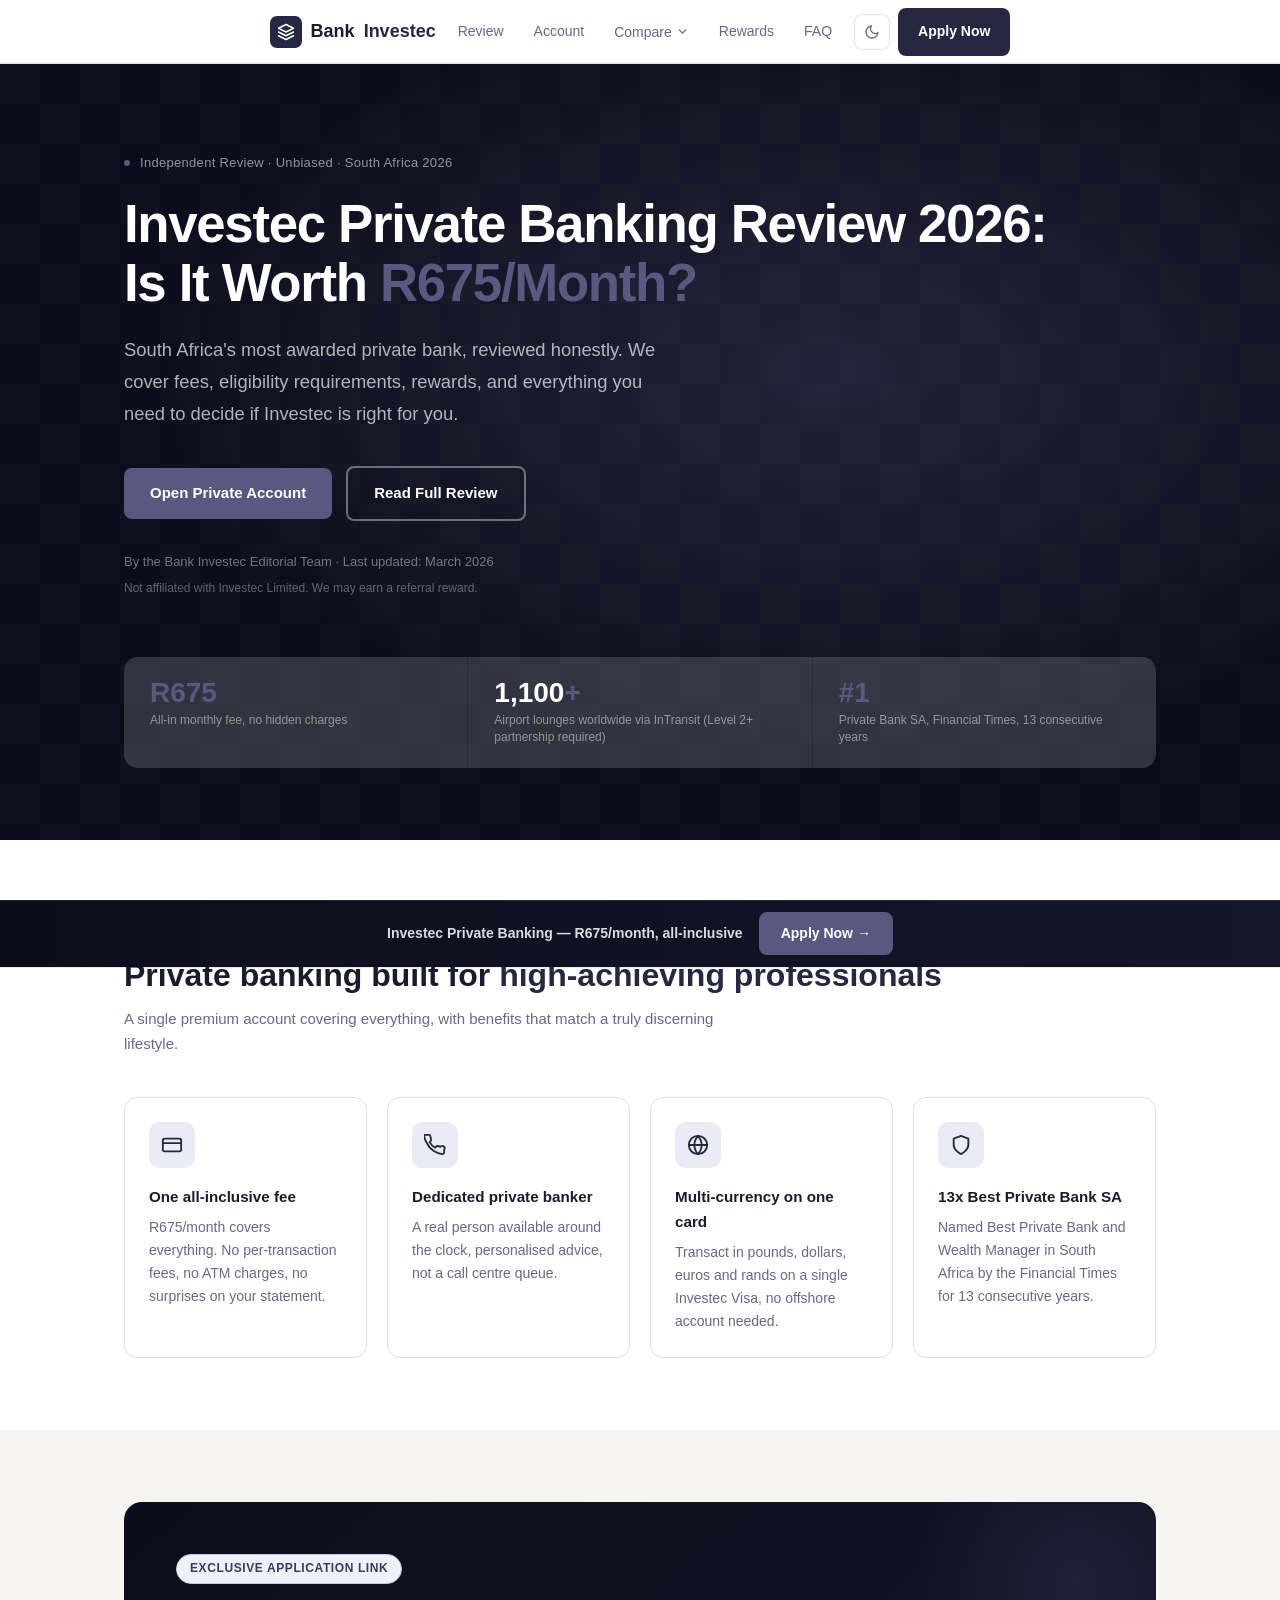
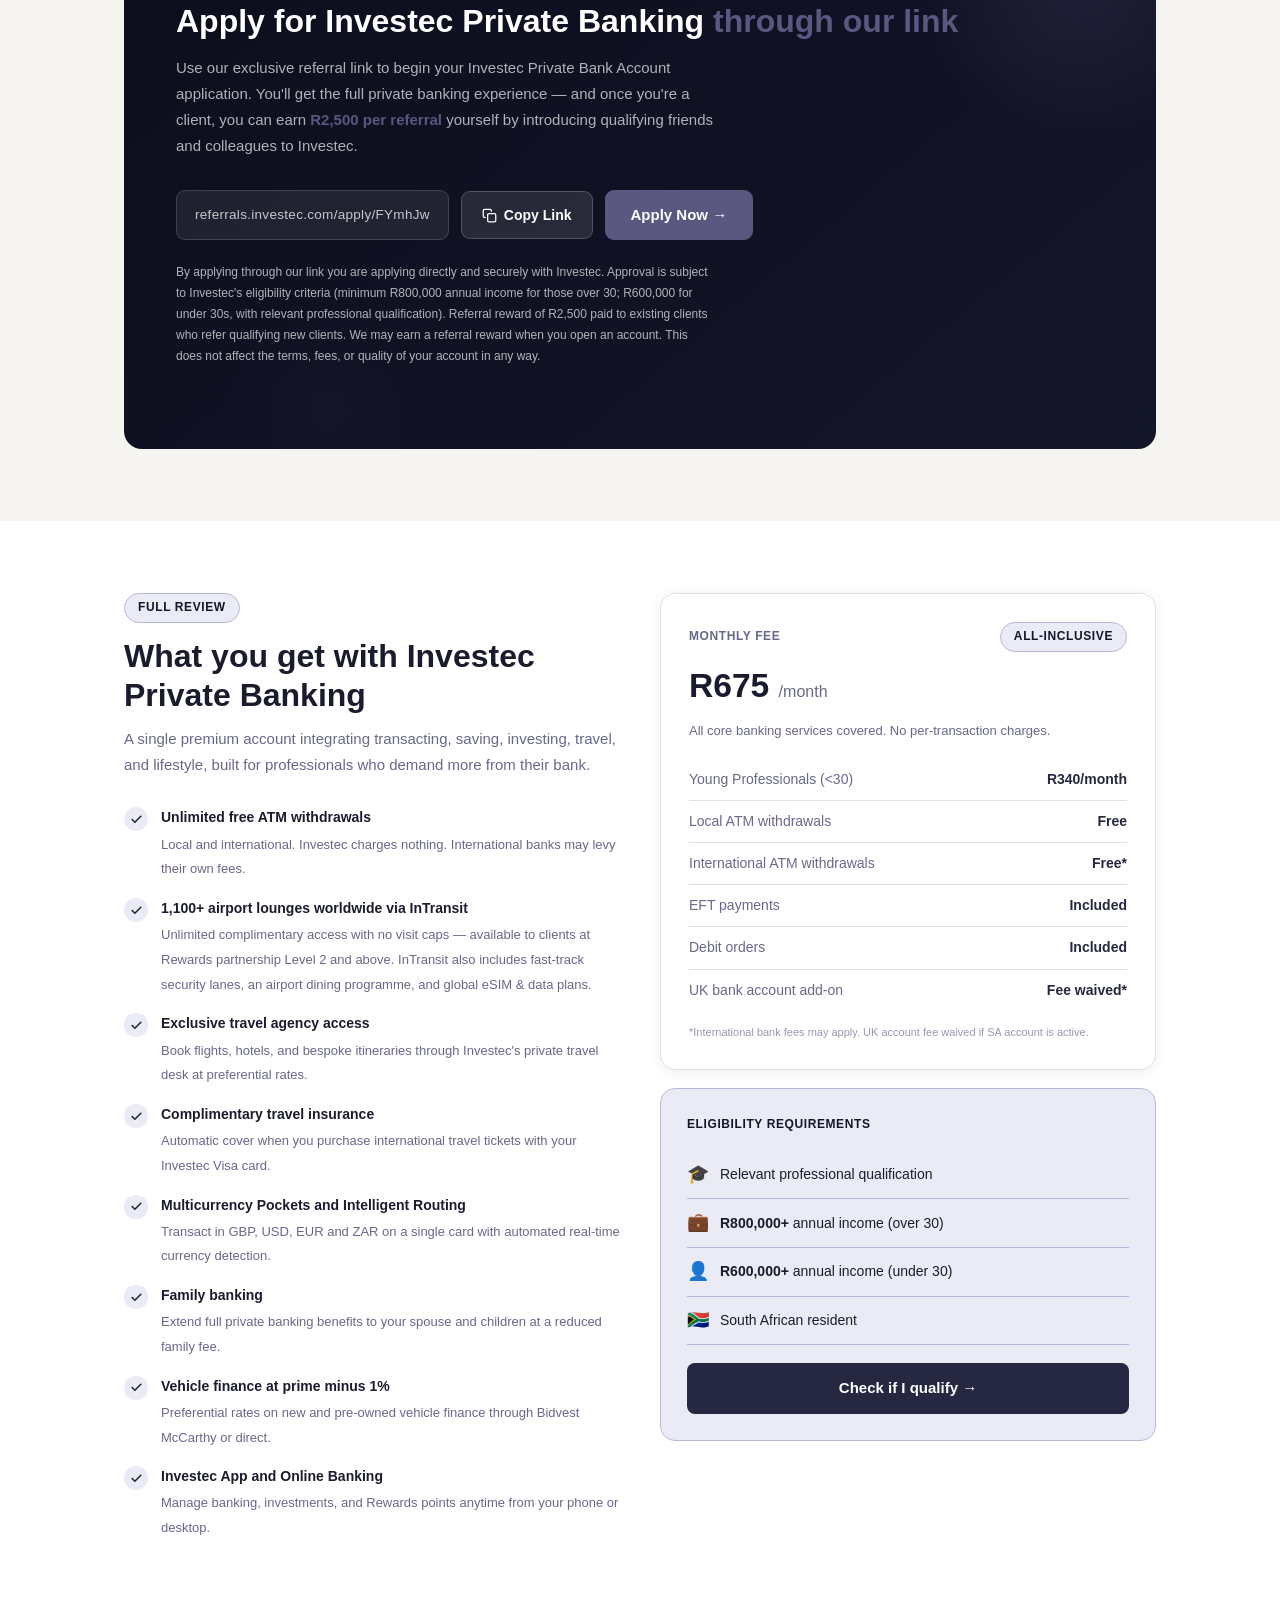
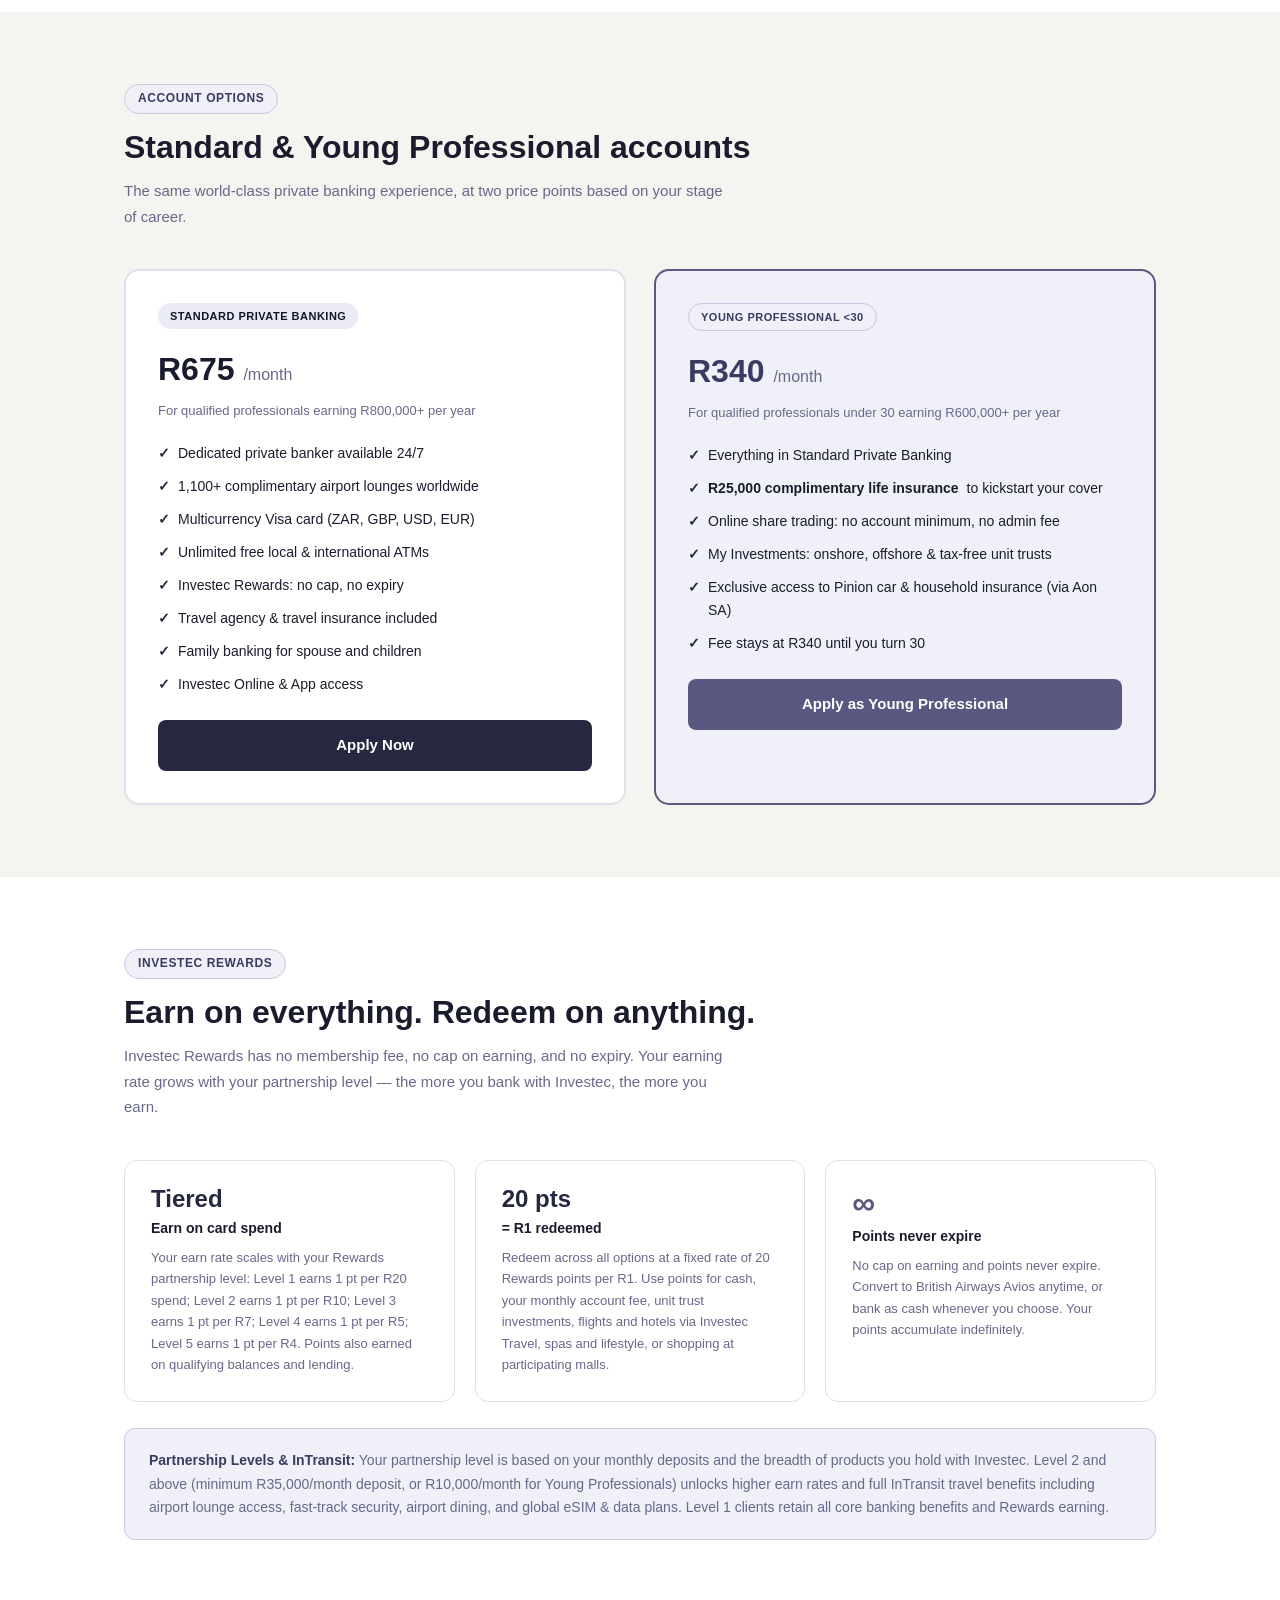
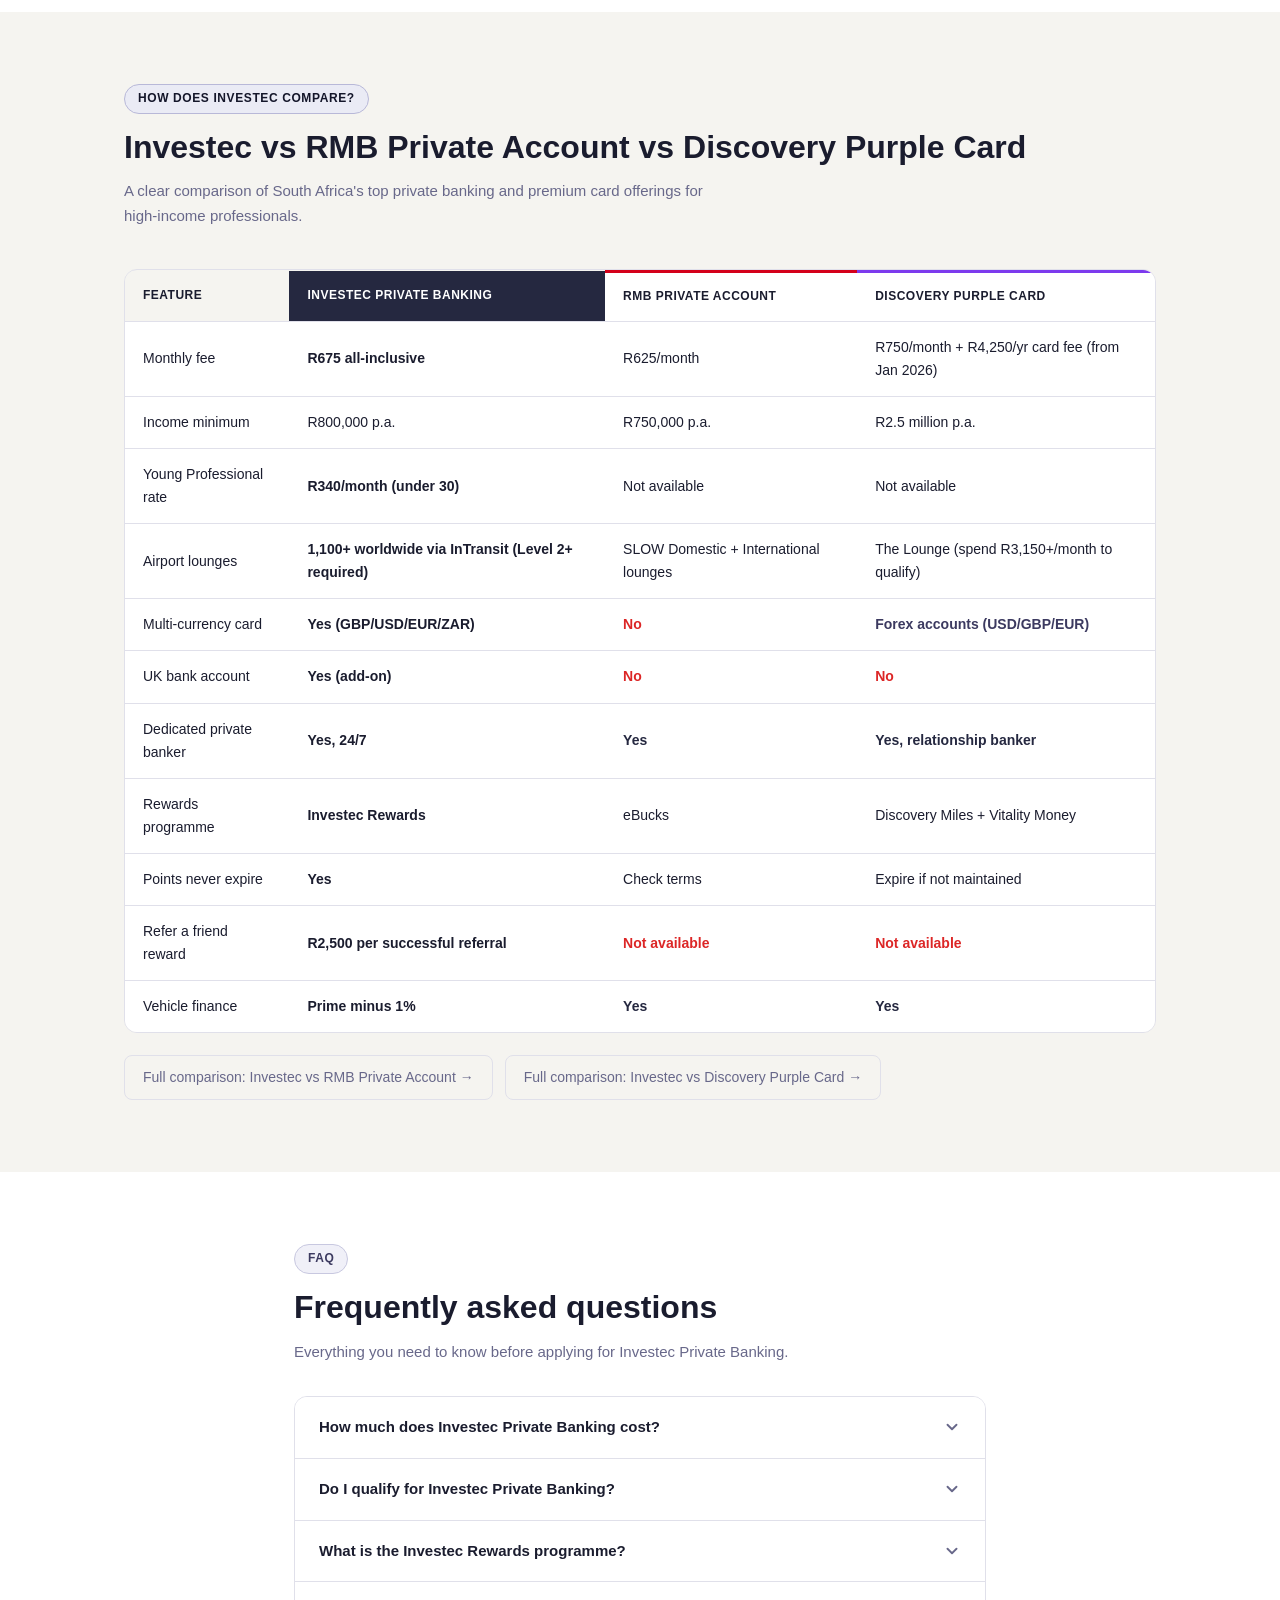
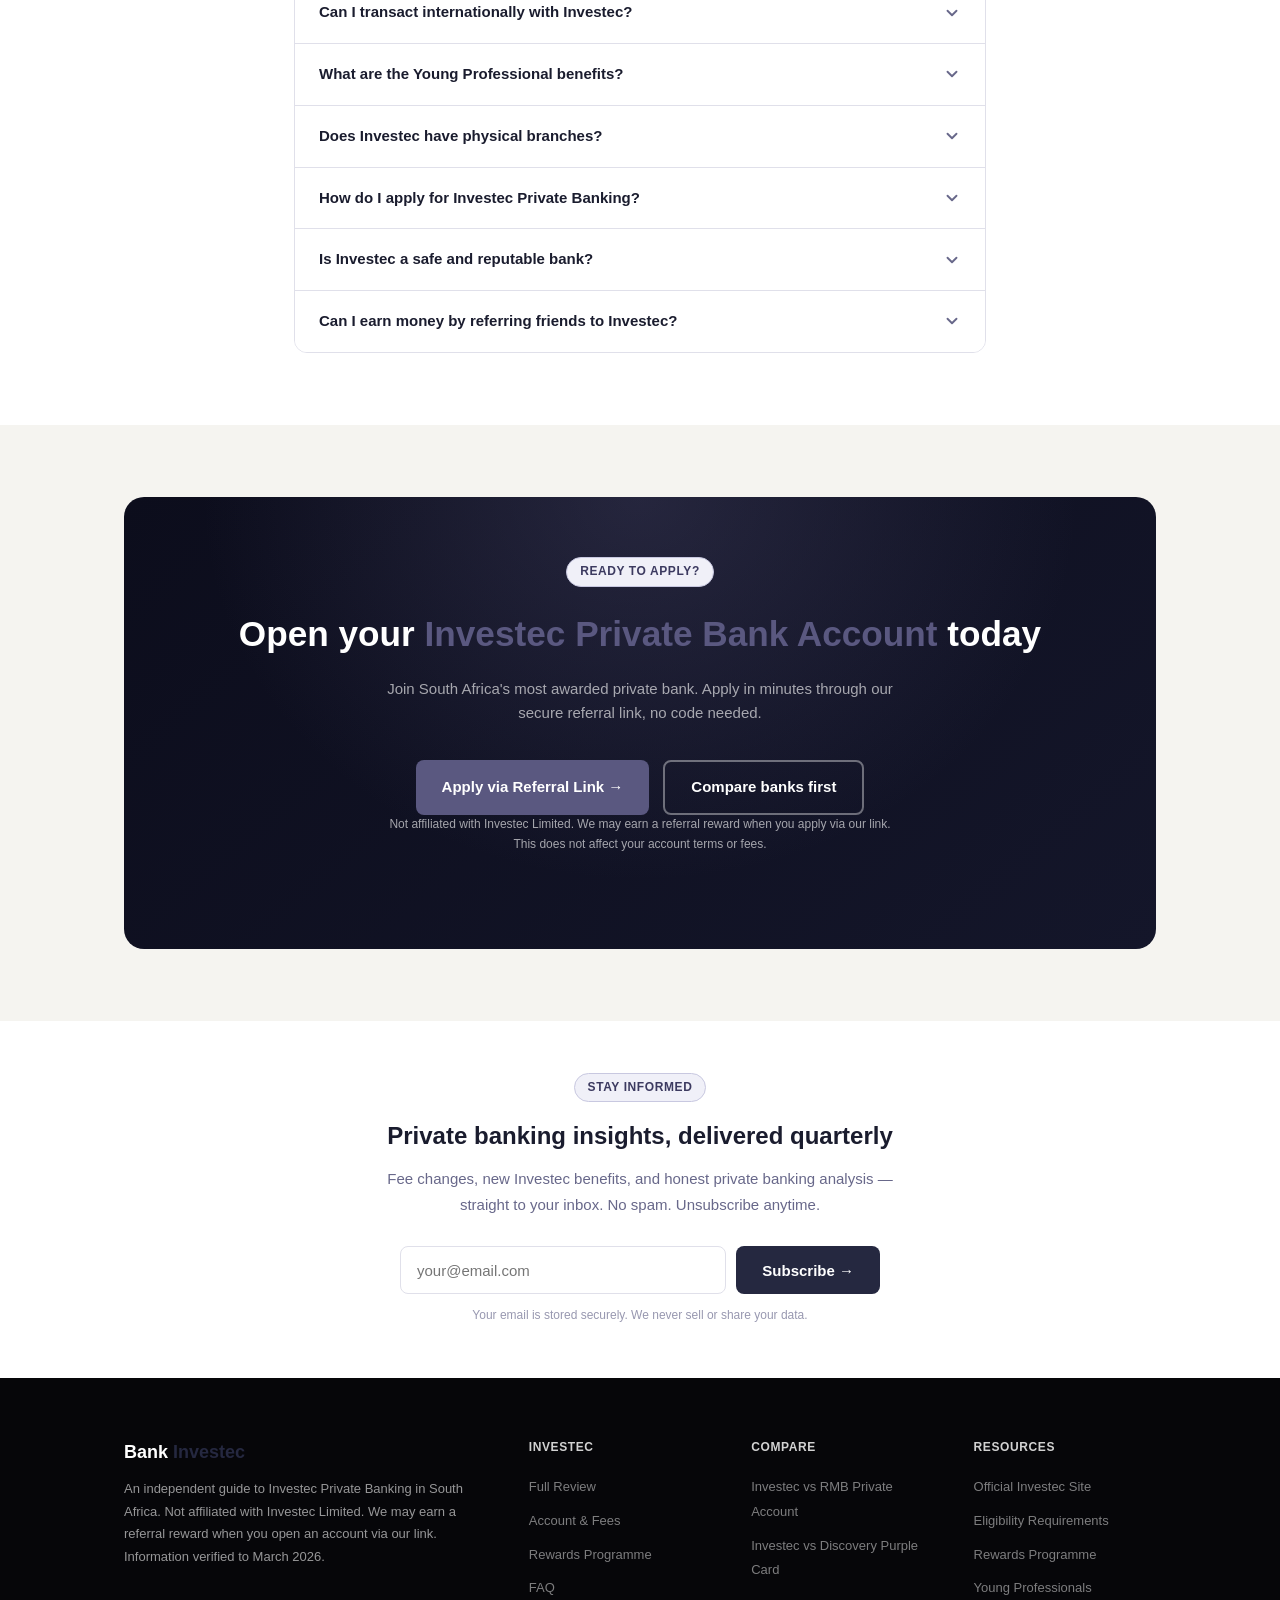
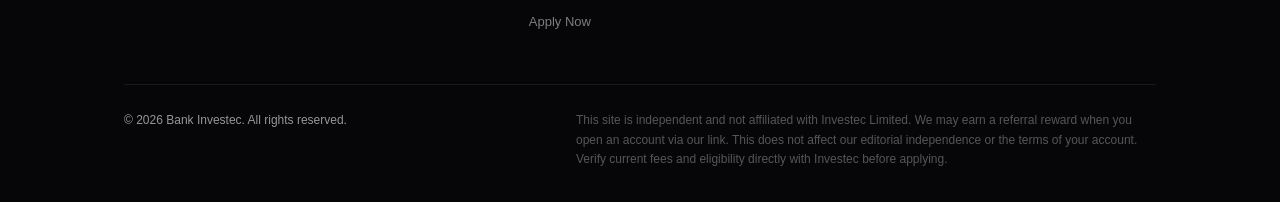
==== commit 53c5cad1: "Update site content with current Investec fees, rewards, and travel info - Rewards: add tiered earni" ====
--- a/index.html
+++ b/index.html
@@ -3,7 +3,7 @@
 <head>
   <meta charset="UTF-8">
   <meta name="viewport" content="width=device-width, initial-scale=1.0">
-  <meta http-equiv="Content-Security-Policy" content="default-src 'self'; script-src 'self' 'unsafe-inline' https://www.googletagmanager.com; style-src 'self' 'unsafe-inline' https://fonts.googleapis.com; font-src 'self' https://fonts.gstatic.com; connect-src 'self' https://script.google.com https://www.google-analytics.com https://analytics.google.com; img-src 'self' data: https:; frame-src 'none';">
+  <meta http-equiv="Content-Security-Policy" content="default-src 'self'; script-src 'self' 'unsafe-inline' https://www.googletagmanager.com; style-src 'self' 'unsafe-inline' https://fonts.googleapis.com; font-src 'self' https://fonts.gstatic.com; connect-src 'self' https://script.google.com https://script.googleusercontent.com https://www.google-analytics.com https://analytics.google.com; img-src 'self' data: https:; frame-src 'none';">
   <meta name="referrer" content="strict-origin-when-cross-origin">
   <title>Investec Private Banking Review 2026 | Is It Worth It? | Bank Investec</title>
   <meta name="description" content="Full independent review of Investec Private Banking South Africa. Fees from R675/month, 1,100+ airport lounges, multicurrency card. See if you qualify and apply today.">
@@ -18,13 +18,13 @@
   <link rel="preconnect" href="https://fonts.googleapis.com">
   <link rel="preconnect" href="https://fonts.gstatic.com" crossorigin>
   <link href="https://fonts.googleapis.com/css2?family=Inter:wght@300;400;500;600;700;800;900&display=swap" rel="stylesheet">
-  <!-- Google Analytics 4 — replace G-XXXXXXXXXX with your Measurement ID from analytics.google.com -->
-  <script async src="https://www.googletagmanager.com/gtag/js?id=G-XXXXXXXXXX"></script>
+  <!-- Google tag (gtag.js) -->
+  <script async src="https://www.googletagmanager.com/gtag/js?id=G-VRPT9VEJJD"></script>
   <script>
     window.dataLayer = window.dataLayer || [];
     function gtag(){dataLayer.push(arguments);}
     gtag('js', new Date());
-    gtag('config', 'G-XXXXXXXXXX');
+    gtag('config', 'G-VRPT9VEJJD');
   </script>
   <script type="application/ld+json">
   {
@@ -352,8 +352,8 @@
         <div class="nav-dd">
           <button class="nav-dd-btn" onclick="toggleDropdown(event,'ddMenu')" aria-haspopup="true" aria-expanded="false">Compare <svg width="13" height="13" viewBox="0 0 24 24" fill="none" stroke="currentColor" stroke-width="2.5" stroke-linecap="round" stroke-linejoin="round"><polyline points="6 9 12 15 18 9"/></svg></button>
           <div class="nav-dd-menu" id="ddMenu" role="menu">
-            <a href="vs-rmb.html">Investec vs RMB Private Account</a>
-            <a href="vs-discovery.html">Investec vs Discovery Purple Card</a>
+            <a href="investec/vs-rmb.html">Investec vs RMB Private Account</a>
+            <a href="investec/vs-discovery.html">Investec vs Discovery Purple Card</a>
           </div>
         </div>
         <a href="#rewards">Rewards</a>
@@ -379,8 +379,8 @@
   <a href="#features" onclick="closeNav()">Account &amp; Fees</a>
   <button class="m-nav-sub-btn" onclick="toggleSub()">Compare &#9662;</button>
   <div class="m-nav-sub" id="mSub">
-    <a href="vs-rmb.html">Investec vs RMB Private Account</a>
-    <a href="vs-discovery.html">Investec vs Discovery Purple Card</a>
+    <a href="investec/vs-rmb.html">Investec vs RMB Private Account</a>
+    <a href="investec/vs-discovery.html">Investec vs Discovery Purple Card</a>
   </div>
   <a href="#rewards" onclick="closeNav()">Rewards</a>
   <a href="#faq" onclick="closeNav()">FAQ</a>
@@ -410,7 +410,7 @@
         </div>
         <div class="hero-stat">
           <div class="stat-num">1,100<em>+</em></div>
-          <div class="stat-label">Airport lounges worldwide, complimentary access</div>
+          <div class="stat-label">Airport lounges worldwide via InTransit (Level 2+ partnership required)</div>
         </div>
         <div class="hero-stat">
           <div class="stat-num"><em>#1</em></div>
@@ -467,7 +467,7 @@
       <div class="ref-inner">
         <div class="badge badge-gold" style="margin-bottom:18px;">Exclusive Application Link</div>
         <h2>Apply for Investec Private Banking <em>through our link</em></h2>
-        <p>Use our exclusive referral link to begin your Investec Private Bank Account application. You'll get the full private banking experience — and once you're a client, you can earn <strong style="color:var(--gold);">R3,750 per referral</strong> yourself by introducing qualifying friends and colleagues to Investec.</p>
+        <p>Use our exclusive referral link to begin your Investec Private Bank Account application. You'll get the full private banking experience — and once you're a client, you can earn <strong style="color:var(--gold);">R2,500 per referral</strong> yourself by introducing qualifying friends and colleagues to Investec.</p>
         <div class="ref-row">
           <div class="ref-url">referrals.investec.com/apply/FYmhJw</div>
           <button class="ref-copy" onclick="copyLink()">
@@ -478,7 +478,7 @@
             Apply Now &rarr;
           </a>
         </div>
-        <p class="ref-fine">By applying through our link you are applying directly and securely with Investec. Approval is subject to Investec's eligibility criteria (minimum R800,000 annual income for those over 30; R600,000 for under 30s, with relevant professional qualification). We may earn a referral reward when you open an account. This does not affect the terms, fees, or quality of your account in any way.</p>
+        <p class="ref-fine">By applying through our link you are applying directly and securely with Investec. Approval is subject to Investec's eligibility criteria (minimum R800,000 annual income for those over 30; R600,000 for under 30s, with relevant professional qualification). Referral reward of R2,500 paid to existing clients who refer qualifying new clients. We may earn a referral reward when you open an account. This does not affect the terms, fees, or quality of your account in any way.</p>
       </div>
     </div>
   </div>
@@ -503,8 +503,8 @@
           <div class="feat-item">
             <div class="feat-check"><svg viewBox="0 0 24 24"><polyline points="20 6 9 17 4 12"/></svg></div>
             <div class="feat-text">
-              <strong>1,100+ airport lounges worldwide</strong>
-              <span>Unlimited complimentary access via the InTransit app. No visit caps, no blackout dates.</span>
+              <strong>1,100+ airport lounges worldwide via InTransit</strong>
+              <span>Unlimited complimentary access with no visit caps — available to clients at Rewards partnership Level 2 and above. InTransit also includes fast-track security lanes, an airport dining programme, and global eSIM &amp; data plans.</span>
             </div>
           </div>
           <div class="feat-item">
@@ -628,27 +628,27 @@
   <div class="container">
     <div class="badge badge-gold" style="margin-bottom:14px;">Investec Rewards</div>
     <h2 class="section-title">Earn on everything. Redeem on anything.</h2>
-    <p class="section-sub">Investec Rewards has no membership fee, no cap on earning, and no expiry. Points that genuinely acknowledge your loyalty, on your terms.</p>
+    <p class="section-sub">Investec Rewards has no membership fee, no cap on earning, and no expiry. Your earning rate grows with your partnership level — the more you bank with Investec, the more you earn.</p>
     <div class="rewards-grid">
       <div class="rew-card">
-        <div class="rew-num">1 pt</div>
-        <div class="rew-label">Per R20 spent</div>
-        <div class="rew-desc">Earn Rewards points automatically on every qualifying purchase with your Investec Visa card. No categories, no opt-ins.</div>
+        <div class="rew-num" style="font-size:1.5rem;">Tiered</div>
+        <div class="rew-label">Earn on card spend</div>
+        <div class="rew-desc">Your earn rate scales with your Rewards partnership level: Level 1 earns 1 pt per R20 spend; Level 2 earns 1 pt per R10; Level 3 earns 1 pt per R7; Level 4 earns 1 pt per R5; Level 5 earns 1 pt per R4. Points also earned on qualifying balances and lending.</div>
       </div>
       <div class="rew-card">
-        <div class="rew-num">1 pt</div>
-        <div class="rew-label">Per R2,000 balance</div>
-        <div class="rew-desc">Your savings and investment balances held with Investec also generate Rewards points. Your money working harder for you.</div>
+        <div class="rew-num" style="font-size:1.5rem;">20 pts</div>
+        <div class="rew-label">= R1 redeemed</div>
+        <div class="rew-desc">Redeem across all options at a fixed rate of 20 Rewards points per R1. Use points for cash, your monthly account fee, unit trust investments, flights and hotels via Investec Travel, spas and lifestyle, or shopping at participating malls.</div>
       </div>
       <div class="rew-card">
         <div class="rew-num"><em>&#8734;</em></div>
         <div class="rew-label">Points never expire</div>
-        <div class="rew-desc">No cap, no expiry date. Redeem for cash, travel bookings, investments, or British Airways Avios whenever it suits you.</div>
+        <div class="rew-desc">No cap on earning and points never expire. Convert to British Airways Avios anytime, or bank as cash whenever you choose. Your points accumulate indefinitely.</div>
       </div>
     </div>
     <div class="rewards-note">
-      <strong style="color:var(--gold-dark);">Partnership Levels:</strong>
-      <span style="color:var(--text-muted);"> Your Investec partnership level grows with the number of products you hold and the total value of your balances, unlocking better rates, exclusive lifestyle offers, and elevated service. Adding new products or growing existing balances increases your partnership score automatically.</span>
+      <strong style="color:var(--gold-dark);">Partnership Levels &amp; InTransit:</strong>
+      <span style="color:var(--text-muted);"> Your partnership level is based on your monthly deposits and the breadth of products you hold with Investec. Level 2 and above (minimum R35,000/month deposit, or R10,000/month for Young Professionals) unlocks higher earn rates and full InTransit travel benefits including airport lounge access, fast-track security, airport dining, and global eSIM &amp; data plans. Level 1 clients retain all core banking benefits and Rewards earning.</span>
     </div>
   </div>
 </section>
@@ -674,7 +674,7 @@
             <td>Monthly fee</td>
             <td class="val-good">R675 all-inclusive</td>
             <td>R625/month</td>
-            <td>R679/month (bundled) + R4,000/yr card fee</td>
+            <td>R750/month + R4,250/yr card fee (from Jan 2026)</td>
           </tr>
           <tr>
             <td>Income minimum</td>
@@ -690,8 +690,8 @@
           </tr>
           <tr>
             <td>Airport lounges</td>
-            <td class="val-good">1,100+ worldwide (unlimited)</td>
-            <td>700 via Priority Pass</td>
+            <td class="val-good">1,100+ worldwide via InTransit (Level 2+ required)</td>
+            <td>SLOW Domestic + International lounges</td>
             <td>The Lounge (spend R3,150+/month to qualify)</td>
           </tr>
           <tr>
@@ -726,7 +726,7 @@
           </tr>
           <tr>
             <td>Refer a friend reward</td>
-            <td class="val-good">R3,750 per successful referral</td>
+            <td class="val-good">R2,500 per successful referral</td>
             <td><span class="chk-no">Not available</span></td>
             <td><span class="chk-no">Not available</span></td>
           </tr>
@@ -740,8 +740,8 @@
       </table>
     </div>
     <div class="cmp-links">
-      <a href="vs-rmb.html" class="cmp-link">Full comparison: Investec vs RMB Private Account &rarr;</a>
-      <a href="vs-discovery.html" class="cmp-link">Full comparison: Investec vs Discovery Purple Card &rarr;</a>
+      <a href="investec/vs-rmb.html" class="cmp-link">Full comparison: Investec vs RMB Private Account &rarr;</a>
+      <a href="investec/vs-discovery.html" class="cmp-link">Full comparison: Investec vs Discovery Purple Card &rarr;</a>
     </div>
   </div>
 </section>
@@ -763,7 +763,7 @@
       </div>
       <div class="faq-item">
         <div class="faq-q" onclick="toggleFaq(this)">What is the Investec Rewards programme?<svg class="faq-chev" width="18" height="18" viewBox="0 0 24 24" fill="none" stroke-width="2.5" stroke-linecap="round" stroke-linejoin="round"><polyline points="6 9 12 15 18 9"/></svg></div>
-        <div class="faq-a">Investec Rewards has no membership fee and no cap on earning. You earn <strong>1 point per R20</strong> on qualifying card transactions and <strong>1 point per R2,000</strong> of qualifying balances. Points never expire and can be redeemed for cash, travel, investments, or British Airways Avios in whatever combination suits you.</div>
+        <div class="faq-a">Investec Rewards has no membership fee and no cap on earning. Your earn rate depends on your partnership level: from <strong>1 point per R20</strong> at Level 1 up to <strong>1 point per R4</strong> at Level 5 on qualifying card transactions, with matching tiers on balances and lending. The redemption rate is fixed at <strong>20 points = R1</strong>. Points never expire and can be redeemed for cash, your monthly account fee, unit trust investments, travel, lifestyle, or British Airways Avios.</div>
       </div>
       <div class="faq-item">
         <div class="faq-q" onclick="toggleFaq(this)">Can I transact internationally with Investec?<svg class="faq-chev" width="18" height="18" viewBox="0 0 24 24" fill="none" stroke-width="2.5" stroke-linecap="round" stroke-linejoin="round"><polyline points="6 9 12 15 18 9"/></svg></div>
@@ -787,7 +787,7 @@
       </div>
       <div class="faq-item">
         <div class="faq-q" onclick="toggleFaq(this)">Can I earn money by referring friends to Investec?<svg class="faq-chev" width="18" height="18" viewBox="0 0 24 24" fill="none" stroke-width="2.5" stroke-linecap="round" stroke-linejoin="round"><polyline points="6 9 12 15 18 9"/></svg></div>
-        <div class="faq-a">Yes. As an Investec Private Bank client, you can refer other qualifying professionals and earn <strong>R3,750 for each successful referral</strong> — when the person you refer opens a qualifying Investec Private Bank Account. This is one of the rare private banking perks that continues to reward you beyond your own account. Your friend also benefits from being introduced through a trusted contact rather than a cold application.</div>
+        <div class="faq-a">Yes. As an Investec Private Bank client, you can refer other qualifying professionals and earn <strong>R2,500 for each successful referral</strong> — when the person you refer opens a qualifying Investec Private Bank Account. This is one of the rare private banking perks that continues to reward you beyond your own account. Your friend also benefits from being introduced through a trusted contact rather than a cold application.</div>
       </div>
     </div>
   </div>
@@ -803,7 +803,7 @@
         <p>Join South Africa's most awarded private bank. Apply in minutes through our secure referral link, no code needed.</p>
         <div class="cta-actions">
           <a href="https://referrals.investec.com/apply/FYmhJw" target="_blank" rel="noopener" class="btn btn-gold" onclick="trackApply()">Apply via Referral Link &rarr;</a>
-          <a href="vs-rmb.html" class="btn btn-outline">Compare banks first</a>
+          <a href="investec/vs-rmb.html" class="btn btn-outline">Compare banks first</a>
         </div>
         <p class="cta-disc">Not affiliated with Investec Limited. We may earn a referral reward when you apply via our link. This does not affect your account terms or fees.</p>
       </div>
@@ -857,8 +857,8 @@
       <div class="footer-col">
         <h4>Compare</h4>
         <ul>
-          <li><a href="vs-rmb.html">Investec vs RMB Private Account</a></li>
-          <li><a href="vs-discovery.html">Investec vs Discovery Purple Card</a></li>
+          <li><a href="investec/vs-rmb.html">Investec vs RMB Private Account</a></li>
+          <li><a href="investec/vs-discovery.html">Investec vs Discovery Purple Card</a></li>
         </ul>
       </div>
       <div class="footer-col">
@@ -884,6 +884,7 @@
   function trackApply(label) {
     if (typeof gtag !== 'undefined') {
       gtag('event', 'apply_click', { event_category: 'cta', event_label: label || 'apply_now' });
+      gtag('event', 'conversion_event_outbound_click', { event_label: label || 'apply_now' });
     }
   }
 
@@ -998,5 +999,24 @@
     setTimeout(function() { t.classList.remove('show'); }, 2800);
   }
 </script>
+
+<!-- Google tag (gtag.js) event - delayed navigation helper -->
+<script>
+  // Helper function to delay opening a URL until a gtag event is sent.
+  // Call it in response to an action that should navigate to a URL.
+  function gtagSendEvent(url) {
+    var callback = function () {
+      if (typeof url === 'string') {
+        window.location = url;
+      }
+    };
+    gtag('event', 'conversion_event_outbound_click', {
+      'event_callback': callback,
+      'event_timeout': 2000,
+      // <event_parameters>
+    });
+    return false;
+  }
+</script>
 </body>
 </html>
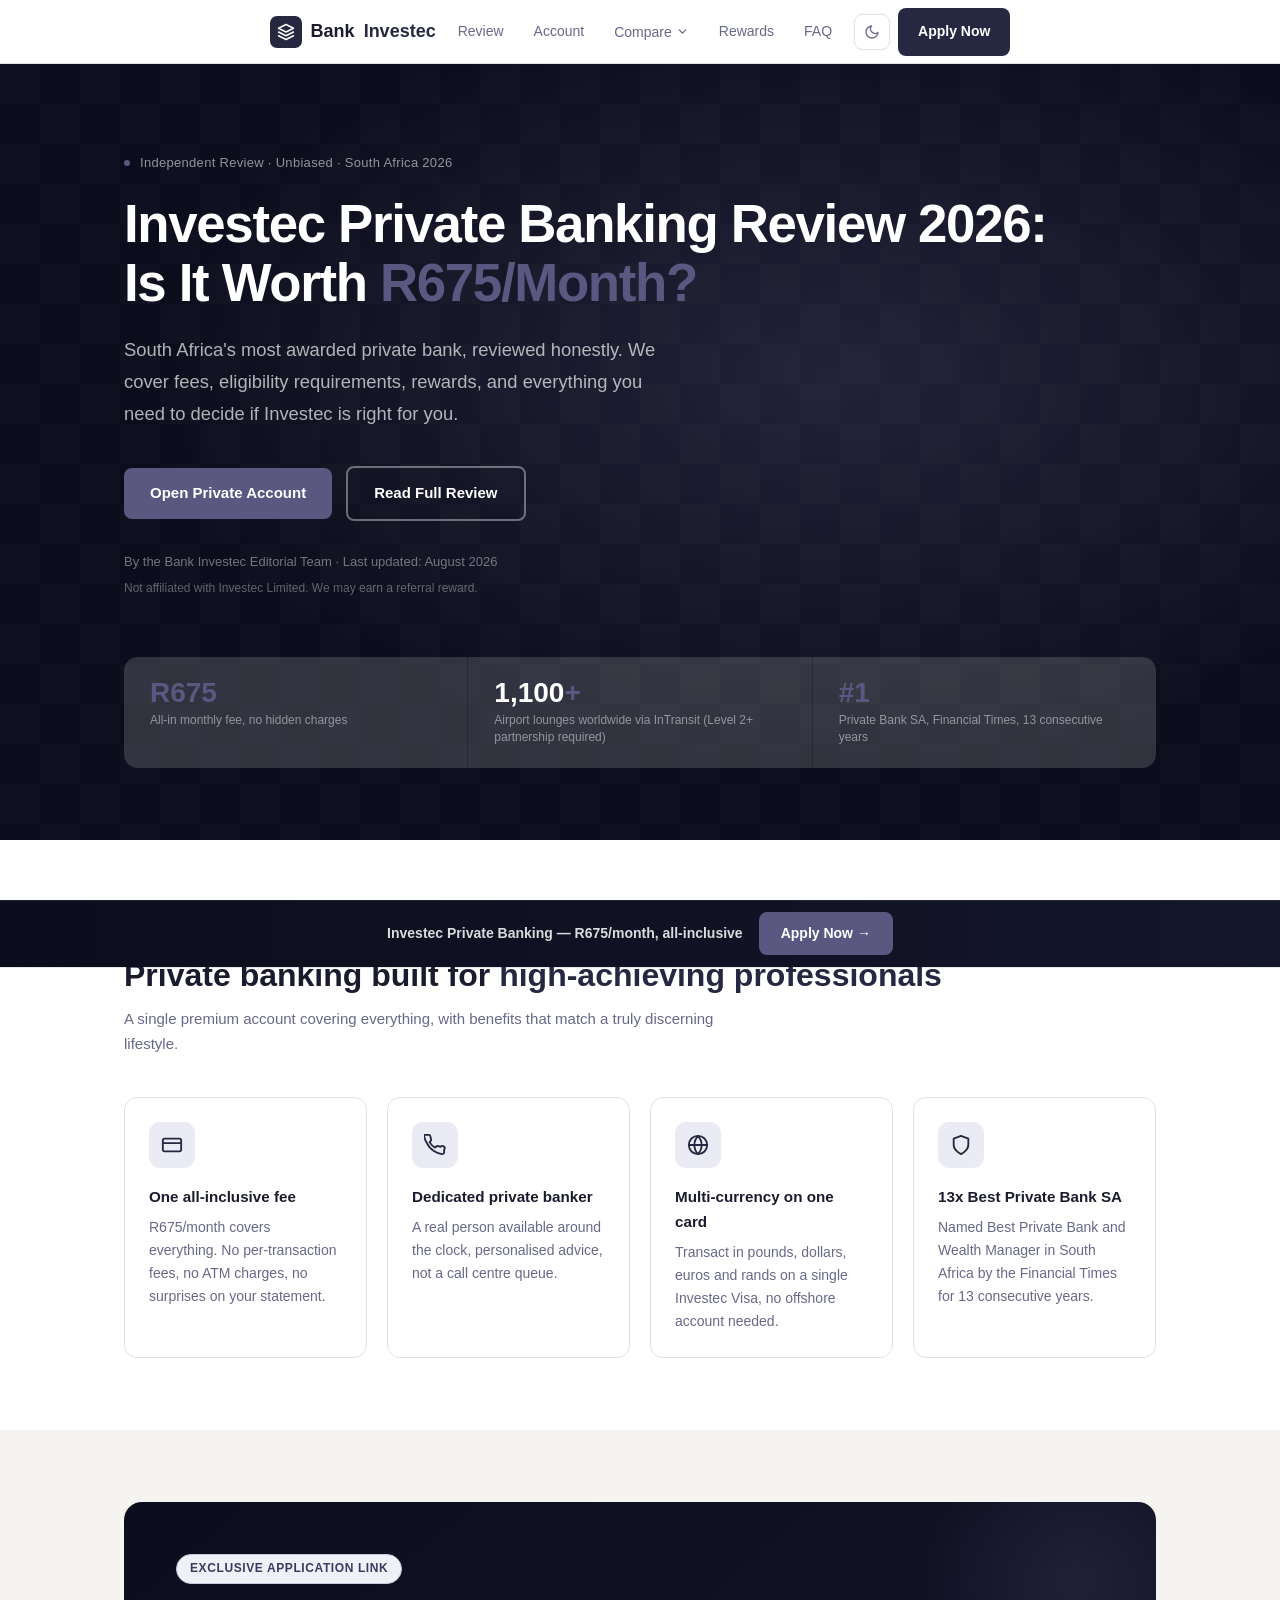
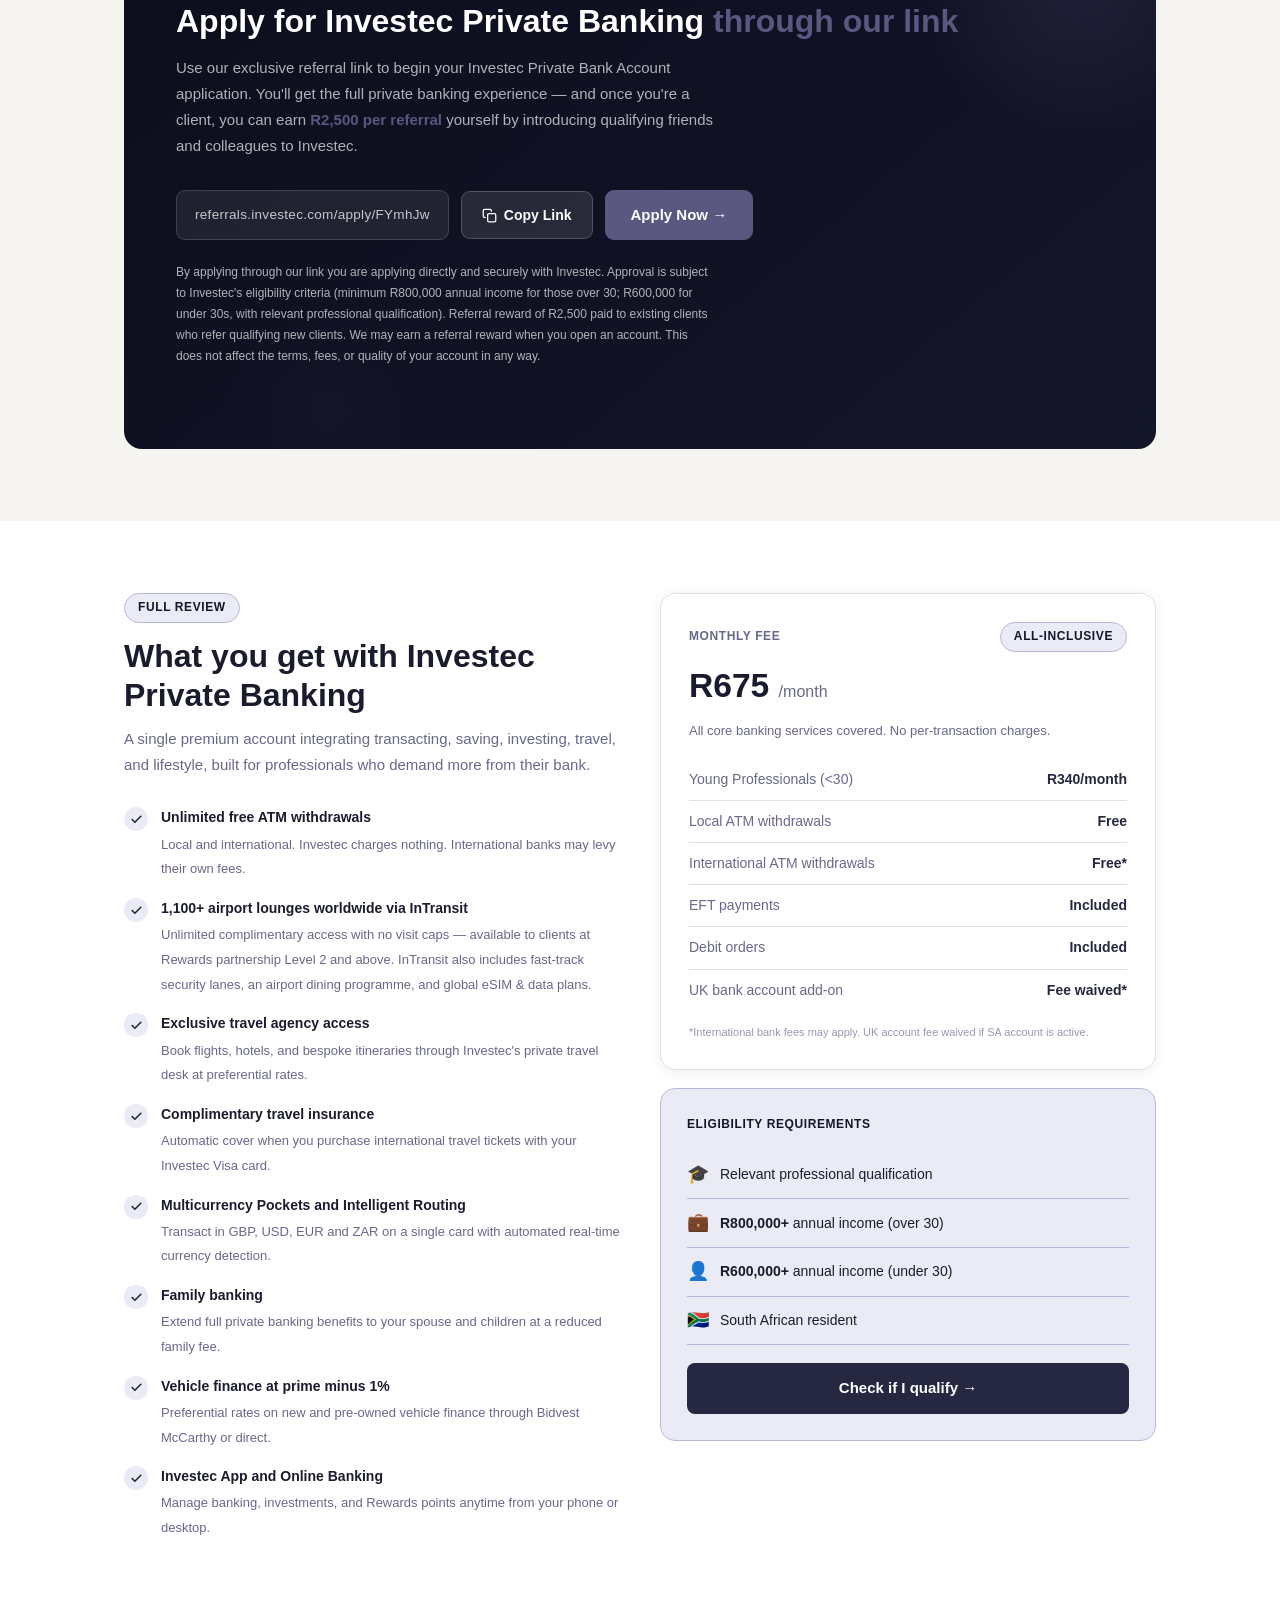
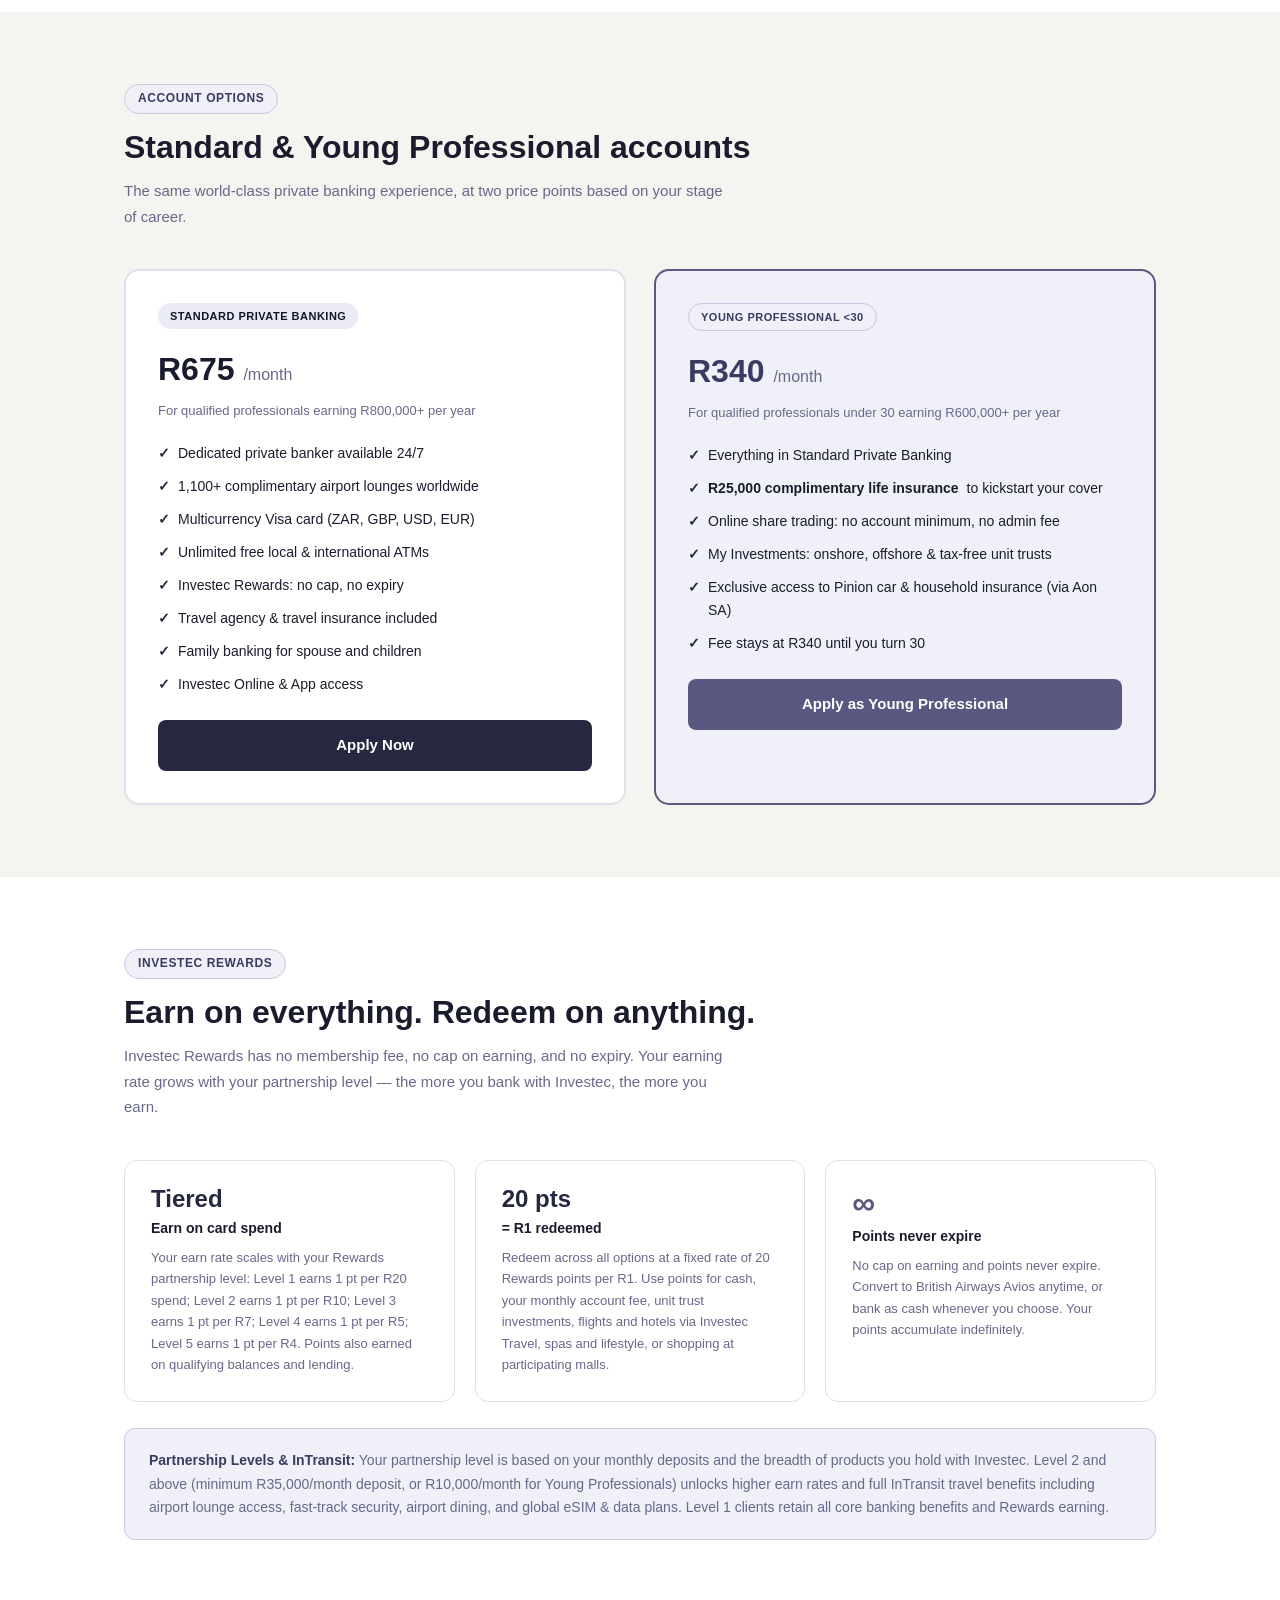
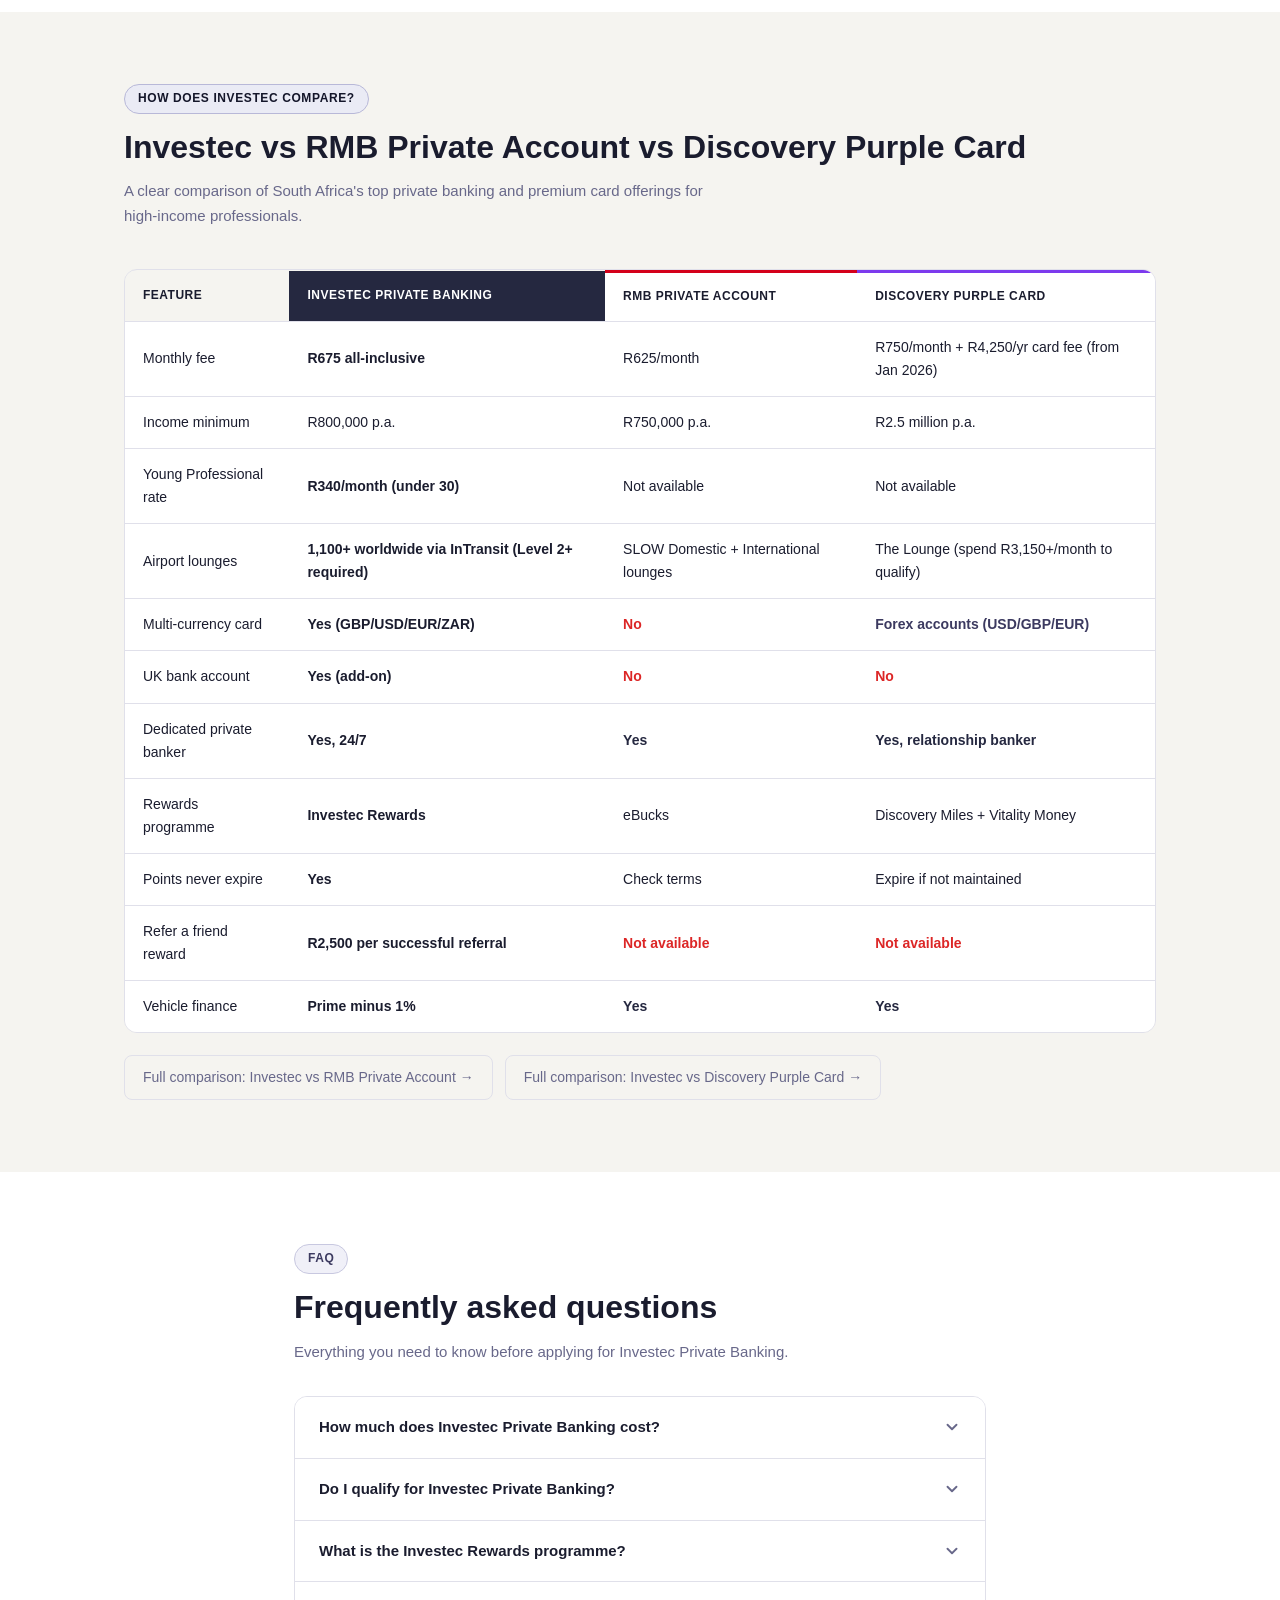
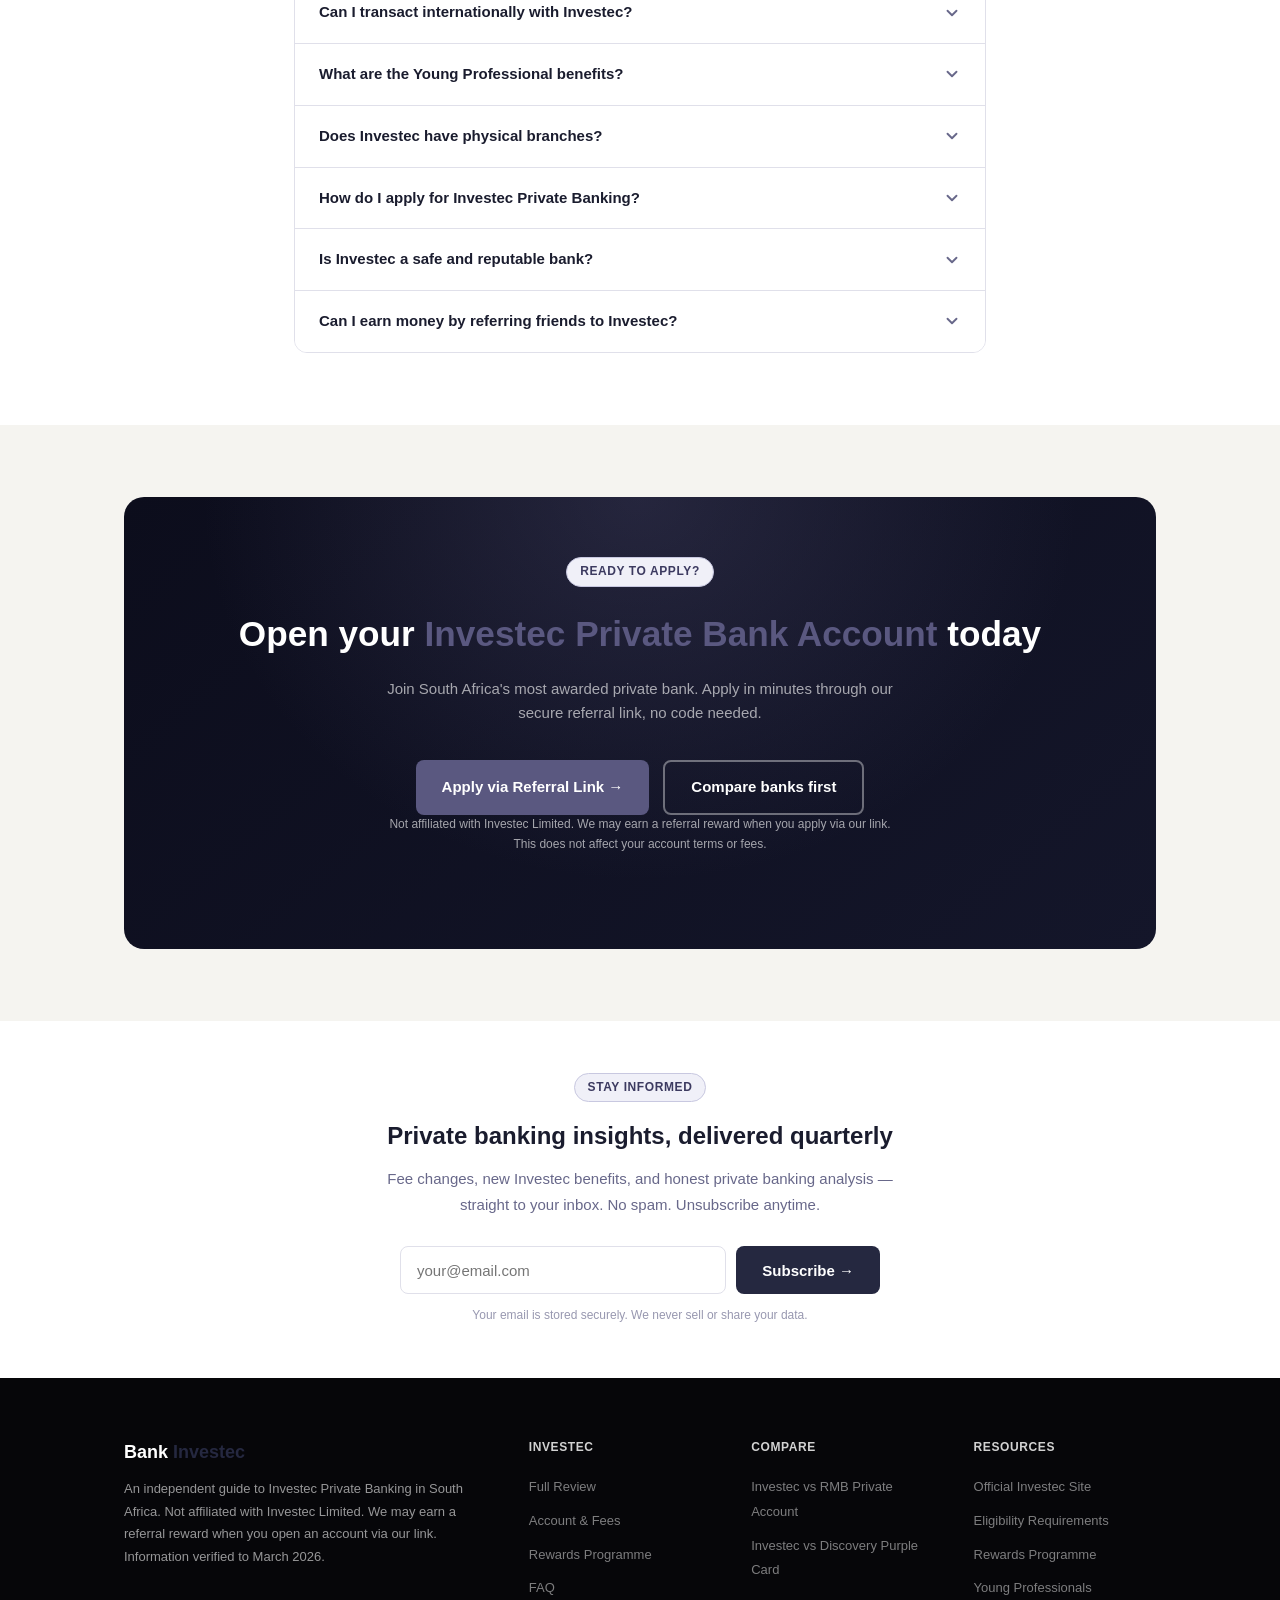
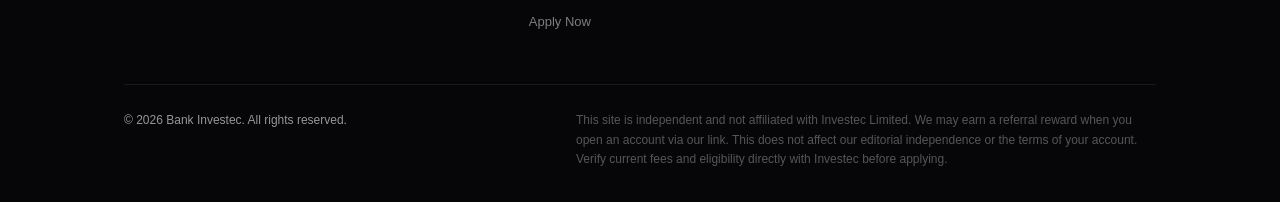
==== commit dfe865a2: "Update last-updated date to August 2026 (force CDN refresh) Co-Authored-By: Claude Sonnet 4.6 <norep" ====
--- a/index.html
+++ b/index.html
@@ -401,7 +401,7 @@
         <a href="https://referrals.investec.com/apply/FYmhJw" target="_blank" rel="noopener" class="btn btn-gold" onclick="trackApply()">Open Private Account</a>
         <a href="#features" class="btn btn-outline">Read Full Review</a>
       </div>
-      <div class="hero-meta">By the Bank Investec Editorial Team &middot; Last updated: March 2026</div>
+      <div class="hero-meta">By the Bank Investec Editorial Team &middot; Last updated: August 2026</div>
       <div class="hero-disc">Not affiliated with Investec Limited. We may earn a referral reward.</div>
       <div class="hero-stats">
         <div class="hero-stat">
